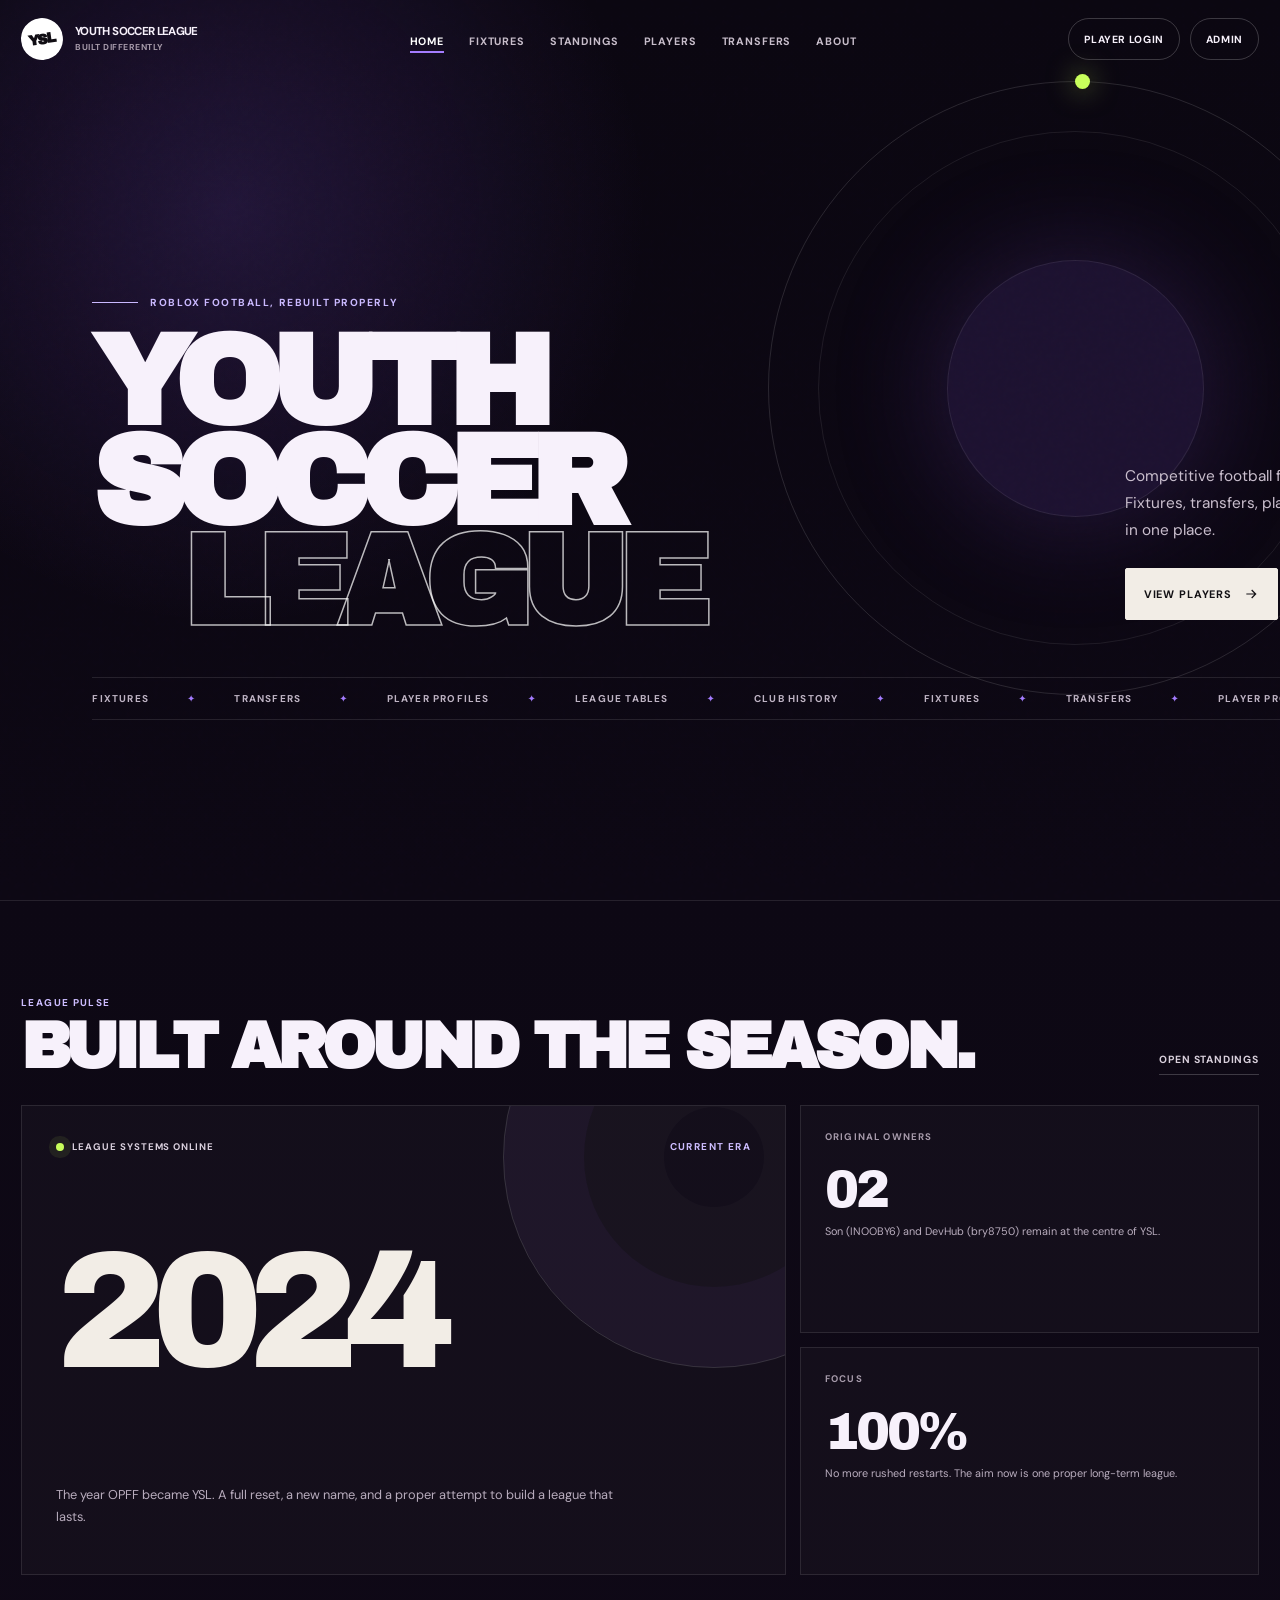
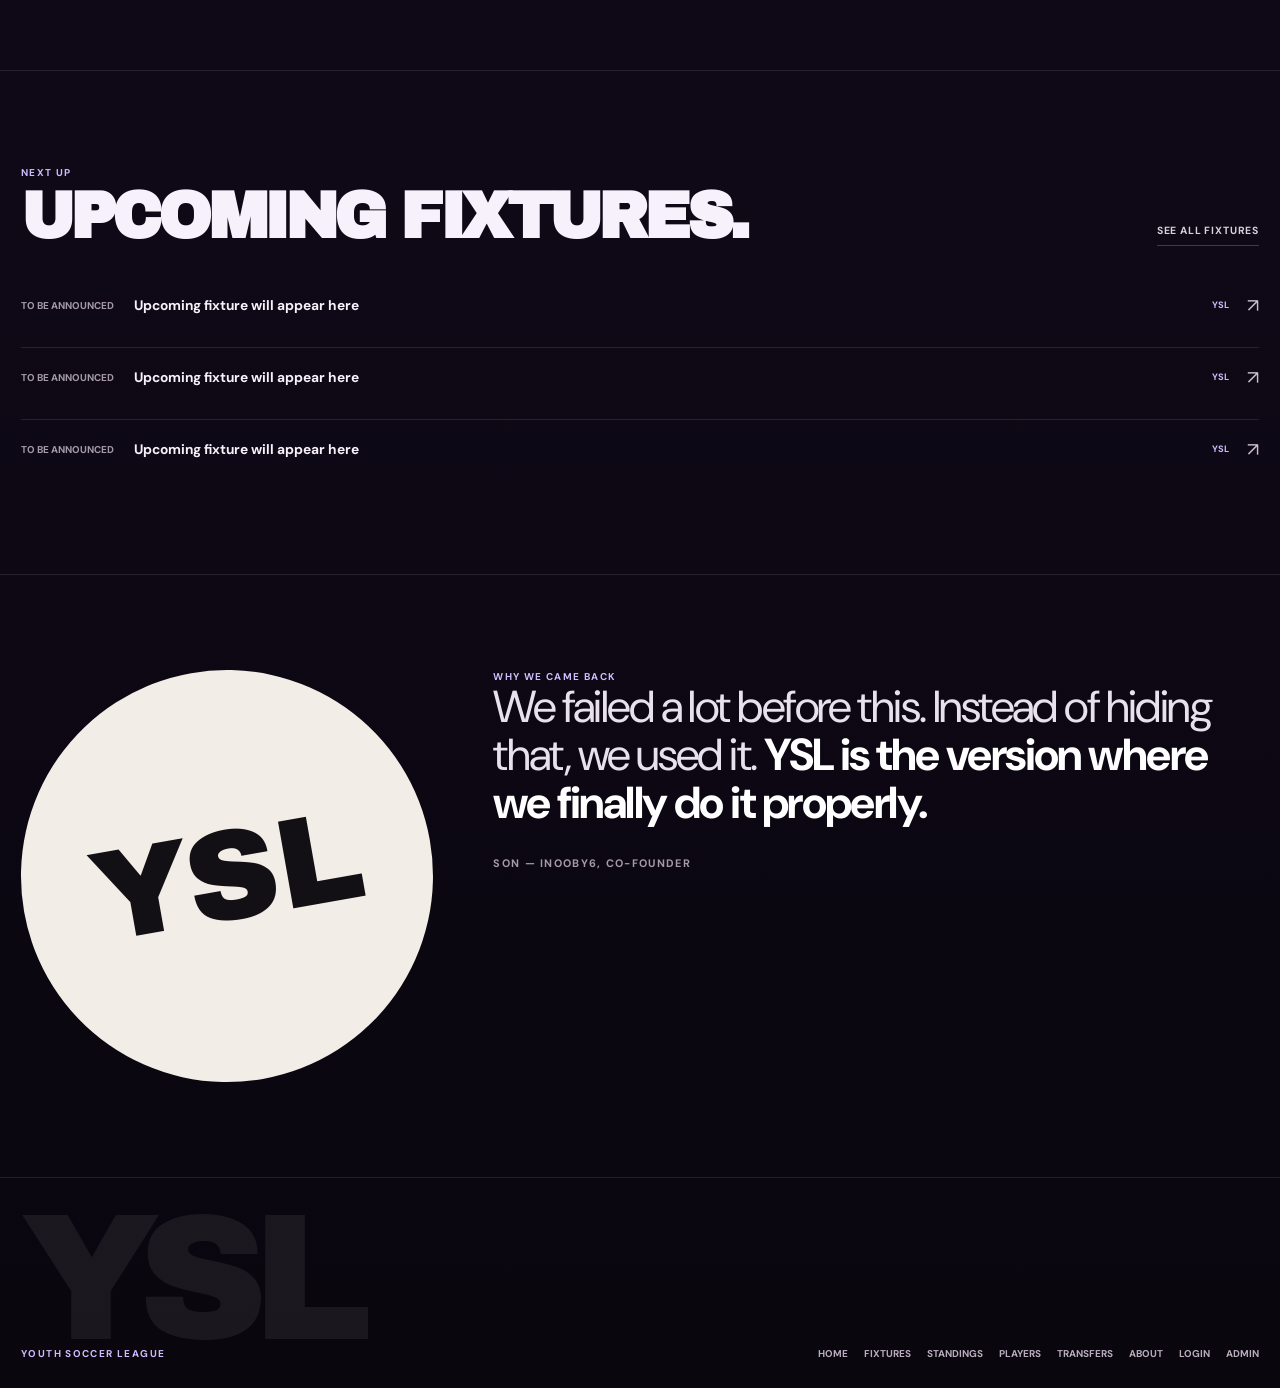
==== index.html @ 1660b355 "Revamp HTML structure and styles for YSL website Updated the HTML structure and styling for the Yout" ====
<!doctype html>
<html lang="en">
<head>
<meta charset="utf-8">
<meta name="viewport" content="width=device-width,initial-scale=1,viewport-fit=cover">
<meta name="theme-color" content="#0b0711">
<meta name="description" content="Youth Soccer League — competitive Roblox football, rebuilt properly.">
<title>YSL — Youth Soccer League</title>
<link rel="preconnect" href="https://fonts.googleapis.com">
<link rel="preconnect" href="https://fonts.gstatic.com" crossorigin>
<link href="https://fonts.googleapis.com/css2?family=Archivo+Black&family=DM+Sans:wght@400;500;600;700&display=swap" rel="stylesheet">
<style>
:root{--bg:#0b0711;--paper:#f2ede6;--ink:#121014;--text:#f7f1fb;--muted:#a69aaa;--purple:#8756e8;--purple-hot:#a47cff;--line:rgba(255,255,255,.10);--line-strong:rgba(255,255,255,.20);--lime:#c8ff5b;--max:1440px;--ease:cubic-bezier(.22,.84,.26,1)}
*{box-sizing:border-box}html{scroll-behavior:smooth;background:var(--bg);color-scheme:dark}body{margin:0;min-height:100vh;overflow-x:hidden;color:var(--text);background:radial-gradient(circle at 18% 7%,rgba(135,86,232,.18),transparent 26rem),linear-gradient(180deg,var(--bg),#0f0917 60%,#09060e);font-family:"DM Sans",system-ui,sans-serif}
body:before{content:"";position:fixed;inset:0;pointer-events:none;z-index:80;opacity:.11;mix-blend-mode:soft-light;background-image:url("data:image/svg+xml,%3Csvg viewBox='0 0 180 180' xmlns='http://www.w3.org/2000/svg'%3E%3Cfilter id='n'%3E%3CfeTurbulence type='fractalNoise' baseFrequency='.9' numOctaves='4' stitchTiles='stitch'/%3E%3C/filter%3E%3Crect width='100%25' height='100%25' filter='url(%23n)' opacity='.34'/%3E%3C/svg%3E")}
a{color:inherit;text-decoration:none}button{font:inherit}.shell{width:min(var(--max),calc(100% - 42px));margin:auto}.site-header{position:fixed;inset:0 0 auto;z-index:50;border-bottom:1px solid transparent;transition:.35s}.site-header.scrolled{background:rgba(11,7,17,.78);border-color:var(--line);backdrop-filter:blur(18px)}.nav{min-height:78px;display:grid;grid-template-columns:auto 1fr auto;align-items:center;gap:30px}.brand{display:flex;align-items:center;gap:12px;font-weight:700;letter-spacing:-.04em}.brand-mark{width:42px;aspect-ratio:1;display:grid;place-items:center;border:1px solid var(--line-strong);border-radius:50%;background:#fff;color:#100d13;font-family:"Archivo Black";font-size:.9rem;transform:rotate(-8deg)}.brand-copy{display:flex;flex-direction:column;line-height:.94;text-transform:uppercase;font-size:.72rem}.brand-copy span:last-child{color:var(--muted);font-size:.54rem;margin-top:5px;letter-spacing:.06em}.nav-links{justify-self:center;display:flex;gap:25px}.nav-links a{position:relative;padding:29px 0 26px;color:#c8becb;font-size:.67rem;font-weight:700;text-transform:uppercase;letter-spacing:.08em}.nav-links a:after{content:"";position:absolute;left:0;right:0;bottom:21px;height:2px;background:var(--purple-hot);transform:scaleX(0);transform-origin:right;transition:transform .28s var(--ease)}.nav-links a:hover,.nav-links a.active{color:#fff}.nav-links a:hover:after,.nav-links a.active:after{transform:scaleX(1);transform-origin:left}.nav-actions{display:flex;gap:10px}.nav-button{min-height:42px;display:inline-flex;align-items:center;padding:0 15px;border:1px solid var(--line-strong);border-radius:999px;font-size:.65rem;font-weight:700;text-transform:uppercase;letter-spacing:.06em;transition:.2s}.nav-button:hover{transform:translateY(-2px);background:rgba(255,255,255,.05)}.menu-button{display:none;width:42px;height:42px;border:1px solid var(--line-strong);border-radius:50%;background:transparent;color:#fff}
.hero{position:relative;min-height:100svh;display:grid;align-items:end;padding:160px 0 44px;isolation:isolate}.hero-orbit{position:absolute;width:min(48vw,680px);aspect-ratio:1;right:-8vw;top:9vh;border:1px solid rgba(255,255,255,.12);border-radius:50%;animation:orbit 18s linear infinite;z-index:-1}.hero-orbit:before,.hero-orbit:after{content:"";position:absolute;inset:8%;border:1px solid rgba(255,255,255,.08);border-radius:50%}.hero-orbit:after{inset:29%;background:rgba(135,86,232,.14);box-shadow:0 0 120px rgba(135,86,232,.22)}.orbit-dot{position:absolute;width:15px;height:15px;border-radius:50%;background:var(--lime);box-shadow:0 0 28px rgba(200,255,91,.6);left:50%;top:-8px}@keyframes orbit{to{transform:rotate(360deg)}}.hero-grid{display:grid;grid-template-columns:minmax(0,1.55fr) minmax(280px,.65fr);gap:60px;align-items:end}.kicker{display:flex;align-items:center;gap:12px;margin-bottom:24px;color:#cab9ff;font-size:.64rem;font-weight:700;letter-spacing:.15em;text-transform:uppercase}.kicker:before{content:"";width:46px;height:1px;background:currentColor}.hero h1{margin:0;max-width:980px;font-family:"Archivo Black";font-size:clamp(4.4rem,10vw,10.8rem);line-height:.78;letter-spacing:-.085em;text-transform:uppercase}.hero h1 span{display:block;color:transparent;-webkit-text-stroke:1.5px rgba(255,255,255,.72);transform:translateX(7vw)}.hero-copy{padding-bottom:13px}.hero-copy p{margin:0 0 24px;color:#c9becd;font-size:clamp(.9rem,1.2vw,1.08rem);line-height:1.75}.hero-cta{display:flex;flex-wrap:wrap;gap:10px}.cta{min-height:52px;display:inline-flex;align-items:center;gap:11px;padding:0 18px;border-radius:2px;border:1px solid var(--line-strong);font-size:.68rem;font-weight:700;text-transform:uppercase;letter-spacing:.08em;transition:.2s}.cta.primary{background:var(--paper);color:var(--ink);border-color:var(--paper)}.cta:hover{transform:translateY(-3px)}.cta svg{width:16px}.ticker{margin-top:44px;overflow:hidden;border-top:1px solid var(--line);border-bottom:1px solid var(--line)}.ticker-track{width:max-content;display:flex;gap:38px;padding:14px 0;animation:ticker 24s linear infinite;color:#bfb4c4;font-size:.62rem;font-weight:700;text-transform:uppercase;letter-spacing:.12em}.ticker-track span{display:flex;align-items:center;gap:38px}.ticker-track span:after{content:"✦";color:var(--purple-hot)}@keyframes ticker{to{transform:translateX(-50%)}}
.section{padding:95px 0;border-top:1px solid var(--line)}.section-head{display:grid;grid-template-columns:1fr auto;gap:24px;align-items:end;margin-bottom:30px}.section-label{color:#cdbdff;font-size:.62rem;font-weight:700;text-transform:uppercase;letter-spacing:.14em}.section h2{margin:10px 0 0;font-family:"Archivo Black";font-size:clamp(2.2rem,5vw,5.1rem);line-height:.88;letter-spacing:-.06em;text-transform:uppercase}.section-link{padding-bottom:8px;color:#d9d0dc;font-size:.65rem;font-weight:700;text-transform:uppercase;letter-spacing:.08em;border-bottom:1px solid var(--line-strong)}.dashboard-strip{display:grid;grid-template-columns:1.25fr .75fr;gap:14px}.feature-panel,.side-stack>article{position:relative;overflow:hidden;border:1px solid var(--line);background:rgba(255,255,255,.025)}.feature-panel{min-height:470px;padding:34px;display:flex;flex-direction:column;justify-content:space-between}.feature-panel:before{content:"";position:absolute;width:420px;height:420px;border-radius:50%;right:-140px;top:-160px;border:1px solid rgba(255,255,255,.15);box-shadow:inset 0 0 0 80px rgba(135,86,232,.05),inset 0 0 0 160px rgba(255,255,255,.02)}.panel-top{display:flex;justify-content:space-between;gap:15px}.status{display:inline-flex;align-items:center;gap:8px;color:#d8cedc;font-size:.6rem;font-weight:700;text-transform:uppercase;letter-spacing:.1em}.status:before{content:"";width:8px;height:8px;border-radius:50%;background:var(--lime);box-shadow:0 0 0 7px rgba(200,255,91,.08)}.feature-number{font-family:"Archivo Black";font-size:clamp(6rem,13vw,13rem);line-height:.7;letter-spacing:-.09em;color:var(--paper)}.feature-caption{max-width:560px;color:#b8acbd;line-height:1.7;font-size:.8rem}.side-stack{display:grid;gap:14px}.side-stack>article{padding:24px;min-height:228px}.mini-title{font-size:.6rem;font-weight:700;text-transform:uppercase;letter-spacing:.12em;color:var(--muted)}.mini-value{margin-top:24px;font-family:"Archivo Black";font-size:3.2rem;line-height:.9;letter-spacing:-.06em}.mini-note{margin-top:10px;color:#b9adbe;font-size:.68rem;line-height:1.6}
.fixture-list{display:grid;gap:12px}.fixture{display:grid;grid-template-columns:95px 1fr auto auto;align-items:center;gap:18px;padding:17px 0;border-top:1px solid var(--line);transition:.25s}.fixture:hover{padding-left:14px;padding-right:14px;background:rgba(255,255,255,.025)}.fixture:first-child{border-top:0}.fixture-time{color:var(--muted);font-size:.62rem;font-weight:700;text-transform:uppercase}.fixture-match{font-size:.86rem;font-weight:700}.fixture-comp{color:#cdbdff;font-size:.58rem;font-weight:700;text-transform:uppercase}.fixture-arrow{font-size:1.2rem;color:#c9bdd0}
.manifesto{display:grid;grid-template-columns:.7fr 1.3fr;gap:60px;align-items:start}.manifesto-mark{aspect-ratio:1;display:grid;place-items:center;border-radius:50%;background:var(--paper);color:var(--ink);font-family:"Archivo Black";font-size:clamp(4rem,10vw,9rem);transform:rotate(-10deg)}.manifesto-copy p{margin:0;max-width:850px;font-size:clamp(1.6rem,3.5vw,3.8rem);line-height:1.08;letter-spacing:-.035em;color:#e8e0eb}.manifesto-copy p strong{color:#fff}.manifesto-sign{margin-top:28px;color:var(--muted);font-size:.68rem;font-weight:700;text-transform:uppercase;letter-spacing:.12em}.footer{padding:35px 0 28px;border-top:1px solid var(--line)}.footer-grid{display:grid;grid-template-columns:1fr auto;gap:30px;align-items:end}.footer-word{font-family:"Archivo Black";font-size:clamp(4rem,14vw,12rem);line-height:.75;letter-spacing:-.08em;color:rgba(255,255,255,.07);text-transform:uppercase}.footer-links{display:flex;flex-wrap:wrap;justify-content:flex-end;gap:16px;color:#b9adbe;font-size:.62rem;font-weight:700;text-transform:uppercase}.reveal{opacity:0;transform:translateY(28px);transition:opacity .75s var(--ease),transform .75s var(--ease)}.reveal.in{opacity:1;transform:none}.cursor-glow{position:fixed;width:340px;height:340px;margin:-170px 0 0 -170px;pointer-events:none;z-index:-1;border-radius:50%;background:radial-gradient(circle,rgba(135,86,232,.10),transparent 66%);opacity:0;transition:opacity .25s}
@media(max-width:1050px){.nav-links{display:none}.menu-button{display:grid;place-items:center}.hero-grid,.dashboard-strip,.manifesto{grid-template-columns:1fr}.hero-copy{max-width:560px}.hero h1 span{transform:none}.hero-orbit{right:-28vw;top:13vh}.manifesto-mark{width:220px}}@media(max-width:700px){.shell{width:min(100% - 24px,var(--max))}.nav-actions .nav-button{display:none}.hero{padding-top:130px}.hero h1{font-size:clamp(3.7rem,19vw,6.5rem)}.section{padding:70px 0}.section-head{grid-template-columns:1fr}.feature-panel{min-height:390px;padding:24px}.fixture{grid-template-columns:76px 1fr auto}.fixture-comp{display:none}.footer-grid{grid-template-columns:1fr}.footer-links{justify-content:flex-start}}@media(prefers-reduced-motion:reduce){*{animation-duration:.001ms!important;animation-iteration-count:1!important;scroll-behavior:auto!important;transition-duration:.001ms!important}.reveal{opacity:1;transform:none}}
</style>
</head>
<body>
<div class="cursor-glow" id="cursorGlow"></div>
<header class="site-header" id="header"><div class="shell nav">
<a class="brand" href="index.html"><span class="brand-mark">YSL</span><span class="brand-copy">Youth Soccer League<span>Built differently</span></span></a>
<nav class="nav-links"><a class="active" href="index.html">Home</a><a href="fixtures.html">Fixtures</a><a href="standings.html">Standings</a><a href="playersheet.html">Players</a><a href="transfers.html">Transfers</a><a href="about.html">About</a></nav>
<div class="nav-actions"><a class="nav-button" href="login.html">Player login</a><a class="nav-button" href="admin.html">Admin</a><button class="menu-button" id="menuButton">☰</button></div>
</div></header>
<main>
<section class="hero"><div class="hero-orbit"><span class="orbit-dot"></span></div><div class="shell">
<div class="hero-grid"><div><div class="kicker reveal">Roblox football, rebuilt properly</div><h1 class="reveal">Youth Soccer<span>League</span></h1></div>
<div class="hero-copy reveal"><p>Competitive football for new and upcoming players. Fixtures, transfers, player profiles and club history — all in one place.</p><div class="hero-cta"><a class="cta primary" href="playersheet.html">View players <svg viewBox="0 0 24 24" fill="none" stroke="currentColor" stroke-width="1.8"><path d="M5 12h14M13 6l6 6-6 6"/></svg></a><a class="cta" href="about.html">Read our story</a></div></div></div>
<div class="ticker"><div class="ticker-track"><span>Fixtures</span><span>Transfers</span><span>Player Profiles</span><span>League Tables</span><span>Club History</span><span>Fixtures</span><span>Transfers</span><span>Player Profiles</span><span>League Tables</span><span>Club History</span></div></div>
</div></section>
<section class="section reveal"><div class="shell"><div class="section-head"><div><div class="section-label">League pulse</div><h2>Built around the season.</h2></div><a class="section-link" href="standings.html">Open standings</a></div>
<div class="dashboard-strip"><article class="feature-panel"><div class="panel-top"><span class="status">League systems online</span><span class="section-label">Current era</span></div><div class="feature-number">2024</div><p class="feature-caption">The year OPFF became YSL. A full reset, a new name, and a proper attempt to build a league that lasts.</p></article>
<div class="side-stack"><article><div class="mini-title">Original owners</div><div class="mini-value">02</div><div class="mini-note">Son (INOOBY6) and DevHub (bry8750) remain at the centre of YSL.</div></article><article><div class="mini-title">Focus</div><div class="mini-value">100%</div><div class="mini-note">No more rushed restarts. The aim now is one proper long-term league.</div></article></div></div></div></section>
<section class="section reveal"><div class="shell"><div class="section-head"><div><div class="section-label">Next up</div><h2>Upcoming fixtures.</h2></div><a class="section-link" href="fixtures.html">See all fixtures</a></div><div class="fixture-list" id="fixtureList">
<a class="fixture" href="fixtures.html"><span class="fixture-time">To be announced</span><span class="fixture-match">Upcoming fixture will appear here</span><span class="fixture-comp">YSL</span><span class="fixture-arrow">↗</span></a>
<a class="fixture" href="fixtures.html"><span class="fixture-time">To be announced</span><span class="fixture-match">Upcoming fixture will appear here</span><span class="fixture-comp">YSL</span><span class="fixture-arrow">↗</span></a>
<a class="fixture" href="fixtures.html"><span class="fixture-time">To be announced</span><span class="fixture-match">Upcoming fixture will appear here</span><span class="fixture-comp">YSL</span><span class="fixture-arrow">↗</span></a>
</div></div></section>
<section class="section reveal"><div class="shell manifesto"><div class="manifesto-mark">YSL</div><div class="manifesto-copy"><div class="section-label">Why we came back</div><p>We failed a lot before this. Instead of hiding that, we used it. <strong>YSL is the version where we finally do it properly.</strong></p><div class="manifesto-sign">Son — INOOBY6, Co-Founder</div></div></div></section>
</main>
<footer class="footer"><div class="shell"><div class="footer-word">YSL</div><div class="footer-grid"><span class="section-label">Youth Soccer League</span><nav class="footer-links"><a href="index.html">Home</a><a href="fixtures.html">Fixtures</a><a href="standings.html">Standings</a><a href="playersheet.html">Players</a><a href="transfers.html">Transfers</a><a href="about.html">About</a><a href="login.html">Login</a><a href="admin.html">Admin</a></nav></div></div></footer>
<script>
const header=document.getElementById("header"),glow=document.getElementById("cursorGlow");function updateHeader(){header.classList.toggle("scrolled",scrollY>20)}updateHeader();addEventListener("scroll",updateHeader,{passive:true});
if(matchMedia("(pointer:fine)").matches){glow.style.opacity="1";addEventListener("pointermove",e=>{glow.style.transform=`translate(${e.clientX}px,${e.clientY}px)`},{passive:true})}
const observer=new IntersectionObserver(entries=>entries.forEach(entry=>{if(entry.isIntersecting)entry.target.classList.add("in")}),{threshold:.15});document.querySelectorAll(".reveal").forEach(el=>observer.observe(el));
document.getElementById("menuButton").onclick=()=>{const links=[["Home","index.html"],["Fixtures","fixtures.html"],["Standings","standings.html"],["Players","playersheet.html"],["Transfers","transfers.html"],["About","about.html"],["Player login","login.html"],["Admin","admin.html"]],menu=document.createElement("div");menu.style.cssText="position:fixed;inset:0;z-index:100;background:#0b0711;padding:24px;display:flex;flex-direction:column";menu.innerHTML=`<button style="margin-left:auto;width:44px;height:44px;border:1px solid rgba(255,255,255,.2);border-radius:50%;background:transparent;color:white;font-size:1.2rem">×</button><nav style="display:grid;gap:8px;margin:auto 0">${links.map(([l,u],i)=>`<a href="${u}" style="font-family:'Archivo Black';font-size:clamp(2.4rem,12vw,5rem);line-height:.95;letter-spacing:-.06em;text-transform:uppercase;color:${i===0?'#fff':'#6d6370'}">${l}</a>`).join("")}</nav>`;menu.querySelector("button").onclick=()=>menu.remove();document.body.appendChild(menu)};
async function loadFixtures(){const list=document.getElementById("fixtureList"),endpoints=["/api/fixtures?status=upcoming&limit=3","/api/fixtures"];for(const endpoint of endpoints){try{const response=await fetch(endpoint,{cache:"no-store"});if(!response.ok)continue;const data=await response.json(),fixtures=Array.isArray(data)?data:(data.fixtures||[]);if(!fixtures.length)continue;list.innerHTML=fixtures.slice(0,3).map(f=>{const home=f.home_team||f.homeTeam||f.team1||"Home",away=f.away_team||f.awayTeam||f.team2||"Away",comp=f.competition||"YSL",raw=f.date||f.kickoff||f.start_time;let time="To be announced";if(raw){const d=new Date(raw);if(!Number.isNaN(d.getTime()))time=new Intl.DateTimeFormat("en-GB",{day:"numeric",month:"short",hour:"2-digit",minute:"2-digit"}).format(d)}return `<a class="fixture" href="fixtures.html"><span class="fixture-time">${time}</span><span class="fixture-match">${home}<span style="color:#7c7180;margin:0 8px">vs</span>${away}</span><span class="fixture-comp">${comp}</span><span class="fixture-arrow">↗</span></a>`}).join("");break}catch{}}}loadFixtures();
</script>
</body>
</html>
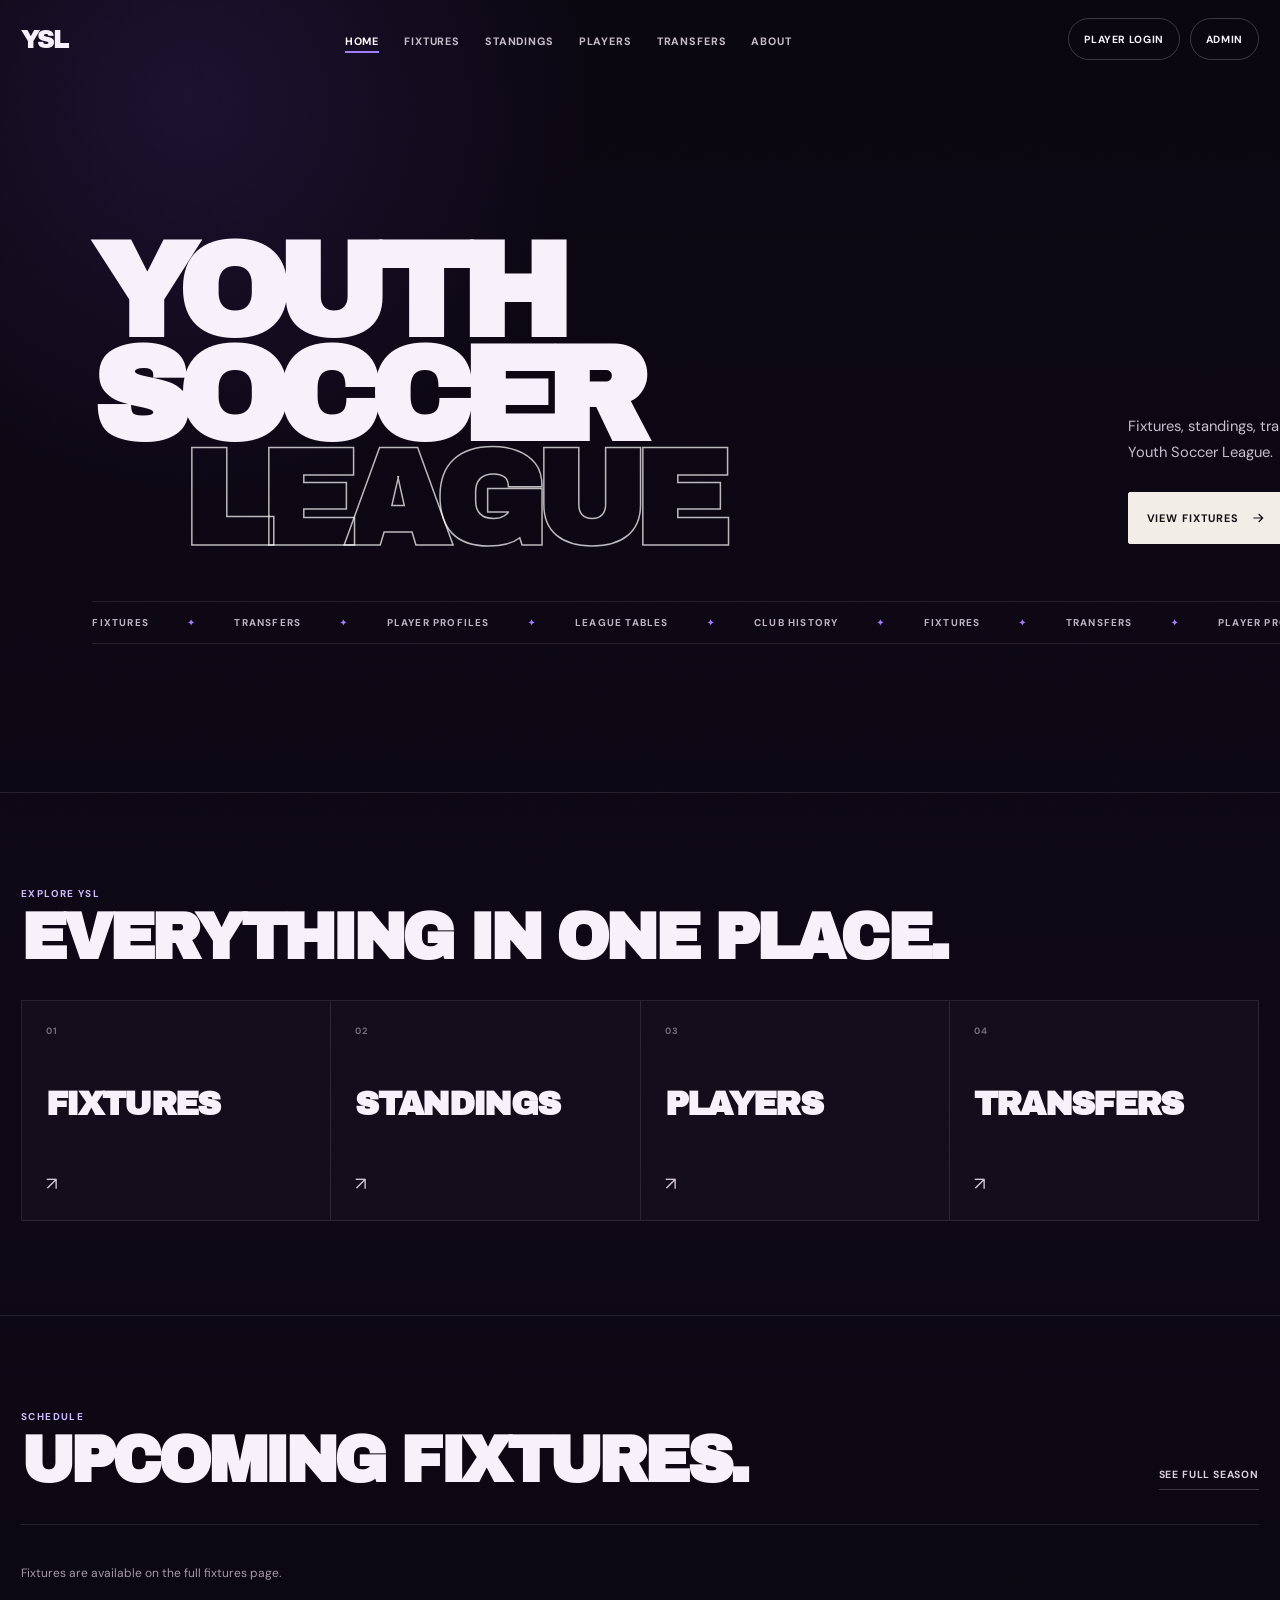
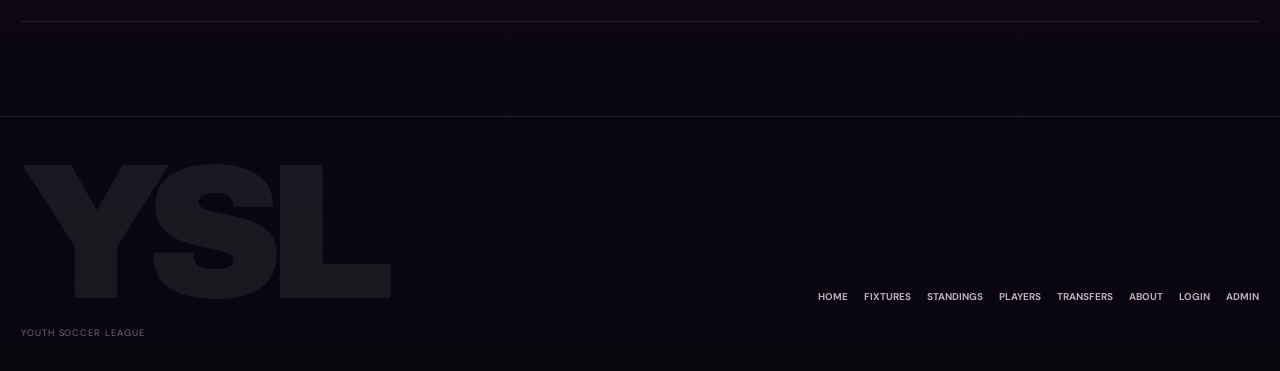
==== commit 6936c8cc: "Update index.html" ====
--- a/index.html
+++ b/index.html
@@ -4,53 +4,270 @@
 <meta charset="utf-8">
 <meta name="viewport" content="width=device-width,initial-scale=1,viewport-fit=cover">
 <meta name="theme-color" content="#0b0711">
-<meta name="description" content="Youth Soccer League — competitive Roblox football, rebuilt properly.">
+<meta name="description" content="Youth Soccer League">
 <title>YSL — Youth Soccer League</title>
 <link rel="preconnect" href="https://fonts.googleapis.com">
 <link rel="preconnect" href="https://fonts.gstatic.com" crossorigin>
 <link href="https://fonts.googleapis.com/css2?family=Archivo+Black&family=DM+Sans:wght@400;500;600;700&display=swap" rel="stylesheet">
 <style>
-:root{--bg:#0b0711;--paper:#f2ede6;--ink:#121014;--text:#f7f1fb;--muted:#a69aaa;--purple:#8756e8;--purple-hot:#a47cff;--line:rgba(255,255,255,.10);--line-strong:rgba(255,255,255,.20);--lime:#c8ff5b;--max:1440px;--ease:cubic-bezier(.22,.84,.26,1)}
-*{box-sizing:border-box}html{scroll-behavior:smooth;background:var(--bg);color-scheme:dark}body{margin:0;min-height:100vh;overflow-x:hidden;color:var(--text);background:radial-gradient(circle at 18% 7%,rgba(135,86,232,.18),transparent 26rem),linear-gradient(180deg,var(--bg),#0f0917 60%,#09060e);font-family:"DM Sans",system-ui,sans-serif}
-body:before{content:"";position:fixed;inset:0;pointer-events:none;z-index:80;opacity:.11;mix-blend-mode:soft-light;background-image:url("data:image/svg+xml,%3Csvg viewBox='0 0 180 180' xmlns='http://www.w3.org/2000/svg'%3E%3Cfilter id='n'%3E%3CfeTurbulence type='fractalNoise' baseFrequency='.9' numOctaves='4' stitchTiles='stitch'/%3E%3C/filter%3E%3Crect width='100%25' height='100%25' filter='url(%23n)' opacity='.34'/%3E%3C/svg%3E")}
-a{color:inherit;text-decoration:none}button{font:inherit}.shell{width:min(var(--max),calc(100% - 42px));margin:auto}.site-header{position:fixed;inset:0 0 auto;z-index:50;border-bottom:1px solid transparent;transition:.35s}.site-header.scrolled{background:rgba(11,7,17,.78);border-color:var(--line);backdrop-filter:blur(18px)}.nav{min-height:78px;display:grid;grid-template-columns:auto 1fr auto;align-items:center;gap:30px}.brand{display:flex;align-items:center;gap:12px;font-weight:700;letter-spacing:-.04em}.brand-mark{width:42px;aspect-ratio:1;display:grid;place-items:center;border:1px solid var(--line-strong);border-radius:50%;background:#fff;color:#100d13;font-family:"Archivo Black";font-size:.9rem;transform:rotate(-8deg)}.brand-copy{display:flex;flex-direction:column;line-height:.94;text-transform:uppercase;font-size:.72rem}.brand-copy span:last-child{color:var(--muted);font-size:.54rem;margin-top:5px;letter-spacing:.06em}.nav-links{justify-self:center;display:flex;gap:25px}.nav-links a{position:relative;padding:29px 0 26px;color:#c8becb;font-size:.67rem;font-weight:700;text-transform:uppercase;letter-spacing:.08em}.nav-links a:after{content:"";position:absolute;left:0;right:0;bottom:21px;height:2px;background:var(--purple-hot);transform:scaleX(0);transform-origin:right;transition:transform .28s var(--ease)}.nav-links a:hover,.nav-links a.active{color:#fff}.nav-links a:hover:after,.nav-links a.active:after{transform:scaleX(1);transform-origin:left}.nav-actions{display:flex;gap:10px}.nav-button{min-height:42px;display:inline-flex;align-items:center;padding:0 15px;border:1px solid var(--line-strong);border-radius:999px;font-size:.65rem;font-weight:700;text-transform:uppercase;letter-spacing:.06em;transition:.2s}.nav-button:hover{transform:translateY(-2px);background:rgba(255,255,255,.05)}.menu-button{display:none;width:42px;height:42px;border:1px solid var(--line-strong);border-radius:50%;background:transparent;color:#fff}
-.hero{position:relative;min-height:100svh;display:grid;align-items:end;padding:160px 0 44px;isolation:isolate}.hero-orbit{position:absolute;width:min(48vw,680px);aspect-ratio:1;right:-8vw;top:9vh;border:1px solid rgba(255,255,255,.12);border-radius:50%;animation:orbit 18s linear infinite;z-index:-1}.hero-orbit:before,.hero-orbit:after{content:"";position:absolute;inset:8%;border:1px solid rgba(255,255,255,.08);border-radius:50%}.hero-orbit:after{inset:29%;background:rgba(135,86,232,.14);box-shadow:0 0 120px rgba(135,86,232,.22)}.orbit-dot{position:absolute;width:15px;height:15px;border-radius:50%;background:var(--lime);box-shadow:0 0 28px rgba(200,255,91,.6);left:50%;top:-8px}@keyframes orbit{to{transform:rotate(360deg)}}.hero-grid{display:grid;grid-template-columns:minmax(0,1.55fr) minmax(280px,.65fr);gap:60px;align-items:end}.kicker{display:flex;align-items:center;gap:12px;margin-bottom:24px;color:#cab9ff;font-size:.64rem;font-weight:700;letter-spacing:.15em;text-transform:uppercase}.kicker:before{content:"";width:46px;height:1px;background:currentColor}.hero h1{margin:0;max-width:980px;font-family:"Archivo Black";font-size:clamp(4.4rem,10vw,10.8rem);line-height:.78;letter-spacing:-.085em;text-transform:uppercase}.hero h1 span{display:block;color:transparent;-webkit-text-stroke:1.5px rgba(255,255,255,.72);transform:translateX(7vw)}.hero-copy{padding-bottom:13px}.hero-copy p{margin:0 0 24px;color:#c9becd;font-size:clamp(.9rem,1.2vw,1.08rem);line-height:1.75}.hero-cta{display:flex;flex-wrap:wrap;gap:10px}.cta{min-height:52px;display:inline-flex;align-items:center;gap:11px;padding:0 18px;border-radius:2px;border:1px solid var(--line-strong);font-size:.68rem;font-weight:700;text-transform:uppercase;letter-spacing:.08em;transition:.2s}.cta.primary{background:var(--paper);color:var(--ink);border-color:var(--paper)}.cta:hover{transform:translateY(-3px)}.cta svg{width:16px}.ticker{margin-top:44px;overflow:hidden;border-top:1px solid var(--line);border-bottom:1px solid var(--line)}.ticker-track{width:max-content;display:flex;gap:38px;padding:14px 0;animation:ticker 24s linear infinite;color:#bfb4c4;font-size:.62rem;font-weight:700;text-transform:uppercase;letter-spacing:.12em}.ticker-track span{display:flex;align-items:center;gap:38px}.ticker-track span:after{content:"✦";color:var(--purple-hot)}@keyframes ticker{to{transform:translateX(-50%)}}
-.section{padding:95px 0;border-top:1px solid var(--line)}.section-head{display:grid;grid-template-columns:1fr auto;gap:24px;align-items:end;margin-bottom:30px}.section-label{color:#cdbdff;font-size:.62rem;font-weight:700;text-transform:uppercase;letter-spacing:.14em}.section h2{margin:10px 0 0;font-family:"Archivo Black";font-size:clamp(2.2rem,5vw,5.1rem);line-height:.88;letter-spacing:-.06em;text-transform:uppercase}.section-link{padding-bottom:8px;color:#d9d0dc;font-size:.65rem;font-weight:700;text-transform:uppercase;letter-spacing:.08em;border-bottom:1px solid var(--line-strong)}.dashboard-strip{display:grid;grid-template-columns:1.25fr .75fr;gap:14px}.feature-panel,.side-stack>article{position:relative;overflow:hidden;border:1px solid var(--line);background:rgba(255,255,255,.025)}.feature-panel{min-height:470px;padding:34px;display:flex;flex-direction:column;justify-content:space-between}.feature-panel:before{content:"";position:absolute;width:420px;height:420px;border-radius:50%;right:-140px;top:-160px;border:1px solid rgba(255,255,255,.15);box-shadow:inset 0 0 0 80px rgba(135,86,232,.05),inset 0 0 0 160px rgba(255,255,255,.02)}.panel-top{display:flex;justify-content:space-between;gap:15px}.status{display:inline-flex;align-items:center;gap:8px;color:#d8cedc;font-size:.6rem;font-weight:700;text-transform:uppercase;letter-spacing:.1em}.status:before{content:"";width:8px;height:8px;border-radius:50%;background:var(--lime);box-shadow:0 0 0 7px rgba(200,255,91,.08)}.feature-number{font-family:"Archivo Black";font-size:clamp(6rem,13vw,13rem);line-height:.7;letter-spacing:-.09em;color:var(--paper)}.feature-caption{max-width:560px;color:#b8acbd;line-height:1.7;font-size:.8rem}.side-stack{display:grid;gap:14px}.side-stack>article{padding:24px;min-height:228px}.mini-title{font-size:.6rem;font-weight:700;text-transform:uppercase;letter-spacing:.12em;color:var(--muted)}.mini-value{margin-top:24px;font-family:"Archivo Black";font-size:3.2rem;line-height:.9;letter-spacing:-.06em}.mini-note{margin-top:10px;color:#b9adbe;font-size:.68rem;line-height:1.6}
-.fixture-list{display:grid;gap:12px}.fixture{display:grid;grid-template-columns:95px 1fr auto auto;align-items:center;gap:18px;padding:17px 0;border-top:1px solid var(--line);transition:.25s}.fixture:hover{padding-left:14px;padding-right:14px;background:rgba(255,255,255,.025)}.fixture:first-child{border-top:0}.fixture-time{color:var(--muted);font-size:.62rem;font-weight:700;text-transform:uppercase}.fixture-match{font-size:.86rem;font-weight:700}.fixture-comp{color:#cdbdff;font-size:.58rem;font-weight:700;text-transform:uppercase}.fixture-arrow{font-size:1.2rem;color:#c9bdd0}
-.manifesto{display:grid;grid-template-columns:.7fr 1.3fr;gap:60px;align-items:start}.manifesto-mark{aspect-ratio:1;display:grid;place-items:center;border-radius:50%;background:var(--paper);color:var(--ink);font-family:"Archivo Black";font-size:clamp(4rem,10vw,9rem);transform:rotate(-10deg)}.manifesto-copy p{margin:0;max-width:850px;font-size:clamp(1.6rem,3.5vw,3.8rem);line-height:1.08;letter-spacing:-.035em;color:#e8e0eb}.manifesto-copy p strong{color:#fff}.manifesto-sign{margin-top:28px;color:var(--muted);font-size:.68rem;font-weight:700;text-transform:uppercase;letter-spacing:.12em}.footer{padding:35px 0 28px;border-top:1px solid var(--line)}.footer-grid{display:grid;grid-template-columns:1fr auto;gap:30px;align-items:end}.footer-word{font-family:"Archivo Black";font-size:clamp(4rem,14vw,12rem);line-height:.75;letter-spacing:-.08em;color:rgba(255,255,255,.07);text-transform:uppercase}.footer-links{display:flex;flex-wrap:wrap;justify-content:flex-end;gap:16px;color:#b9adbe;font-size:.62rem;font-weight:700;text-transform:uppercase}.reveal{opacity:0;transform:translateY(28px);transition:opacity .75s var(--ease),transform .75s var(--ease)}.reveal.in{opacity:1;transform:none}.cursor-glow{position:fixed;width:340px;height:340px;margin:-170px 0 0 -170px;pointer-events:none;z-index:-1;border-radius:50%;background:radial-gradient(circle,rgba(135,86,232,.10),transparent 66%);opacity:0;transition:opacity .25s}
-@media(max-width:1050px){.nav-links{display:none}.menu-button{display:grid;place-items:center}.hero-grid,.dashboard-strip,.manifesto{grid-template-columns:1fr}.hero-copy{max-width:560px}.hero h1 span{transform:none}.hero-orbit{right:-28vw;top:13vh}.manifesto-mark{width:220px}}@media(max-width:700px){.shell{width:min(100% - 24px,var(--max))}.nav-actions .nav-button{display:none}.hero{padding-top:130px}.hero h1{font-size:clamp(3.7rem,19vw,6.5rem)}.section{padding:70px 0}.section-head{grid-template-columns:1fr}.feature-panel{min-height:390px;padding:24px}.fixture{grid-template-columns:76px 1fr auto}.fixture-comp{display:none}.footer-grid{grid-template-columns:1fr}.footer-links{justify-content:flex-start}}@media(prefers-reduced-motion:reduce){*{animation-duration:.001ms!important;animation-iteration-count:1!important;scroll-behavior:auto!important;transition-duration:.001ms!important}.reveal{opacity:1;transform:none}}
+:root{--bg:#0b0711;--paper:#f2ede6;--ink:#121014;--text:#f7f1fb;--muted:#a69aaa;--purple:#8756e8;--purple-hot:#a47cff;--line:rgba(255,255,255,.10);--line-strong:rgba(255,255,255,.20);--max:1440px;--ease:cubic-bezier(.22,.84,.26,1)}
+*{box-sizing:border-box}
+html{scroll-behavior:smooth;background:var(--bg);color-scheme:dark}
+body{margin:0;min-height:100vh;overflow-x:hidden;color:var(--text);background:radial-gradient(circle at 15% 5%,rgba(135,86,232,.14),transparent 25rem),linear-gradient(180deg,var(--bg),#0f0917 58%,#09060e);font-family:"DM Sans",system-ui,sans-serif}
+body:before{content:"";position:fixed;inset:0;pointer-events:none;z-index:80;opacity:.09;mix-blend-mode:soft-light;background-image:url("data:image/svg+xml,%3Csvg viewBox='0 0 180 180' xmlns='http://www.w3.org/2000/svg'%3E%3Cfilter id='n'%3E%3CfeTurbulence type='fractalNoise' baseFrequency='.9' numOctaves='4' stitchTiles='stitch'/%3E%3C/filter%3E%3Crect width='100%25' height='100%25' filter='url(%23n)' opacity='.34'/%3E%3C/svg%3E")}
+a{color:inherit;text-decoration:none}button{font:inherit}.shell{width:min(var(--max),calc(100% - 42px));margin:auto}
+
+.site-header{position:fixed;inset:0 0 auto;z-index:50;border-bottom:1px solid transparent;transition:.35s}
+.site-header.scrolled{background:rgba(11,7,17,.82);border-color:var(--line);backdrop-filter:blur(18px)}
+.nav{min-height:78px;display:grid;grid-template-columns:auto 1fr auto;align-items:center;gap:30px}
+.brand{font-family:"Archivo Black";font-size:1.55rem;letter-spacing:-.08em;text-transform:uppercase}
+.nav-links{justify-self:center;display:flex;gap:25px}
+.nav-links a{position:relative;padding:29px 0 26px;color:#c8becb;font-size:.67rem;font-weight:700;text-transform:uppercase;letter-spacing:.08em}
+.nav-links a:after{content:"";position:absolute;left:0;right:0;bottom:21px;height:2px;background:var(--purple-hot);transform:scaleX(0);transform-origin:right;transition:transform .28s var(--ease)}
+.nav-links a:hover,.nav-links a.active{color:#fff}
+.nav-links a:hover:after,.nav-links a.active:after{transform:scaleX(1);transform-origin:left}
+.nav-actions{display:flex;gap:10px}
+.nav-button{min-height:42px;display:inline-flex;align-items:center;padding:0 15px;border:1px solid var(--line-strong);border-radius:999px;font-size:.65rem;font-weight:700;text-transform:uppercase;letter-spacing:.06em;transition:.2s}
+.nav-button:hover{transform:translateY(-2px);background:rgba(255,255,255,.05)}
+.menu-button{display:none;width:42px;height:42px;border:1px solid var(--line-strong);border-radius:50%;background:transparent;color:#fff}
+
+.hero{min-height:88svh;display:grid;align-items:end;padding:155px 0 62px}
+.hero-grid{display:grid;grid-template-columns:minmax(0,1.55fr) minmax(280px,.65fr);gap:70px;align-items:end}
+.hero h1{margin:0;max-width:990px;font-family:"Archivo Black";font-size:clamp(4.5rem,10.4vw,11rem);line-height:.78;letter-spacing:-.087em;text-transform:uppercase}
+.hero h1 span{display:block;color:transparent;-webkit-text-stroke:1.5px rgba(255,255,255,.72);transform:translateX(7vw)}
+.hero-copy{padding-bottom:9px}
+.hero-copy p{margin:0 0 26px;color:#c9becd;font-size:clamp(.9rem,1.15vw,1.04rem);line-height:1.75;max-width:410px}
+.hero-cta{display:flex;flex-wrap:wrap;gap:10px}
+.cta{min-height:52px;display:inline-flex;align-items:center;gap:11px;padding:0 18px;border-radius:2px;border:1px solid var(--line-strong);font-size:.68rem;font-weight:700;text-transform:uppercase;letter-spacing:.08em;transition:.2s}
+.cta.primary{background:var(--paper);color:var(--ink);border-color:var(--paper)}
+.cta:hover{transform:translateY(-3px)}
+.cta svg{width:16px}
+.ticker{margin-top:48px;overflow:hidden;border-top:1px solid var(--line);border-bottom:1px solid var(--line)}
+.ticker-track{width:max-content;display:flex;gap:38px;padding:14px 0;animation:ticker 25s linear infinite;color:#bfb4c4;font-size:.62rem;font-weight:700;text-transform:uppercase;letter-spacing:.12em}
+.ticker-track span{display:flex;align-items:center;gap:38px}
+.ticker-track span:after{content:"✦";color:var(--purple-hot)}
+@keyframes ticker{to{transform:translateX(-50%)}}
+
+.section{padding:94px 0;border-top:1px solid var(--line)}
+.section-head{display:grid;grid-template-columns:1fr auto;gap:24px;align-items:end;margin-bottom:34px}
+.section-label{color:#cdbdff;font-size:.62rem;font-weight:700;text-transform:uppercase;letter-spacing:.14em}
+.section h2{margin:10px 0 0;font-family:"Archivo Black";font-size:clamp(2.3rem,5vw,5.2rem);line-height:.88;letter-spacing:-.06em;text-transform:uppercase}
+.section-link{padding-bottom:8px;color:#d9d0dc;font-size:.65rem;font-weight:700;text-transform:uppercase;letter-spacing:.08em;border-bottom:1px solid var(--line-strong)}
+
+.quick-grid{display:grid;grid-template-columns:repeat(4,1fr);border-top:1px solid var(--line);border-left:1px solid var(--line)}
+.quick-card{min-height:220px;padding:24px;display:flex;flex-direction:column;justify-content:space-between;border-right:1px solid var(--line);border-bottom:1px solid var(--line);background:rgba(255,255,255,.018);transition:background .25s ease,transform .25s var(--ease)}
+.quick-card:hover{background:rgba(255,255,255,.045);transform:translateY(-4px)}
+.quick-index{color:#756a79;font-size:.58rem;font-weight:700;letter-spacing:.12em}
+.quick-card strong{font-family:"Archivo Black";font-size:clamp(1.5rem,2.6vw,2.6rem);line-height:.95;letter-spacing:-.05em;text-transform:uppercase}
+.quick-card span:last-child{color:#cfc5d2;font-size:1.15rem}
+
+.fixture-list{display:grid}
+.fixture{display:grid;grid-template-columns:150px minmax(280px,1fr) 180px 35px;align-items:center;gap:18px;min-height:86px;padding:15px 0;border-top:1px solid var(--line);transition:padding .25s var(--ease),background .25s ease}
+.fixture:last-child{border-bottom:1px solid var(--line)}
+.fixture:hover{padding-left:15px;padding-right:15px;background:rgba(255,255,255,.025)}
+.fixture-time{color:var(--muted);font-size:.63rem;font-weight:700;text-transform:uppercase;letter-spacing:.04em}
+.fixture-match{font-size:.9rem;font-weight:700}
+.fixture-match .vs{color:#736978;margin:0 10px;font-weight:500}
+.fixture-comp{color:#cdbdff;font-size:.59rem;font-weight:700;text-transform:uppercase;text-align:right}
+.fixture-arrow{font-size:1.2rem;color:#c9bdd0;text-align:right}
+.fixture-state{padding:40px 0;border-top:1px solid var(--line);border-bottom:1px solid var(--line);color:var(--muted);font-size:.75rem}
+.skeleton{height:86px;border-top:1px solid var(--line);background:linear-gradient(90deg,transparent,rgba(255,255,255,.035),transparent);background-size:240% 100%;animation:loading 1.3s infinite}
+@keyframes loading{to{background-position:-240% 0}}
+
+.footer{padding:48px 0 32px;border-top:1px solid var(--line)}
+.footer-top{display:grid;grid-template-columns:1fr auto;align-items:end;gap:30px}
+.footer-word{font-family:"Archivo Black";font-size:clamp(5rem,15vw,13rem);line-height:.72;letter-spacing:-.09em;color:rgba(255,255,255,.07)}
+.footer-links{display:flex;flex-wrap:wrap;justify-content:flex-end;gap:16px;color:#b9adbe;font-size:.62rem;font-weight:700;text-transform:uppercase}
+.footer-copy{margin-top:24px;color:#716775;font-size:.58rem;text-transform:uppercase;letter-spacing:.1em}
+
+.reveal{opacity:0;transform:translateY(28px);transition:opacity .75s var(--ease),transform .75s var(--ease)}
+.reveal.in{opacity:1;transform:none}
+.cursor-glow{position:fixed;width:340px;height:340px;margin:-170px 0 0 -170px;pointer-events:none;z-index:-1;border-radius:50%;background:radial-gradient(circle,rgba(135,86,232,.09),transparent 66%);opacity:0;transition:opacity .25s}
+
+@media(max-width:1050px){
+.nav-links{display:none}.menu-button{display:grid;place-items:center}.hero-grid{grid-template-columns:1fr}.hero-copy{max-width:560px}.hero h1 span{transform:none}.quick-grid{grid-template-columns:1fr 1fr}
+}
+@media(max-width:700px){
+.shell{width:min(100% - 24px,var(--max))}.nav-actions .nav-button{display:none}.hero{min-height:auto;padding:145px 0 55px}.hero h1{font-size:clamp(3.7rem,19vw,6.5rem)}.section{padding:70px 0}.section-head{grid-template-columns:1fr}.quick-grid{grid-template-columns:1fr}.quick-card{min-height:150px}.fixture{grid-template-columns:95px 1fr 28px}.fixture-comp{display:none}.footer-top{grid-template-columns:1fr}.footer-links{justify-content:flex-start}
+}
+@media(prefers-reduced-motion:reduce){*{animation-duration:.001ms!important;animation-iteration-count:1!important;scroll-behavior:auto!important;transition-duration:.001ms!important}.reveal{opacity:1;transform:none}}
 </style>
 </head>
 <body>
 <div class="cursor-glow" id="cursorGlow"></div>
-<header class="site-header" id="header"><div class="shell nav">
-<a class="brand" href="index.html"><span class="brand-mark">YSL</span><span class="brand-copy">Youth Soccer League<span>Built differently</span></span></a>
-<nav class="nav-links"><a class="active" href="index.html">Home</a><a href="fixtures.html">Fixtures</a><a href="standings.html">Standings</a><a href="playersheet.html">Players</a><a href="transfers.html">Transfers</a><a href="about.html">About</a></nav>
-<div class="nav-actions"><a class="nav-button" href="login.html">Player login</a><a class="nav-button" href="admin.html">Admin</a><button class="menu-button" id="menuButton">☰</button></div>
-</div></header>
+
+<header class="site-header" id="header">
+<div class="shell nav">
+<a class="brand" href="index.html" aria-label="YSL home">YSL</a>
+<nav class="nav-links" aria-label="Main navigation">
+<a class="active" href="index.html">Home</a>
+<a href="fixtures.html">Fixtures</a>
+<a href="standings.html">Standings</a>
+<a href="playersheet.html">Players</a>
+<a href="transfers.html">Transfers</a>
+<a href="about.html">About</a>
+</nav>
+<div class="nav-actions">
+<a class="nav-button" href="login.html">Player login</a>
+<a class="nav-button" href="admin.html">Admin</a>
+<button class="menu-button" id="menuButton" aria-label="Open navigation">☰</button>
+</div>
+</div>
+</header>
+
 <main>
-<section class="hero"><div class="hero-orbit"><span class="orbit-dot"></span></div><div class="shell">
-<div class="hero-grid"><div><div class="kicker reveal">Roblox football, rebuilt properly</div><h1 class="reveal">Youth Soccer<span>League</span></h1></div>
-<div class="hero-copy reveal"><p>Competitive football for new and upcoming players. Fixtures, transfers, player profiles and club history — all in one place.</p><div class="hero-cta"><a class="cta primary" href="playersheet.html">View players <svg viewBox="0 0 24 24" fill="none" stroke="currentColor" stroke-width="1.8"><path d="M5 12h14M13 6l6 6-6 6"/></svg></a><a class="cta" href="about.html">Read our story</a></div></div></div>
-<div class="ticker"><div class="ticker-track"><span>Fixtures</span><span>Transfers</span><span>Player Profiles</span><span>League Tables</span><span>Club History</span><span>Fixtures</span><span>Transfers</span><span>Player Profiles</span><span>League Tables</span><span>Club History</span></div></div>
-</div></section>
-<section class="section reveal"><div class="shell"><div class="section-head"><div><div class="section-label">League pulse</div><h2>Built around the season.</h2></div><a class="section-link" href="standings.html">Open standings</a></div>
-<div class="dashboard-strip"><article class="feature-panel"><div class="panel-top"><span class="status">League systems online</span><span class="section-label">Current era</span></div><div class="feature-number">2024</div><p class="feature-caption">The year OPFF became YSL. A full reset, a new name, and a proper attempt to build a league that lasts.</p></article>
-<div class="side-stack"><article><div class="mini-title">Original owners</div><div class="mini-value">02</div><div class="mini-note">Son (INOOBY6) and DevHub (bry8750) remain at the centre of YSL.</div></article><article><div class="mini-title">Focus</div><div class="mini-value">100%</div><div class="mini-note">No more rushed restarts. The aim now is one proper long-term league.</div></article></div></div></div></section>
-<section class="section reveal"><div class="shell"><div class="section-head"><div><div class="section-label">Next up</div><h2>Upcoming fixtures.</h2></div><a class="section-link" href="fixtures.html">See all fixtures</a></div><div class="fixture-list" id="fixtureList">
-<a class="fixture" href="fixtures.html"><span class="fixture-time">To be announced</span><span class="fixture-match">Upcoming fixture will appear here</span><span class="fixture-comp">YSL</span><span class="fixture-arrow">↗</span></a>
-<a class="fixture" href="fixtures.html"><span class="fixture-time">To be announced</span><span class="fixture-match">Upcoming fixture will appear here</span><span class="fixture-comp">YSL</span><span class="fixture-arrow">↗</span></a>
-<a class="fixture" href="fixtures.html"><span class="fixture-time">To be announced</span><span class="fixture-match">Upcoming fixture will appear here</span><span class="fixture-comp">YSL</span><span class="fixture-arrow">↗</span></a>
-</div></div></section>
-<section class="section reveal"><div class="shell manifesto"><div class="manifesto-mark">YSL</div><div class="manifesto-copy"><div class="section-label">Why we came back</div><p>We failed a lot before this. Instead of hiding that, we used it. <strong>YSL is the version where we finally do it properly.</strong></p><div class="manifesto-sign">Son — INOOBY6, Co-Founder</div></div></div></section>
+<section class="hero">
+<div class="shell">
+<div class="hero-grid">
+<div><h1 class="reveal">Youth Soccer<span>League</span></h1></div>
+<div class="hero-copy reveal">
+<p>Fixtures, standings, transfers and player profiles for the Youth Soccer League.</p>
+<div class="hero-cta">
+<a class="cta primary" href="fixtures.html">View fixtures
+<svg viewBox="0 0 24 24" fill="none" stroke="currentColor" stroke-width="1.8"><path d="M5 12h14M13 6l6 6-6 6"/></svg>
+</a>
+<a class="cta" href="playersheet.html">View players</a>
+</div>
+</div>
+</div>
+<div class="ticker" aria-hidden="true">
+<div class="ticker-track">
+<span>Fixtures</span><span>Transfers</span><span>Player Profiles</span><span>League Tables</span><span>Club History</span>
+<span>Fixtures</span><span>Transfers</span><span>Player Profiles</span><span>League Tables</span><span>Club History</span>
+</div>
+</div>
+</div>
+</section>
+
+<section class="section reveal">
+<div class="shell">
+<div class="section-head">
+<div><div class="section-label">Explore YSL</div><h2>Everything in one place.</h2></div>
+</div>
+<div class="quick-grid">
+<a class="quick-card" href="fixtures.html"><span class="quick-index">01</span><strong>Fixtures</strong><span>↗</span></a>
+<a class="quick-card" href="standings.html"><span class="quick-index">02</span><strong>Standings</strong><span>↗</span></a>
+<a class="quick-card" href="playersheet.html"><span class="quick-index">03</span><strong>Players</strong><span>↗</span></a>
+<a class="quick-card" href="transfers.html"><span class="quick-index">04</span><strong>Transfers</strong><span>↗</span></a>
+</div>
+</div>
+</section>
+
+<section class="section reveal">
+<div class="shell">
+<div class="section-head">
+<div><div class="section-label">Schedule</div><h2>Upcoming fixtures.</h2></div>
+<a class="section-link" href="fixtures.html">See full season</a>
+</div>
+<div class="fixture-list" id="fixtureList">
+<div class="skeleton"></div><div class="skeleton"></div><div class="skeleton"></div><div class="skeleton"></div><div class="skeleton"></div>
+</div>
+</div>
+</section>
 </main>
-<footer class="footer"><div class="shell"><div class="footer-word">YSL</div><div class="footer-grid"><span class="section-label">Youth Soccer League</span><nav class="footer-links"><a href="index.html">Home</a><a href="fixtures.html">Fixtures</a><a href="standings.html">Standings</a><a href="playersheet.html">Players</a><a href="transfers.html">Transfers</a><a href="about.html">About</a><a href="login.html">Login</a><a href="admin.html">Admin</a></nav></div></div></footer>
+
+<footer class="footer">
+<div class="shell">
+<div class="footer-top">
+<div class="footer-word">YSL</div>
+<nav class="footer-links" aria-label="Footer navigation">
+<a href="index.html">Home</a><a href="fixtures.html">Fixtures</a><a href="standings.html">Standings</a><a href="playersheet.html">Players</a><a href="transfers.html">Transfers</a><a href="about.html">About</a><a href="login.html">Login</a><a href="admin.html">Admin</a>
+</nav>
+</div>
+<div class="footer-copy">Youth Soccer League</div>
+</div>
+</footer>
+
 <script>
-const header=document.getElementById("header"),glow=document.getElementById("cursorGlow");function updateHeader(){header.classList.toggle("scrolled",scrollY>20)}updateHeader();addEventListener("scroll",updateHeader,{passive:true});
-if(matchMedia("(pointer:fine)").matches){glow.style.opacity="1";addEventListener("pointermove",e=>{glow.style.transform=`translate(${e.clientX}px,${e.clientY}px)`},{passive:true})}
-const observer=new IntersectionObserver(entries=>entries.forEach(entry=>{if(entry.isIntersecting)entry.target.classList.add("in")}),{threshold:.15});document.querySelectorAll(".reveal").forEach(el=>observer.observe(el));
-document.getElementById("menuButton").onclick=()=>{const links=[["Home","index.html"],["Fixtures","fixtures.html"],["Standings","standings.html"],["Players","playersheet.html"],["Transfers","transfers.html"],["About","about.html"],["Player login","login.html"],["Admin","admin.html"]],menu=document.createElement("div");menu.style.cssText="position:fixed;inset:0;z-index:100;background:#0b0711;padding:24px;display:flex;flex-direction:column";menu.innerHTML=`<button style="margin-left:auto;width:44px;height:44px;border:1px solid rgba(255,255,255,.2);border-radius:50%;background:transparent;color:white;font-size:1.2rem">×</button><nav style="display:grid;gap:8px;margin:auto 0">${links.map(([l,u],i)=>`<a href="${u}" style="font-family:'Archivo Black';font-size:clamp(2.4rem,12vw,5rem);line-height:.95;letter-spacing:-.06em;text-transform:uppercase;color:${i===0?'#fff':'#6d6370'}">${l}</a>`).join("")}</nav>`;menu.querySelector("button").onclick=()=>menu.remove();document.body.appendChild(menu)};
-async function loadFixtures(){const list=document.getElementById("fixtureList"),endpoints=["/api/fixtures?status=upcoming&limit=3","/api/fixtures"];for(const endpoint of endpoints){try{const response=await fetch(endpoint,{cache:"no-store"});if(!response.ok)continue;const data=await response.json(),fixtures=Array.isArray(data)?data:(data.fixtures||[]);if(!fixtures.length)continue;list.innerHTML=fixtures.slice(0,3).map(f=>{const home=f.home_team||f.homeTeam||f.team1||"Home",away=f.away_team||f.awayTeam||f.team2||"Away",comp=f.competition||"YSL",raw=f.date||f.kickoff||f.start_time;let time="To be announced";if(raw){const d=new Date(raw);if(!Number.isNaN(d.getTime()))time=new Intl.DateTimeFormat("en-GB",{day:"numeric",month:"short",hour:"2-digit",minute:"2-digit"}).format(d)}return `<a class="fixture" href="fixtures.html"><span class="fixture-time">${time}</span><span class="fixture-match">${home}<span style="color:#7c7180;margin:0 8px">vs</span>${away}</span><span class="fixture-comp">${comp}</span><span class="fixture-arrow">↗</span></a>`}).join("");break}catch{}}}loadFixtures();
+const header=document.getElementById("header"),glow=document.getElementById("cursorGlow");
+function updateHeader(){header.classList.toggle("scrolled",scrollY>20)}
+updateHeader();addEventListener("scroll",updateHeader,{passive:true});
+
+if(matchMedia("(pointer:fine)").matches){
+glow.style.opacity="1";
+addEventListener("pointermove",e=>{glow.style.transform=`translate(${e.clientX}px,${e.clientY}px)`},{passive:true});
+}
+
+const observer=new IntersectionObserver(entries=>entries.forEach(entry=>{if(entry.isIntersecting)entry.target.classList.add("in")}),{threshold:.12});
+document.querySelectorAll(".reveal").forEach(el=>observer.observe(el));
+
+document.getElementById("menuButton").onclick=()=>{
+const links=[["Home","index.html"],["Fixtures","fixtures.html"],["Standings","standings.html"],["Players","playersheet.html"],["Transfers","transfers.html"],["About","about.html"],["Player login","login.html"],["Admin","admin.html"]];
+const menu=document.createElement("div");
+menu.style.cssText="position:fixed;inset:0;z-index:100;background:#0b0711;padding:24px;display:flex;flex-direction:column";
+menu.innerHTML=`<button aria-label="Close navigation" style="margin-left:auto;width:44px;height:44px;border:1px solid rgba(255,255,255,.2);border-radius:50%;background:transparent;color:white;font-size:1.2rem">×</button><nav style="display:grid;gap:8px;margin:auto 0">${links.map(([l,u],i)=>`<a href="${u}" style="font-family:'Archivo Black';font-size:clamp(2.4rem,12vw,5rem);line-height:.95;letter-spacing:-.06em;text-transform:uppercase;color:${i===0?'#fff':'#6d6370'}">${l}</a>`).join("")}</nav>`;
+menu.querySelector("button").onclick=()=>menu.remove();
+document.body.appendChild(menu);
+};
+
+const esc=value=>String(value??"").replaceAll("&","&amp;").replaceAll("<","&lt;").replaceAll(">","&gt;").replaceAll('"',"&quot;").replaceAll("'","&#039;");
+const value=(obj,keys,fallback="")=>{for(const key of keys){if(obj&&obj[key]!==undefined&&obj[key]!==null&&obj[key]!=="")return obj[key]}return fallback};
+const nestedName=(obj,key)=>typeof obj?.[key]==="object"?(obj[key].name||obj[key].team_name||obj[key].title||""):obj?.[key];
+
+function fixtureDate(f){
+const raw=value(f,["kickoff","kickoff_at","start_time","scheduled_at","fixture_date","match_date","date","datetime"]);
+if(!raw)return null;
+const d=new Date(raw);
+return Number.isNaN(d.getTime())?null:d;
+}
+
+function normaliseFixtures(payload){
+let rows=[];
+if(Array.isArray(payload))rows=payload;
+else if(Array.isArray(payload?.fixtures))rows=payload.fixtures;
+else if(Array.isArray(payload?.data))rows=payload.data;
+else if(Array.isArray(payload?.results))rows=payload.results;
+
+return rows.map(f=>{
+const home=value(f,["home_team_name","homeTeamName","team1_name","home_name"])||nestedName(f,"home_team")||nestedName(f,"homeTeam")||nestedName(f,"team1")||value(f,["home_team","homeTeam","team1"],"Home");
+const away=value(f,["away_team_name","awayTeamName","team2_name","away_name"])||nestedName(f,"away_team")||nestedName(f,"awayTeam")||nestedName(f,"team2")||value(f,["away_team","awayTeam","team2"],"Away");
+return{home:String(home),away:String(away),competition:String(value(f,["competition_name","competition","league","tournament"],"YSL")),date:fixtureDate(f),status:String(value(f,["status","fixture_status","match_status"],"")).toLowerCase()};
+}).filter(f=>f.home&&f.away);
+}
+
+function formatDate(date){
+if(!date)return"Date TBA";
+return new Intl.DateTimeFormat("en-GB",{weekday:"short",day:"numeric",month:"short",hour:"2-digit",minute:"2-digit"}).format(date);
+}
+
+async function loadFixtures(){
+const list=document.getElementById("fixtureList");
+const endpoints=[
+"/api/fixtures?limit=100",
+"/api/fixtures",
+"/api/public/fixtures",
+"/api/fixtures/upcoming"
+];
+let all=[];
+
+for(const endpoint of endpoints){
+try{
+const response=await fetch(endpoint,{cache:"no-store",headers:{Accept:"application/json"}});
+if(!response.ok)continue;
+const parsed=normaliseFixtures(await response.json());
+if(parsed.length){all=parsed;break}
+}catch{}
+}
+
+if(!all.length){
+list.innerHTML=`<div class="fixture-state">Fixtures are available on the full fixtures page.</div>`;
+return;
+}
+
+const now=Date.now();
+let upcoming=all.filter(f=>!["completed","finished","full-time","ft","cancelled","postponed"].includes(f.status)&&(!f.date||f.date.getTime()>=now-21600000));
+if(!upcoming.length)upcoming=all.filter(f=>!["cancelled"].includes(f.status));
+upcoming.sort((a,b)=>(a.date?.getTime()??Number.MAX_SAFE_INTEGER)-(b.date?.getTime()??Number.MAX_SAFE_INTEGER));
+
+list.innerHTML=upcoming.slice(0,6).map(f=>`
+<a class="fixture" href="fixtures.html">
+<span class="fixture-time">${esc(formatDate(f.date))}</span>
+<span class="fixture-match">${esc(f.home)}<span class="vs">vs</span>${esc(f.away)}</span>
+<span class="fixture-comp">${esc(f.competition)}</span>
+<span class="fixture-arrow">↗</span>
+</a>`).join("");
+}
+loadFixtures();
 </script>
 </body>
 </html>
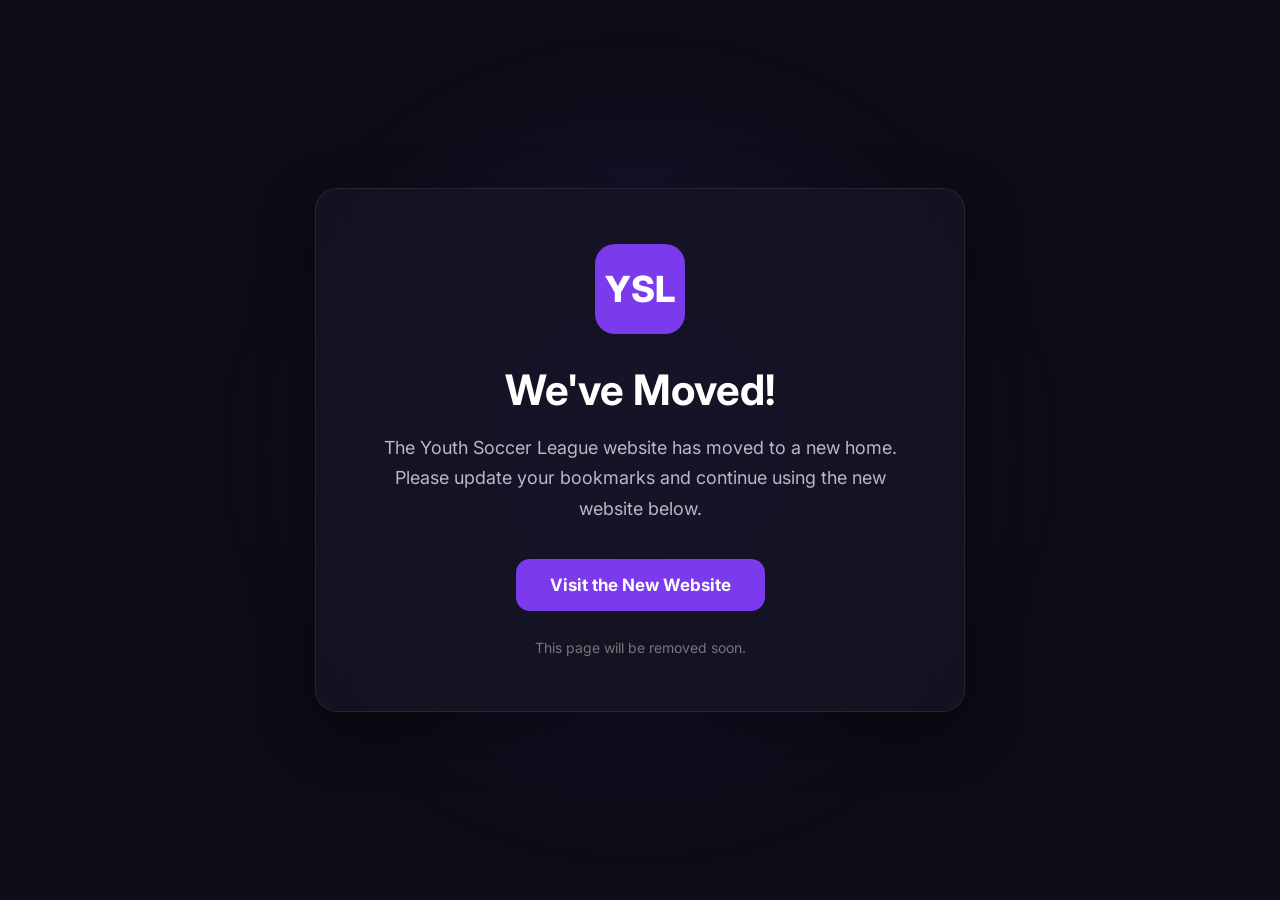
==== commit 1b07c9fd: "Update index.html" ====
--- a/index.html
+++ b/index.html
@@ -1,273 +1,124 @@
-<!doctype html>
+<!DOCTYPE html>
 <html lang="en">
 <head>
-<meta charset="utf-8">
-<meta name="viewport" content="width=device-width,initial-scale=1,viewport-fit=cover">
-<meta name="theme-color" content="#0b0711">
-<meta name="description" content="Youth Soccer League">
-<title>YSL — Youth Soccer League</title>
-<link rel="preconnect" href="https://fonts.googleapis.com">
-<link rel="preconnect" href="https://fonts.gstatic.com" crossorigin>
-<link href="https://fonts.googleapis.com/css2?family=Archivo+Black&family=DM+Sans:wght@400;500;600;700&display=swap" rel="stylesheet">
+<meta charset="UTF-8">
+<meta name="viewport" content="width=device-width, initial-scale=1.0">
+<title>YSL Has Moved</title>
+
+<link href="https://fonts.googleapis.com/css2?family=Inter:wght@400;500;700;800&display=swap" rel="stylesheet">
+
 <style>
-:root{--bg:#0b0711;--paper:#f2ede6;--ink:#121014;--text:#f7f1fb;--muted:#a69aaa;--purple:#8756e8;--purple-hot:#a47cff;--line:rgba(255,255,255,.10);--line-strong:rgba(255,255,255,.20);--max:1440px;--ease:cubic-bezier(.22,.84,.26,1)}
-*{box-sizing:border-box}
-html{scroll-behavior:smooth;background:var(--bg);color-scheme:dark}
-body{margin:0;min-height:100vh;overflow-x:hidden;color:var(--text);background:radial-gradient(circle at 15% 5%,rgba(135,86,232,.14),transparent 25rem),linear-gradient(180deg,var(--bg),#0f0917 58%,#09060e);font-family:"DM Sans",system-ui,sans-serif}
-body:before{content:"";position:fixed;inset:0;pointer-events:none;z-index:80;opacity:.09;mix-blend-mode:soft-light;background-image:url("data:image/svg+xml,%3Csvg viewBox='0 0 180 180' xmlns='http://www.w3.org/2000/svg'%3E%3Cfilter id='n'%3E%3CfeTurbulence type='fractalNoise' baseFrequency='.9' numOctaves='4' stitchTiles='stitch'/%3E%3C/filter%3E%3Crect width='100%25' height='100%25' filter='url(%23n)' opacity='.34'/%3E%3C/svg%3E")}
-a{color:inherit;text-decoration:none}button{font:inherit}.shell{width:min(var(--max),calc(100% - 42px));margin:auto}
+*{
+    margin:0;
+    padding:0;
+    box-sizing:border-box;
+    font-family:'Inter',sans-serif;
+}
 
-.site-header{position:fixed;inset:0 0 auto;z-index:50;border-bottom:1px solid transparent;transition:.35s}
-.site-header.scrolled{background:rgba(11,7,17,.82);border-color:var(--line);backdrop-filter:blur(18px)}
-.nav{min-height:78px;display:grid;grid-template-columns:auto 1fr auto;align-items:center;gap:30px}
-.brand{font-family:"Archivo Black";font-size:1.55rem;letter-spacing:-.08em;text-transform:uppercase}
-.nav-links{justify-self:center;display:flex;gap:25px}
-.nav-links a{position:relative;padding:29px 0 26px;color:#c8becb;font-size:.67rem;font-weight:700;text-transform:uppercase;letter-spacing:.08em}
-.nav-links a:after{content:"";position:absolute;left:0;right:0;bottom:21px;height:2px;background:var(--purple-hot);transform:scaleX(0);transform-origin:right;transition:transform .28s var(--ease)}
-.nav-links a:hover,.nav-links a.active{color:#fff}
-.nav-links a:hover:after,.nav-links a.active:after{transform:scaleX(1);transform-origin:left}
-.nav-actions{display:flex;gap:10px}
-.nav-button{min-height:42px;display:inline-flex;align-items:center;padding:0 15px;border:1px solid var(--line-strong);border-radius:999px;font-size:.65rem;font-weight:700;text-transform:uppercase;letter-spacing:.06em;transition:.2s}
-.nav-button:hover{transform:translateY(-2px);background:rgba(255,255,255,.05)}
-.menu-button{display:none;width:42px;height:42px;border:1px solid var(--line-strong);border-radius:50%;background:transparent;color:#fff}
+body{
+    background:#0d0d17;
+    color:#fff;
+    display:flex;
+    justify-content:center;
+    align-items:center;
+    height:100vh;
+    overflow:hidden;
+}
 
-.hero{min-height:88svh;display:grid;align-items:end;padding:155px 0 62px}
-.hero-grid{display:grid;grid-template-columns:minmax(0,1.55fr) minmax(280px,.65fr);gap:70px;align-items:end}
-.hero h1{margin:0;max-width:990px;font-family:"Archivo Black";font-size:clamp(4.5rem,10.4vw,11rem);line-height:.78;letter-spacing:-.087em;text-transform:uppercase}
-.hero h1 span{display:block;color:transparent;-webkit-text-stroke:1.5px rgba(255,255,255,.72);transform:translateX(7vw)}
-.hero-copy{padding-bottom:9px}
-.hero-copy p{margin:0 0 26px;color:#c9becd;font-size:clamp(.9rem,1.15vw,1.04rem);line-height:1.75;max-width:410px}
-.hero-cta{display:flex;flex-wrap:wrap;gap:10px}
-.cta{min-height:52px;display:inline-flex;align-items:center;gap:11px;padding:0 18px;border-radius:2px;border:1px solid var(--line-strong);font-size:.68rem;font-weight:700;text-transform:uppercase;letter-spacing:.08em;transition:.2s}
-.cta.primary{background:var(--paper);color:var(--ink);border-color:var(--paper)}
-.cta:hover{transform:translateY(-3px)}
-.cta svg{width:16px}
-.ticker{margin-top:48px;overflow:hidden;border-top:1px solid var(--line);border-bottom:1px solid var(--line)}
-.ticker-track{width:max-content;display:flex;gap:38px;padding:14px 0;animation:ticker 25s linear infinite;color:#bfb4c4;font-size:.62rem;font-weight:700;text-transform:uppercase;letter-spacing:.12em}
-.ticker-track span{display:flex;align-items:center;gap:38px}
-.ticker-track span:after{content:"✦";color:var(--purple-hot)}
-@keyframes ticker{to{transform:translateX(-50%)}}
+body::before{
+    content:"";
+    position:absolute;
+    width:700px;
+    height:700px;
+    background:radial-gradient(circle,#7c3aed55 0%,transparent 70%);
+    filter:blur(60px);
+}
 
-.section{padding:94px 0;border-top:1px solid var(--line)}
-.section-head{display:grid;grid-template-columns:1fr auto;gap:24px;align-items:end;margin-bottom:34px}
-.section-label{color:#cdbdff;font-size:.62rem;font-weight:700;text-transform:uppercase;letter-spacing:.14em}
-.section h2{margin:10px 0 0;font-family:"Archivo Black";font-size:clamp(2.3rem,5vw,5.2rem);line-height:.88;letter-spacing:-.06em;text-transform:uppercase}
-.section-link{padding-bottom:8px;color:#d9d0dc;font-size:.65rem;font-weight:700;text-transform:uppercase;letter-spacing:.08em;border-bottom:1px solid var(--line-strong)}
+.card{
+    position:relative;
+    z-index:1;
+    width:min(90%,650px);
+    background:rgba(20,20,35,.92);
+    border:1px solid rgba(255,255,255,.08);
+    border-radius:22px;
+    padding:55px;
+    text-align:center;
+    backdrop-filter:blur(18px);
+    box-shadow:0 20px 60px rgba(0,0,0,.45);
+}
 
-.quick-grid{display:grid;grid-template-columns:repeat(4,1fr);border-top:1px solid var(--line);border-left:1px solid var(--line)}
-.quick-card{min-height:220px;padding:24px;display:flex;flex-direction:column;justify-content:space-between;border-right:1px solid var(--line);border-bottom:1px solid var(--line);background:rgba(255,255,255,.018);transition:background .25s ease,transform .25s var(--ease)}
-.quick-card:hover{background:rgba(255,255,255,.045);transform:translateY(-4px)}
-.quick-index{color:#756a79;font-size:.58rem;font-weight:700;letter-spacing:.12em}
-.quick-card strong{font-family:"Archivo Black";font-size:clamp(1.5rem,2.6vw,2.6rem);line-height:.95;letter-spacing:-.05em;text-transform:uppercase}
-.quick-card span:last-child{color:#cfc5d2;font-size:1.15rem}
+.logo{
+    width:90px;
+    height:90px;
+    margin:0 auto 30px;
+    border-radius:20px;
+    background:#7c3aed;
+    display:flex;
+    align-items:center;
+    justify-content:center;
+    font-size:36px;
+    font-weight:800;
+}
 
-.fixture-list{display:grid}
-.fixture{display:grid;grid-template-columns:150px minmax(280px,1fr) 180px 35px;align-items:center;gap:18px;min-height:86px;padding:15px 0;border-top:1px solid var(--line);transition:padding .25s var(--ease),background .25s ease}
-.fixture:last-child{border-bottom:1px solid var(--line)}
-.fixture:hover{padding-left:15px;padding-right:15px;background:rgba(255,255,255,.025)}
-.fixture-time{color:var(--muted);font-size:.63rem;font-weight:700;text-transform:uppercase;letter-spacing:.04em}
-.fixture-match{font-size:.9rem;font-weight:700}
-.fixture-match .vs{color:#736978;margin:0 10px;font-weight:500}
-.fixture-comp{color:#cdbdff;font-size:.59rem;font-weight:700;text-transform:uppercase;text-align:right}
-.fixture-arrow{font-size:1.2rem;color:#c9bdd0;text-align:right}
-.fixture-state{padding:40px 0;border-top:1px solid var(--line);border-bottom:1px solid var(--line);color:var(--muted);font-size:.75rem}
-.skeleton{height:86px;border-top:1px solid var(--line);background:linear-gradient(90deg,transparent,rgba(255,255,255,.035),transparent);background-size:240% 100%;animation:loading 1.3s infinite}
-@keyframes loading{to{background-position:-240% 0}}
+h1{
+    font-size:42px;
+    margin-bottom:18px;
+}
 
-.footer{padding:48px 0 32px;border-top:1px solid var(--line)}
-.footer-top{display:grid;grid-template-columns:1fr auto;align-items:end;gap:30px}
-.footer-word{font-family:"Archivo Black";font-size:clamp(5rem,15vw,13rem);line-height:.72;letter-spacing:-.09em;color:rgba(255,255,255,.07)}
-.footer-links{display:flex;flex-wrap:wrap;justify-content:flex-end;gap:16px;color:#b9adbe;font-size:.62rem;font-weight:700;text-transform:uppercase}
-.footer-copy{margin-top:24px;color:#716775;font-size:.58rem;text-transform:uppercase;letter-spacing:.1em}
+p{
+    color:#b8b8c7;
+    font-size:18px;
+    line-height:1.7;
+    margin-bottom:35px;
+}
 
-.reveal{opacity:0;transform:translateY(28px);transition:opacity .75s var(--ease),transform .75s var(--ease)}
-.reveal.in{opacity:1;transform:none}
-.cursor-glow{position:fixed;width:340px;height:340px;margin:-170px 0 0 -170px;pointer-events:none;z-index:-1;border-radius:50%;background:radial-gradient(circle,rgba(135,86,232,.09),transparent 66%);opacity:0;transition:opacity .25s}
+a{
+    display:inline-block;
+    text-decoration:none;
+    background:#7c3aed;
+    color:#fff;
+    padding:16px 34px;
+    border-radius:14px;
+    font-size:17px;
+    font-weight:700;
+    transition:.25s;
+}
 
-@media(max-width:1050px){
-.nav-links{display:none}.menu-button{display:grid;place-items:center}.hero-grid{grid-template-columns:1fr}.hero-copy{max-width:560px}.hero h1 span{transform:none}.quick-grid{grid-template-columns:1fr 1fr}
+a:hover{
+    transform:translateY(-3px);
+    background:#8b5cf6;
 }
-@media(max-width:700px){
-.shell{width:min(100% - 24px,var(--max))}.nav-actions .nav-button{display:none}.hero{min-height:auto;padding:145px 0 55px}.hero h1{font-size:clamp(3.7rem,19vw,6.5rem)}.section{padding:70px 0}.section-head{grid-template-columns:1fr}.quick-grid{grid-template-columns:1fr}.quick-card{min-height:150px}.fixture{grid-template-columns:95px 1fr 28px}.fixture-comp{display:none}.footer-top{grid-template-columns:1fr}.footer-links{justify-content:flex-start}
+
+.small{
+    margin-top:28px;
+    font-size:14px;
+    color:#777;
 }
-@media(prefers-reduced-motion:reduce){*{animation-duration:.001ms!important;animation-iteration-count:1!important;scroll-behavior:auto!important;transition-duration:.001ms!important}.reveal{opacity:1;transform:none}}
 </style>
+
 </head>
 <body>
-<div class="cursor-glow" id="cursorGlow"></div>
 
-<header class="site-header" id="header">
-<div class="shell nav">
-<a class="brand" href="index.html" aria-label="YSL home">YSL</a>
-<nav class="nav-links" aria-label="Main navigation">
-<a class="active" href="index.html">Home</a>
-<a href="fixtures.html">Fixtures</a>
-<a href="standings.html">Standings</a>
-<a href="playersheet.html">Players</a>
-<a href="transfers.html">Transfers</a>
-<a href="about.html">About</a>
-</nav>
-<div class="nav-actions">
-<a class="nav-button" href="login.html">Player login</a>
-<a class="nav-button" href="admin.html">Admin</a>
-<button class="menu-button" id="menuButton" aria-label="Open navigation">☰</button>
+<div class="card">
+
+    <div class="logo">YSL</div>
+
+    <h1>We've Moved!</h1>
+
+    <p>
+        The Youth Soccer League website has moved to a new home.
+        Please update your bookmarks and continue using the new website below.
+    </p>
+
+    <a href="https://ysl.wispbyte.org">
+        Visit the New Website
+    </a>
+
+    <div class="small">
+        This page will be removed soon.
+    </div>
+
 </div>
-</div>
-</header>
 
-<main>
-<section class="hero">
-<div class="shell">
-<div class="hero-grid">
-<div><h1 class="reveal">Youth Soccer<span>League</span></h1></div>
-<div class="hero-copy reveal">
-<p>Fixtures, standings, transfers and player profiles for the Youth Soccer League.</p>
-<div class="hero-cta">
-<a class="cta primary" href="fixtures.html">View fixtures
-<svg viewBox="0 0 24 24" fill="none" stroke="currentColor" stroke-width="1.8"><path d="M5 12h14M13 6l6 6-6 6"/></svg>
-</a>
-<a class="cta" href="playersheet.html">View players</a>
-</div>
-</div>
-</div>
-<div class="ticker" aria-hidden="true">
-<div class="ticker-track">
-<span>Fixtures</span><span>Transfers</span><span>Player Profiles</span><span>League Tables</span><span>Club History</span>
-<span>Fixtures</span><span>Transfers</span><span>Player Profiles</span><span>League Tables</span><span>Club History</span>
-</div>
-</div>
-</div>
-</section>
-
-<section class="section reveal">
-<div class="shell">
-<div class="section-head">
-<div><div class="section-label">Explore YSL</div><h2>Everything in one place.</h2></div>
-</div>
-<div class="quick-grid">
-<a class="quick-card" href="fixtures.html"><span class="quick-index">01</span><strong>Fixtures</strong><span>↗</span></a>
-<a class="quick-card" href="standings.html"><span class="quick-index">02</span><strong>Standings</strong><span>↗</span></a>
-<a class="quick-card" href="playersheet.html"><span class="quick-index">03</span><strong>Players</strong><span>↗</span></a>
-<a class="quick-card" href="transfers.html"><span class="quick-index">04</span><strong>Transfers</strong><span>↗</span></a>
-</div>
-</div>
-</section>
-
-<section class="section reveal">
-<div class="shell">
-<div class="section-head">
-<div><div class="section-label">Schedule</div><h2>Upcoming fixtures.</h2></div>
-<a class="section-link" href="fixtures.html">See full season</a>
-</div>
-<div class="fixture-list" id="fixtureList">
-<div class="skeleton"></div><div class="skeleton"></div><div class="skeleton"></div><div class="skeleton"></div><div class="skeleton"></div>
-</div>
-</div>
-</section>
-</main>
-
-<footer class="footer">
-<div class="shell">
-<div class="footer-top">
-<div class="footer-word">YSL</div>
-<nav class="footer-links" aria-label="Footer navigation">
-<a href="index.html">Home</a><a href="fixtures.html">Fixtures</a><a href="standings.html">Standings</a><a href="playersheet.html">Players</a><a href="transfers.html">Transfers</a><a href="about.html">About</a><a href="login.html">Login</a><a href="admin.html">Admin</a>
-</nav>
-</div>
-<div class="footer-copy">Youth Soccer League</div>
-</div>
-</footer>
-
-<script>
-const header=document.getElementById("header"),glow=document.getElementById("cursorGlow");
-function updateHeader(){header.classList.toggle("scrolled",scrollY>20)}
-updateHeader();addEventListener("scroll",updateHeader,{passive:true});
-
-if(matchMedia("(pointer:fine)").matches){
-glow.style.opacity="1";
-addEventListener("pointermove",e=>{glow.style.transform=`translate(${e.clientX}px,${e.clientY}px)`},{passive:true});
-}
-
-const observer=new IntersectionObserver(entries=>entries.forEach(entry=>{if(entry.isIntersecting)entry.target.classList.add("in")}),{threshold:.12});
-document.querySelectorAll(".reveal").forEach(el=>observer.observe(el));
-
-document.getElementById("menuButton").onclick=()=>{
-const links=[["Home","index.html"],["Fixtures","fixtures.html"],["Standings","standings.html"],["Players","playersheet.html"],["Transfers","transfers.html"],["About","about.html"],["Player login","login.html"],["Admin","admin.html"]];
-const menu=document.createElement("div");
-menu.style.cssText="position:fixed;inset:0;z-index:100;background:#0b0711;padding:24px;display:flex;flex-direction:column";
-menu.innerHTML=`<button aria-label="Close navigation" style="margin-left:auto;width:44px;height:44px;border:1px solid rgba(255,255,255,.2);border-radius:50%;background:transparent;color:white;font-size:1.2rem">×</button><nav style="display:grid;gap:8px;margin:auto 0">${links.map(([l,u],i)=>`<a href="${u}" style="font-family:'Archivo Black';font-size:clamp(2.4rem,12vw,5rem);line-height:.95;letter-spacing:-.06em;text-transform:uppercase;color:${i===0?'#fff':'#6d6370'}">${l}</a>`).join("")}</nav>`;
-menu.querySelector("button").onclick=()=>menu.remove();
-document.body.appendChild(menu);
-};
-
-const esc=value=>String(value??"").replaceAll("&","&amp;").replaceAll("<","&lt;").replaceAll(">","&gt;").replaceAll('"',"&quot;").replaceAll("'","&#039;");
-const value=(obj,keys,fallback="")=>{for(const key of keys){if(obj&&obj[key]!==undefined&&obj[key]!==null&&obj[key]!=="")return obj[key]}return fallback};
-const nestedName=(obj,key)=>typeof obj?.[key]==="object"?(obj[key].name||obj[key].team_name||obj[key].title||""):obj?.[key];
-
-function fixtureDate(f){
-const raw=value(f,["kickoff","kickoff_at","start_time","scheduled_at","fixture_date","match_date","date","datetime"]);
-if(!raw)return null;
-const d=new Date(raw);
-return Number.isNaN(d.getTime())?null:d;
-}
-
-function normaliseFixtures(payload){
-let rows=[];
-if(Array.isArray(payload))rows=payload;
-else if(Array.isArray(payload?.fixtures))rows=payload.fixtures;
-else if(Array.isArray(payload?.data))rows=payload.data;
-else if(Array.isArray(payload?.results))rows=payload.results;
-
-return rows.map(f=>{
-const home=value(f,["home_team_name","homeTeamName","team1_name","home_name"])||nestedName(f,"home_team")||nestedName(f,"homeTeam")||nestedName(f,"team1")||value(f,["home_team","homeTeam","team1"],"Home");
-const away=value(f,["away_team_name","awayTeamName","team2_name","away_name"])||nestedName(f,"away_team")||nestedName(f,"awayTeam")||nestedName(f,"team2")||value(f,["away_team","awayTeam","team2"],"Away");
-return{home:String(home),away:String(away),competition:String(value(f,["competition_name","competition","league","tournament"],"YSL")),date:fixtureDate(f),status:String(value(f,["status","fixture_status","match_status"],"")).toLowerCase()};
-}).filter(f=>f.home&&f.away);
-}
-
-function formatDate(date){
-if(!date)return"Date TBA";
-return new Intl.DateTimeFormat("en-GB",{weekday:"short",day:"numeric",month:"short",hour:"2-digit",minute:"2-digit"}).format(date);
-}
-
-async function loadFixtures(){
-const list=document.getElementById("fixtureList");
-const endpoints=[
-"/api/fixtures?limit=100",
-"/api/fixtures",
-"/api/public/fixtures",
-"/api/fixtures/upcoming"
-];
-let all=[];
-
-for(const endpoint of endpoints){
-try{
-const response=await fetch(endpoint,{cache:"no-store",headers:{Accept:"application/json"}});
-if(!response.ok)continue;
-const parsed=normaliseFixtures(await response.json());
-if(parsed.length){all=parsed;break}
-}catch{}
-}
-
-if(!all.length){
-list.innerHTML=`<div class="fixture-state">Fixtures are available on the full fixtures page.</div>`;
-return;
-}
-
-const now=Date.now();
-let upcoming=all.filter(f=>!["completed","finished","full-time","ft","cancelled","postponed"].includes(f.status)&&(!f.date||f.date.getTime()>=now-21600000));
-if(!upcoming.length)upcoming=all.filter(f=>!["cancelled"].includes(f.status));
-upcoming.sort((a,b)=>(a.date?.getTime()??Number.MAX_SAFE_INTEGER)-(b.date?.getTime()??Number.MAX_SAFE_INTEGER));
-
-list.innerHTML=upcoming.slice(0,6).map(f=>`
-<a class="fixture" href="fixtures.html">
-<span class="fixture-time">${esc(formatDate(f.date))}</span>
-<span class="fixture-match">${esc(f.home)}<span class="vs">vs</span>${esc(f.away)}</span>
-<span class="fixture-comp">${esc(f.competition)}</span>
-<span class="fixture-arrow">↗</span>
-</a>`).join("");
-}
-loadFixtures();
-</script>
 </body>
 </html>
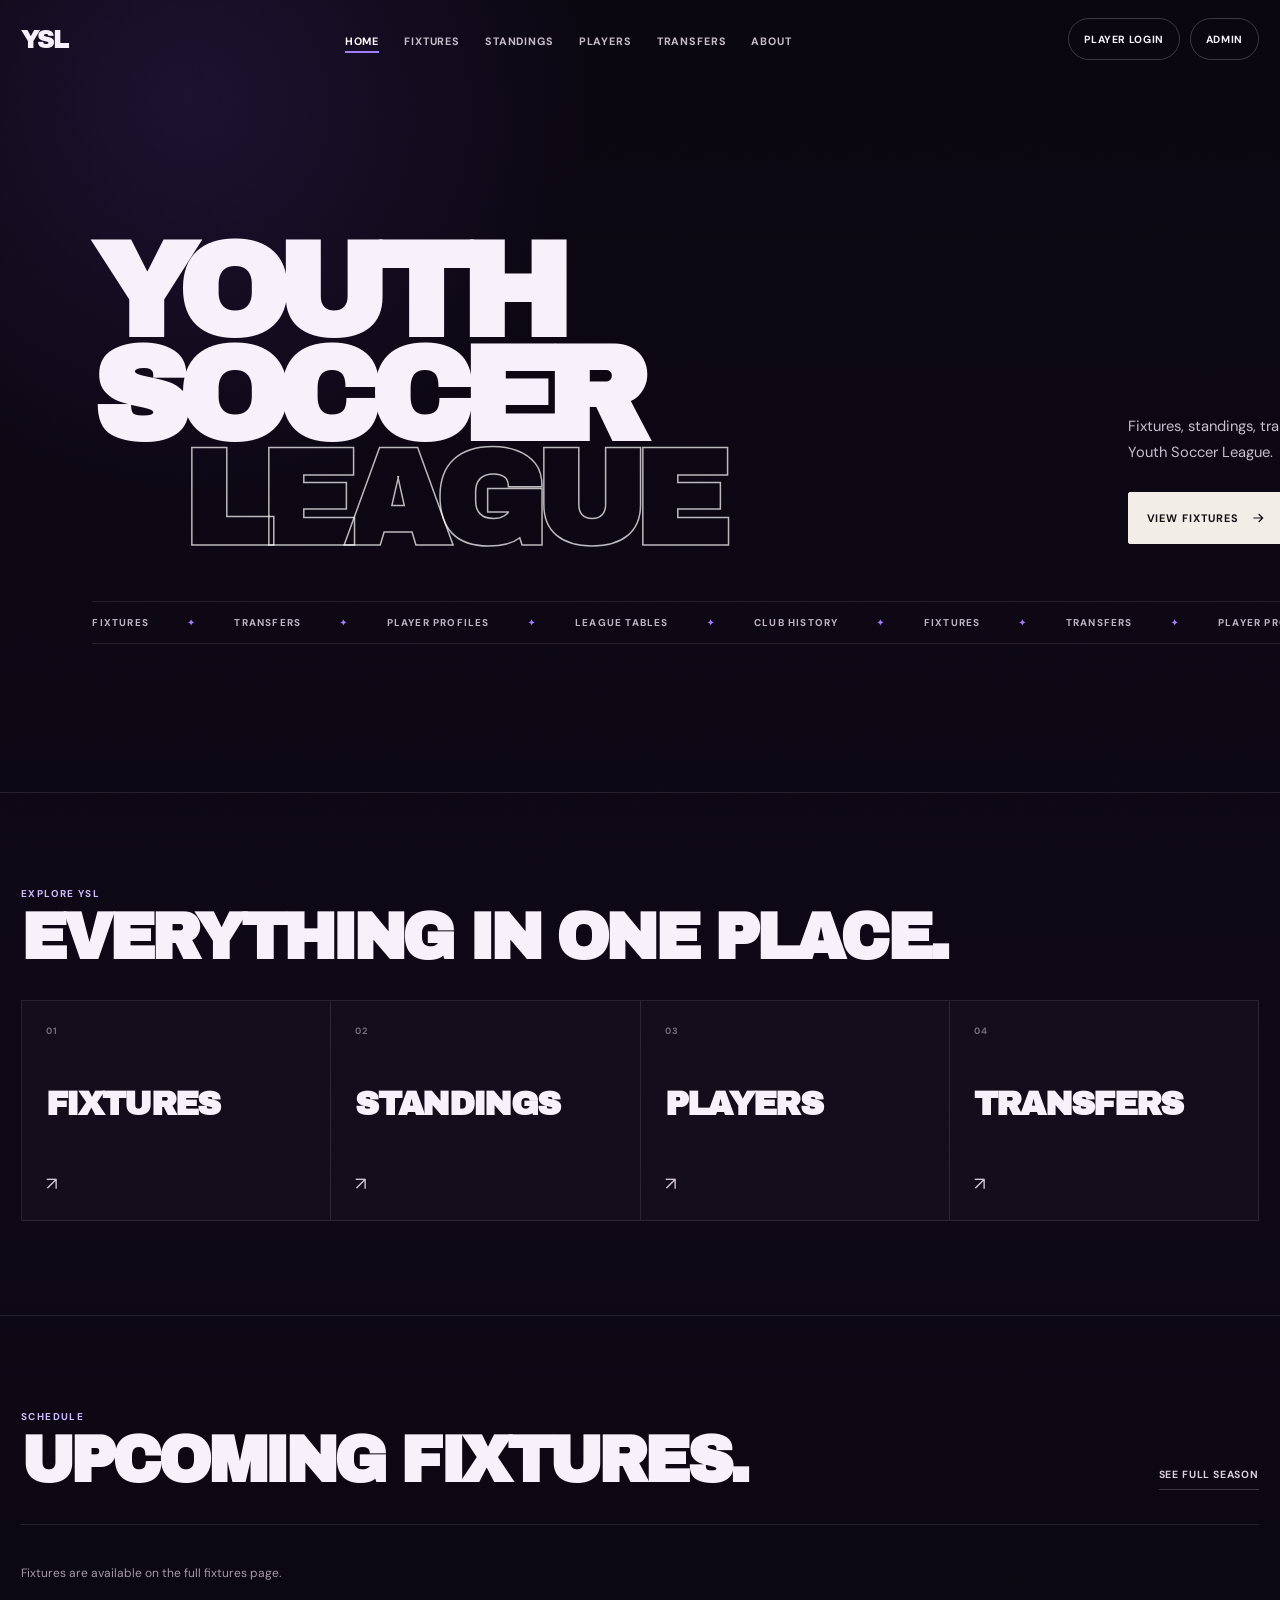
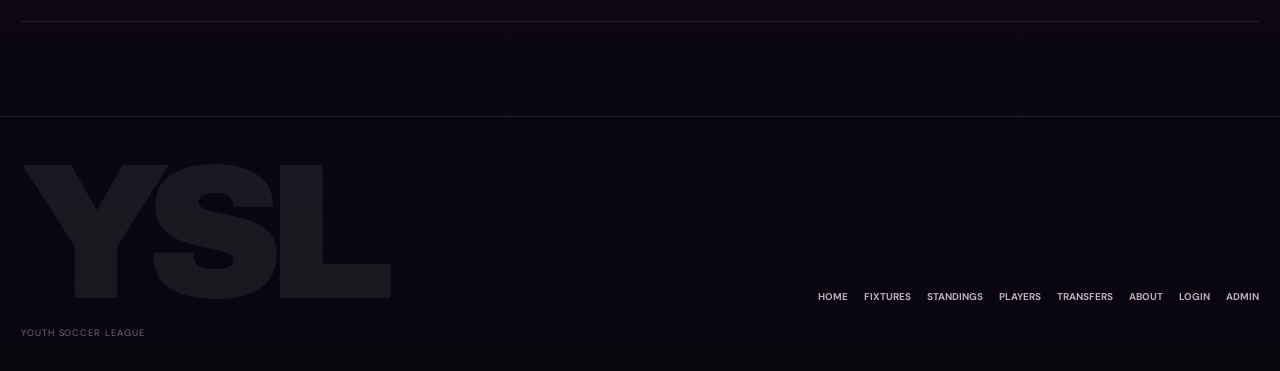
==== commit 2c8b646b: "Update index.html" ====
--- a/index.html
+++ b/index.html
@@ -1,124 +1,273 @@
-<!DOCTYPE html>
+<!doctype html>
 <html lang="en">
 <head>
-<meta charset="UTF-8">
-<meta name="viewport" content="width=device-width, initial-scale=1.0">
-<title>YSL Has Moved</title>
-
-<link href="https://fonts.googleapis.com/css2?family=Inter:wght@400;500;700;800&display=swap" rel="stylesheet">
-
+<meta charset="utf-8">
+<meta name="viewport" content="width=device-width,initial-scale=1,viewport-fit=cover">
+<meta name="theme-color" content="#0b0711">
+<meta name="description" content="Youth Soccer League">
+<title>YSL — Youth Soccer League</title>
+<link rel="preconnect" href="https://fonts.googleapis.com">
+<link rel="preconnect" href="https://fonts.gstatic.com" crossorigin>
+<link href="https://fonts.googleapis.com/css2?family=Archivo+Black&family=DM+Sans:wght@400;500;600;700&display=swap" rel="stylesheet">
 <style>
-*{
-    margin:0;
-    padding:0;
-    box-sizing:border-box;
-    font-family:'Inter',sans-serif;
-}
-
-body{
-    background:#0d0d17;
-    color:#fff;
-    display:flex;
-    justify-content:center;
-    align-items:center;
-    height:100vh;
-    overflow:hidden;
-}
-
-body::before{
-    content:"";
-    position:absolute;
-    width:700px;
-    height:700px;
-    background:radial-gradient(circle,#7c3aed55 0%,transparent 70%);
-    filter:blur(60px);
-}
-
-.card{
-    position:relative;
-    z-index:1;
-    width:min(90%,650px);
-    background:rgba(20,20,35,.92);
-    border:1px solid rgba(255,255,255,.08);
-    border-radius:22px;
-    padding:55px;
-    text-align:center;
-    backdrop-filter:blur(18px);
-    box-shadow:0 20px 60px rgba(0,0,0,.45);
-}
-
-.logo{
-    width:90px;
-    height:90px;
-    margin:0 auto 30px;
-    border-radius:20px;
-    background:#7c3aed;
-    display:flex;
-    align-items:center;
-    justify-content:center;
-    font-size:36px;
-    font-weight:800;
-}
-
-h1{
-    font-size:42px;
-    margin-bottom:18px;
-}
-
-p{
-    color:#b8b8c7;
-    font-size:18px;
-    line-height:1.7;
-    margin-bottom:35px;
-}
-
-a{
-    display:inline-block;
-    text-decoration:none;
-    background:#7c3aed;
-    color:#fff;
-    padding:16px 34px;
-    border-radius:14px;
-    font-size:17px;
-    font-weight:700;
-    transition:.25s;
-}
-
-a:hover{
-    transform:translateY(-3px);
-    background:#8b5cf6;
-}
-
-.small{
-    margin-top:28px;
-    font-size:14px;
-    color:#777;
-}
+:root{--bg:#0b0711;--paper:#f2ede6;--ink:#121014;--text:#f7f1fb;--muted:#a69aaa;--purple:#8756e8;--purple-hot:#a47cff;--line:rgba(255,255,255,.10);--line-strong:rgba(255,255,255,.20);--max:1440px;--ease:cubic-bezier(.22,.84,.26,1)}
+*{box-sizing:border-box}
+html{scroll-behavior:smooth;background:var(--bg);color-scheme:dark}
+body{margin:0;min-height:100vh;overflow-x:hidden;color:var(--text);background:radial-gradient(circle at 15% 5%,rgba(135,86,232,.14),transparent 25rem),linear-gradient(180deg,var(--bg),#0f0917 58%,#09060e);font-family:"DM Sans",system-ui,sans-serif}
+body:before{content:"";position:fixed;inset:0;pointer-events:none;z-index:80;opacity:.09;mix-blend-mode:soft-light;background-image:url("data:image/svg+xml,%3Csvg viewBox='0 0 180 180' xmlns='http://www.w3.org/2000/svg'%3E%3Cfilter id='n'%3E%3CfeTurbulence type='fractalNoise' baseFrequency='.9' numOctaves='4' stitchTiles='stitch'/%3E%3C/filter%3E%3Crect width='100%25' height='100%25' filter='url(%23n)' opacity='.34'/%3E%3C/svg%3E")}
+a{color:inherit;text-decoration:none}button{font:inherit}.shell{width:min(var(--max),calc(100% - 42px));margin:auto}
+
+.site-header{position:fixed;inset:0 0 auto;z-index:50;border-bottom:1px solid transparent;transition:.35s}
+.site-header.scrolled{background:rgba(11,7,17,.82);border-color:var(--line);backdrop-filter:blur(18px)}
+.nav{min-height:78px;display:grid;grid-template-columns:auto 1fr auto;align-items:center;gap:30px}
+.brand{font-family:"Archivo Black";font-size:1.55rem;letter-spacing:-.08em;text-transform:uppercase}
+.nav-links{justify-self:center;display:flex;gap:25px}
+.nav-links a{position:relative;padding:29px 0 26px;color:#c8becb;font-size:.67rem;font-weight:700;text-transform:uppercase;letter-spacing:.08em}
+.nav-links a:after{content:"";position:absolute;left:0;right:0;bottom:21px;height:2px;background:var(--purple-hot);transform:scaleX(0);transform-origin:right;transition:transform .28s var(--ease)}
+.nav-links a:hover,.nav-links a.active{color:#fff}
+.nav-links a:hover:after,.nav-links a.active:after{transform:scaleX(1);transform-origin:left}
+.nav-actions{display:flex;gap:10px}
+.nav-button{min-height:42px;display:inline-flex;align-items:center;padding:0 15px;border:1px solid var(--line-strong);border-radius:999px;font-size:.65rem;font-weight:700;text-transform:uppercase;letter-spacing:.06em;transition:.2s}
+.nav-button:hover{transform:translateY(-2px);background:rgba(255,255,255,.05)}
+.menu-button{display:none;width:42px;height:42px;border:1px solid var(--line-strong);border-radius:50%;background:transparent;color:#fff}
+
+.hero{min-height:88svh;display:grid;align-items:end;padding:155px 0 62px}
+.hero-grid{display:grid;grid-template-columns:minmax(0,1.55fr) minmax(280px,.65fr);gap:70px;align-items:end}
+.hero h1{margin:0;max-width:990px;font-family:"Archivo Black";font-size:clamp(4.5rem,10.4vw,11rem);line-height:.78;letter-spacing:-.087em;text-transform:uppercase}
+.hero h1 span{display:block;color:transparent;-webkit-text-stroke:1.5px rgba(255,255,255,.72);transform:translateX(7vw)}
+.hero-copy{padding-bottom:9px}
+.hero-copy p{margin:0 0 26px;color:#c9becd;font-size:clamp(.9rem,1.15vw,1.04rem);line-height:1.75;max-width:410px}
+.hero-cta{display:flex;flex-wrap:wrap;gap:10px}
+.cta{min-height:52px;display:inline-flex;align-items:center;gap:11px;padding:0 18px;border-radius:2px;border:1px solid var(--line-strong);font-size:.68rem;font-weight:700;text-transform:uppercase;letter-spacing:.08em;transition:.2s}
+.cta.primary{background:var(--paper);color:var(--ink);border-color:var(--paper)}
+.cta:hover{transform:translateY(-3px)}
+.cta svg{width:16px}
+.ticker{margin-top:48px;overflow:hidden;border-top:1px solid var(--line);border-bottom:1px solid var(--line)}
+.ticker-track{width:max-content;display:flex;gap:38px;padding:14px 0;animation:ticker 25s linear infinite;color:#bfb4c4;font-size:.62rem;font-weight:700;text-transform:uppercase;letter-spacing:.12em}
+.ticker-track span{display:flex;align-items:center;gap:38px}
+.ticker-track span:after{content:"✦";color:var(--purple-hot)}
+@keyframes ticker{to{transform:translateX(-50%)}}
+
+.section{padding:94px 0;border-top:1px solid var(--line)}
+.section-head{display:grid;grid-template-columns:1fr auto;gap:24px;align-items:end;margin-bottom:34px}
+.section-label{color:#cdbdff;font-size:.62rem;font-weight:700;text-transform:uppercase;letter-spacing:.14em}
+.section h2{margin:10px 0 0;font-family:"Archivo Black";font-size:clamp(2.3rem,5vw,5.2rem);line-height:.88;letter-spacing:-.06em;text-transform:uppercase}
+.section-link{padding-bottom:8px;color:#d9d0dc;font-size:.65rem;font-weight:700;text-transform:uppercase;letter-spacing:.08em;border-bottom:1px solid var(--line-strong)}
+
+.quick-grid{display:grid;grid-template-columns:repeat(4,1fr);border-top:1px solid var(--line);border-left:1px solid var(--line)}
+.quick-card{min-height:220px;padding:24px;display:flex;flex-direction:column;justify-content:space-between;border-right:1px solid var(--line);border-bottom:1px solid var(--line);background:rgba(255,255,255,.018);transition:background .25s ease,transform .25s var(--ease)}
+.quick-card:hover{background:rgba(255,255,255,.045);transform:translateY(-4px)}
+.quick-index{color:#756a79;font-size:.58rem;font-weight:700;letter-spacing:.12em}
+.quick-card strong{font-family:"Archivo Black";font-size:clamp(1.5rem,2.6vw,2.6rem);line-height:.95;letter-spacing:-.05em;text-transform:uppercase}
+.quick-card span:last-child{color:#cfc5d2;font-size:1.15rem}
+
+.fixture-list{display:grid}
+.fixture{display:grid;grid-template-columns:150px minmax(280px,1fr) 180px 35px;align-items:center;gap:18px;min-height:86px;padding:15px 0;border-top:1px solid var(--line);transition:padding .25s var(--ease),background .25s ease}
+.fixture:last-child{border-bottom:1px solid var(--line)}
+.fixture:hover{padding-left:15px;padding-right:15px;background:rgba(255,255,255,.025)}
+.fixture-time{color:var(--muted);font-size:.63rem;font-weight:700;text-transform:uppercase;letter-spacing:.04em}
+.fixture-match{font-size:.9rem;font-weight:700}
+.fixture-match .vs{color:#736978;margin:0 10px;font-weight:500}
+.fixture-comp{color:#cdbdff;font-size:.59rem;font-weight:700;text-transform:uppercase;text-align:right}
+.fixture-arrow{font-size:1.2rem;color:#c9bdd0;text-align:right}
+.fixture-state{padding:40px 0;border-top:1px solid var(--line);border-bottom:1px solid var(--line);color:var(--muted);font-size:.75rem}
+.skeleton{height:86px;border-top:1px solid var(--line);background:linear-gradient(90deg,transparent,rgba(255,255,255,.035),transparent);background-size:240% 100%;animation:loading 1.3s infinite}
+@keyframes loading{to{background-position:-240% 0}}
+
+.footer{padding:48px 0 32px;border-top:1px solid var(--line)}
+.footer-top{display:grid;grid-template-columns:1fr auto;align-items:end;gap:30px}
+.footer-word{font-family:"Archivo Black";font-size:clamp(5rem,15vw,13rem);line-height:.72;letter-spacing:-.09em;color:rgba(255,255,255,.07)}
+.footer-links{display:flex;flex-wrap:wrap;justify-content:flex-end;gap:16px;color:#b9adbe;font-size:.62rem;font-weight:700;text-transform:uppercase}
+.footer-copy{margin-top:24px;color:#716775;font-size:.58rem;text-transform:uppercase;letter-spacing:.1em}
+
+.reveal{opacity:0;transform:translateY(28px);transition:opacity .75s var(--ease),transform .75s var(--ease)}
+.reveal.in{opacity:1;transform:none}
+.cursor-glow{position:fixed;width:340px;height:340px;margin:-170px 0 0 -170px;pointer-events:none;z-index:-1;border-radius:50%;background:radial-gradient(circle,rgba(135,86,232,.09),transparent 66%);opacity:0;transition:opacity .25s}
+
+@media(max-width:1050px){
+.nav-links{display:none}.menu-button{display:grid;place-items:center}.hero-grid{grid-template-columns:1fr}.hero-copy{max-width:560px}.hero h1 span{transform:none}.quick-grid{grid-template-columns:1fr 1fr}
+}
+@media(max-width:700px){
+.shell{width:min(100% - 24px,var(--max))}.nav-actions .nav-button{display:none}.hero{min-height:auto;padding:145px 0 55px}.hero h1{font-size:clamp(3.7rem,19vw,6.5rem)}.section{padding:70px 0}.section-head{grid-template-columns:1fr}.quick-grid{grid-template-columns:1fr}.quick-card{min-height:150px}.fixture{grid-template-columns:95px 1fr 28px}.fixture-comp{display:none}.footer-top{grid-template-columns:1fr}.footer-links{justify-content:flex-start}
+}
+@media(prefers-reduced-motion:reduce){*{animation-duration:.001ms!important;animation-iteration-count:1!important;scroll-behavior:auto!important;transition-duration:.001ms!important}.reveal{opacity:1;transform:none}}
 </style>
-
 </head>
 <body>
-
-<div class="card">
-
-    <div class="logo">YSL</div>
-
-    <h1>We've Moved!</h1>
-
-    <p>
-        The Youth Soccer League website has moved to a new home.
-        Please update your bookmarks and continue using the new website below.
-    </p>
-
-    <a href="https://ysl.wispbyte.org">
-        Visit the New Website
-    </a>
-
-    <div class="small">
-        This page will be removed soon.
-    </div>
-
-</div>
-
+<div class="cursor-glow" id="cursorGlow"></div>
+
+<header class="site-header" id="header">
+<div class="shell nav">
+<a class="brand" href="index.html" aria-label="YSL home">YSL</a>
+<nav class="nav-links" aria-label="Main navigation">
+<a class="active" href="index.html">Home</a>
+<a href="fixtures.html">Fixtures</a>
+<a href="standings.html">Standings</a>
+<a href="playersheet.html">Players</a>
+<a href="transfers.html">Transfers</a>
+<a href="about.html">About</a>
+</nav>
+<div class="nav-actions">
+<a class="nav-button" href="login.html">Player login</a>
+<a class="nav-button" href="admin.html">Admin</a>
+<button class="menu-button" id="menuButton" aria-label="Open navigation">☰</button>
+</div>
+</div>
+</header>
+
+<main>
+<section class="hero">
+<div class="shell">
+<div class="hero-grid">
+<div><h1 class="reveal">Youth Soccer<span>League</span></h1></div>
+<div class="hero-copy reveal">
+<p>Fixtures, standings, transfers and player profiles for the Youth Soccer League.</p>
+<div class="hero-cta">
+<a class="cta primary" href="fixtures.html">View fixtures
+<svg viewBox="0 0 24 24" fill="none" stroke="currentColor" stroke-width="1.8"><path d="M5 12h14M13 6l6 6-6 6"/></svg>
+</a>
+<a class="cta" href="playersheet.html">View players</a>
+</div>
+</div>
+</div>
+<div class="ticker" aria-hidden="true">
+<div class="ticker-track">
+<span>Fixtures</span><span>Transfers</span><span>Player Profiles</span><span>League Tables</span><span>Club History</span>
+<span>Fixtures</span><span>Transfers</span><span>Player Profiles</span><span>League Tables</span><span>Club History</span>
+</div>
+</div>
+</div>
+</section>
+
+<section class="section reveal">
+<div class="shell">
+<div class="section-head">
+<div><div class="section-label">Explore YSL</div><h2>Everything in one place.</h2></div>
+</div>
+<div class="quick-grid">
+<a class="quick-card" href="fixtures.html"><span class="quick-index">01</span><strong>Fixtures</strong><span>↗</span></a>
+<a class="quick-card" href="standings.html"><span class="quick-index">02</span><strong>Standings</strong><span>↗</span></a>
+<a class="quick-card" href="playersheet.html"><span class="quick-index">03</span><strong>Players</strong><span>↗</span></a>
+<a class="quick-card" href="transfers.html"><span class="quick-index">04</span><strong>Transfers</strong><span>↗</span></a>
+</div>
+</div>
+</section>
+
+<section class="section reveal">
+<div class="shell">
+<div class="section-head">
+<div><div class="section-label">Schedule</div><h2>Upcoming fixtures.</h2></div>
+<a class="section-link" href="fixtures.html">See full season</a>
+</div>
+<div class="fixture-list" id="fixtureList">
+<div class="skeleton"></div><div class="skeleton"></div><div class="skeleton"></div><div class="skeleton"></div><div class="skeleton"></div>
+</div>
+</div>
+</section>
+</main>
+
+<footer class="footer">
+<div class="shell">
+<div class="footer-top">
+<div class="footer-word">YSL</div>
+<nav class="footer-links" aria-label="Footer navigation">
+<a href="index.html">Home</a><a href="fixtures.html">Fixtures</a><a href="standings.html">Standings</a><a href="playersheet.html">Players</a><a href="transfers.html">Transfers</a><a href="about.html">About</a><a href="login.html">Login</a><a href="admin.html">Admin</a>
+</nav>
+</div>
+<div class="footer-copy">Youth Soccer League</div>
+</div>
+</footer>
+
+<script>
+const header=document.getElementById("header"),glow=document.getElementById("cursorGlow");
+function updateHeader(){header.classList.toggle("scrolled",scrollY>20)}
+updateHeader();addEventListener("scroll",updateHeader,{passive:true});
+
+if(matchMedia("(pointer:fine)").matches){
+glow.style.opacity="1";
+addEventListener("pointermove",e=>{glow.style.transform=`translate(${e.clientX}px,${e.clientY}px)`},{passive:true});
+}
+
+const observer=new IntersectionObserver(entries=>entries.forEach(entry=>{if(entry.isIntersecting)entry.target.classList.add("in")}),{threshold:.12});
+document.querySelectorAll(".reveal").forEach(el=>observer.observe(el));
+
+document.getElementById("menuButton").onclick=()=>{
+const links=[["Home","index.html"],["Fixtures","fixtures.html"],["Standings","standings.html"],["Players","playersheet.html"],["Transfers","transfers.html"],["About","about.html"],["Player login","login.html"],["Admin","admin.html"]];
+const menu=document.createElement("div");
+menu.style.cssText="position:fixed;inset:0;z-index:100;background:#0b0711;padding:24px;display:flex;flex-direction:column";
+menu.innerHTML=`<button aria-label="Close navigation" style="margin-left:auto;width:44px;height:44px;border:1px solid rgba(255,255,255,.2);border-radius:50%;background:transparent;color:white;font-size:1.2rem">×</button><nav style="display:grid;gap:8px;margin:auto 0">${links.map(([l,u],i)=>`<a href="${u}" style="font-family:'Archivo Black';font-size:clamp(2.4rem,12vw,5rem);line-height:.95;letter-spacing:-.06em;text-transform:uppercase;color:${i===0?'#fff':'#6d6370'}">${l}</a>`).join("")}</nav>`;
+menu.querySelector("button").onclick=()=>menu.remove();
+document.body.appendChild(menu);
+};
+
+const esc=value=>String(value??"").replaceAll("&","&amp;").replaceAll("<","&lt;").replaceAll(">","&gt;").replaceAll('"',"&quot;").replaceAll("'","&#039;");
+const value=(obj,keys,fallback="")=>{for(const key of keys){if(obj&&obj[key]!==undefined&&obj[key]!==null&&obj[key]!=="")return obj[key]}return fallback};
+const nestedName=(obj,key)=>typeof obj?.[key]==="object"?(obj[key].name||obj[key].team_name||obj[key].title||""):obj?.[key];
+
+function fixtureDate(f){
+const raw=value(f,["kickoff","kickoff_at","start_time","scheduled_at","fixture_date","match_date","date","datetime"]);
+if(!raw)return null;
+const d=new Date(raw);
+return Number.isNaN(d.getTime())?null:d;
+}
+
+function normaliseFixtures(payload){
+let rows=[];
+if(Array.isArray(payload))rows=payload;
+else if(Array.isArray(payload?.fixtures))rows=payload.fixtures;
+else if(Array.isArray(payload?.data))rows=payload.data;
+else if(Array.isArray(payload?.results))rows=payload.results;
+
+return rows.map(f=>{
+const home=value(f,["home_team_name","homeTeamName","team1_name","home_name"])||nestedName(f,"home_team")||nestedName(f,"homeTeam")||nestedName(f,"team1")||value(f,["home_team","homeTeam","team1"],"Home");
+const away=value(f,["away_team_name","awayTeamName","team2_name","away_name"])||nestedName(f,"away_team")||nestedName(f,"awayTeam")||nestedName(f,"team2")||value(f,["away_team","awayTeam","team2"],"Away");
+return{home:String(home),away:String(away),competition:String(value(f,["competition_name","competition","league","tournament"],"YSL")),date:fixtureDate(f),status:String(value(f,["status","fixture_status","match_status"],"")).toLowerCase()};
+}).filter(f=>f.home&&f.away);
+}
+
+function formatDate(date){
+if(!date)return"Date TBA";
+return new Intl.DateTimeFormat("en-GB",{weekday:"short",day:"numeric",month:"short",hour:"2-digit",minute:"2-digit"}).format(date);
+}
+
+async function loadFixtures(){
+const list=document.getElementById("fixtureList");
+const endpoints=[
+"/api/fixtures?limit=100",
+"/api/fixtures",
+"/api/public/fixtures",
+"/api/fixtures/upcoming"
+];
+let all=[];
+
+for(const endpoint of endpoints){
+try{
+const response=await fetch(endpoint,{cache:"no-store",headers:{Accept:"application/json"}});
+if(!response.ok)continue;
+const parsed=normaliseFixtures(await response.json());
+if(parsed.length){all=parsed;break}
+}catch{}
+}
+
+if(!all.length){
+list.innerHTML=`<div class="fixture-state">Fixtures are available on the full fixtures page.</div>`;
+return;
+}
+
+const now=Date.now();
+let upcoming=all.filter(f=>!["completed","finished","full-time","ft","cancelled","postponed"].includes(f.status)&&(!f.date||f.date.getTime()>=now-21600000));
+if(!upcoming.length)upcoming=all.filter(f=>!["cancelled"].includes(f.status));
+upcoming.sort((a,b)=>(a.date?.getTime()??Number.MAX_SAFE_INTEGER)-(b.date?.getTime()??Number.MAX_SAFE_INTEGER));
+
+list.innerHTML=upcoming.slice(0,6).map(f=>`
+<a class="fixture" href="fixtures.html">
+<span class="fixture-time">${esc(formatDate(f.date))}</span>
+<span class="fixture-match">${esc(f.home)}<span class="vs">vs</span>${esc(f.away)}</span>
+<span class="fixture-comp">${esc(f.competition)}</span>
+<span class="fixture-arrow">↗</span>
+</a>`).join("");
+}
+loadFixtures();
+</script>
 </body>
 </html>
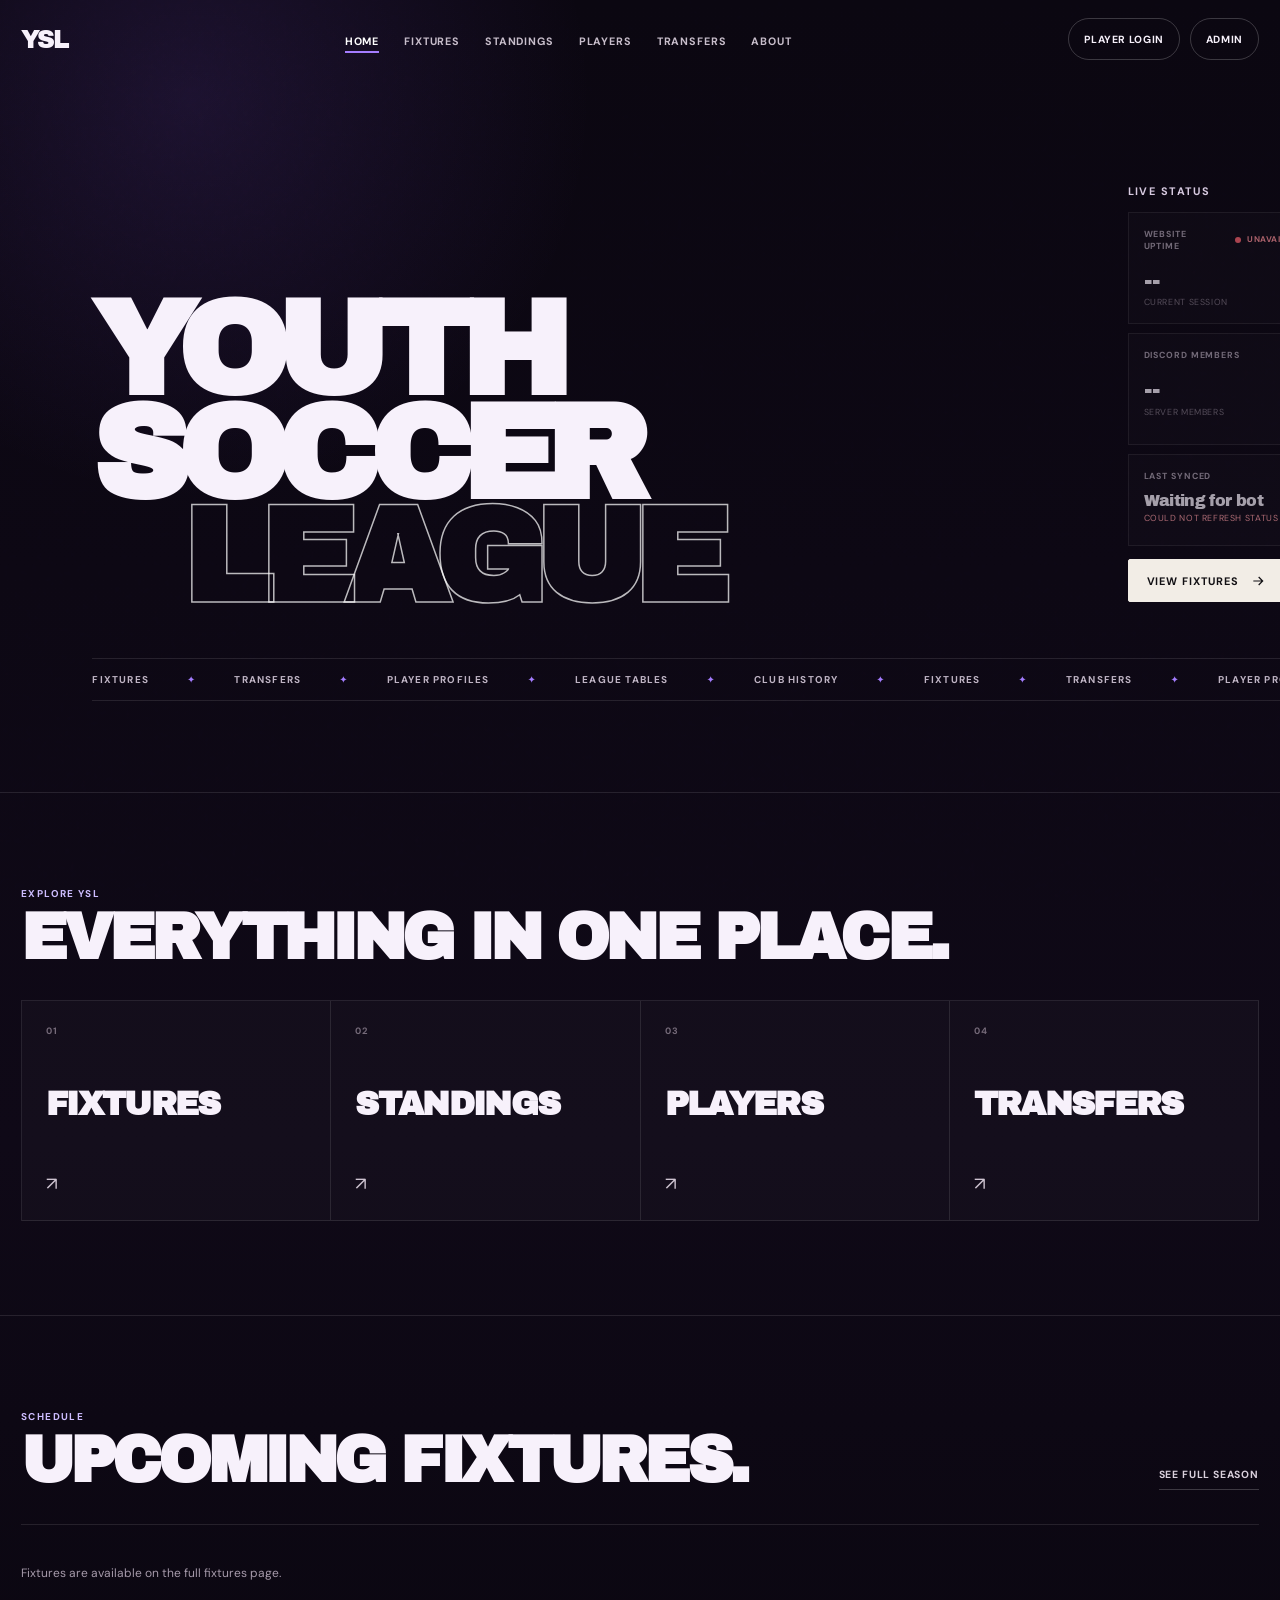
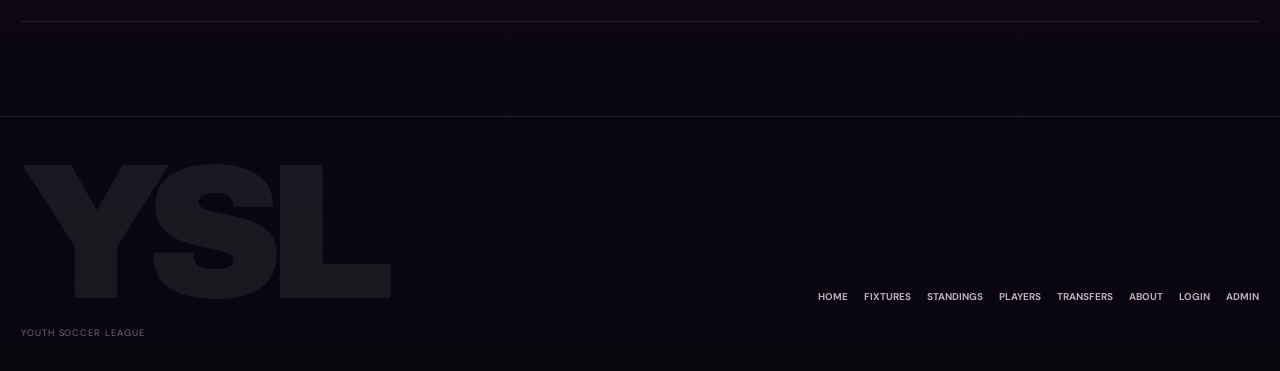
==== commit f08e8cde: "Implement live status panel in index.html Added live status panel with uptime and member counts." ====
--- a/index.html
+++ b/index.html
@@ -37,6 +37,7 @@
 .hero h1 span{display:block;color:transparent;-webkit-text-stroke:1.5px rgba(255,255,255,.72);transform:translateX(7vw)}
 .hero-copy{padding-bottom:9px}
 .hero-copy p{margin:0 0 26px;color:#c9becd;font-size:clamp(.9rem,1.15vw,1.04rem);line-height:1.75;max-width:410px}
+.live-panel{padding-bottom:8px}.live-panel-head{display:flex;align-items:center;justify-content:space-between;gap:18px;margin-bottom:14px}.live-panel-title{margin:0;font-size:.68rem;font-weight:700;text-transform:uppercase;letter-spacing:.13em;color:#d7cae0}.live-badge{display:inline-flex;align-items:center;gap:7px;color:#bcb0c1;font-size:.56rem;font-weight:700;text-transform:uppercase;letter-spacing:.1em}.live-badge:before{content:"";width:7px;height:7px;border-radius:50%;background:#57d891;box-shadow:0 0 0 5px rgba(87,216,145,.09);animation:pulse 1.8s ease-in-out infinite}@keyframes pulse{50%{opacity:.45}}.status-grid{display:grid;grid-template-columns:repeat(2,minmax(0,1fr));gap:9px}.status-card{min-height:112px;padding:15px;border:1px solid var(--line);background:rgba(255,255,255,.025);transition:border-color .2s,transform .2s}.status-card:hover{transform:translateY(-2px);border-color:var(--line-strong)}.status-card-wide{grid-column:1/-1;min-height:92px}.status-card-top{display:flex;align-items:center;justify-content:space-between;gap:10px}.status-label{color:#a99eae;font-size:.55rem;font-weight:700;text-transform:uppercase;letter-spacing:.1em}.status-state{display:inline-flex;align-items:center;gap:6px;font-size:.52rem;font-weight:700;text-transform:uppercase;letter-spacing:.07em;color:#b9aebe}.status-state:before{content:"";width:6px;height:6px;border-radius:50%;background:#8c7d92}.status-state.online{color:#80e6ad}.status-state.online:before{background:#57d891}.status-state.offline{color:#ff9099}.status-state.offline:before{background:#ff6470}.status-value{margin:16px 0 3px;font-family:"Archivo Black";font-size:clamp(1.2rem,2vw,1.8rem);line-height:1;letter-spacing:-.04em}.status-meta{color:#796f7d;font-size:.55rem;text-transform:uppercase;letter-spacing:.07em}.status-card-wide .status-value{margin-top:11px;font-size:1rem}.status-footer{display:flex;flex-wrap:wrap;gap:9px;margin-top:13px}.status-footer .cta{min-height:43px}.status-error{color:#ff9da5}.status-loading{opacity:.65}
 .hero-cta{display:flex;flex-wrap:wrap;gap:10px}
 .cta{min-height:52px;display:inline-flex;align-items:center;gap:11px;padding:0 18px;border-radius:2px;border:1px solid var(--line-strong);font-size:.68rem;font-weight:700;text-transform:uppercase;letter-spacing:.08em;transition:.2s}
 .cta.primary{background:var(--paper);color:var(--ink);border-color:var(--paper)}
@@ -85,10 +86,10 @@
 .cursor-glow{position:fixed;width:340px;height:340px;margin:-170px 0 0 -170px;pointer-events:none;z-index:-1;border-radius:50%;background:radial-gradient(circle,rgba(135,86,232,.09),transparent 66%);opacity:0;transition:opacity .25s}
 
 @media(max-width:1050px){
-.nav-links{display:none}.menu-button{display:grid;place-items:center}.hero-grid{grid-template-columns:1fr}.hero-copy{max-width:560px}.hero h1 span{transform:none}.quick-grid{grid-template-columns:1fr 1fr}
+.nav-links{display:none}.menu-button{display:grid;place-items:center}.hero-grid{grid-template-columns:1fr}.hero-copy,.live-panel{max-width:620px}.hero h1 span{transform:none}.quick-grid{grid-template-columns:1fr 1fr}
 }
 @media(max-width:700px){
-.shell{width:min(100% - 24px,var(--max))}.nav-actions .nav-button{display:none}.hero{min-height:auto;padding:145px 0 55px}.hero h1{font-size:clamp(3.7rem,19vw,6.5rem)}.section{padding:70px 0}.section-head{grid-template-columns:1fr}.quick-grid{grid-template-columns:1fr}.quick-card{min-height:150px}.fixture{grid-template-columns:95px 1fr 28px}.fixture-comp{display:none}.footer-top{grid-template-columns:1fr}.footer-links{justify-content:flex-start}
+.status-grid{grid-template-columns:1fr}.status-card-wide{grid-column:auto}.shell{width:min(100% - 24px,var(--max))}.nav-actions .nav-button{display:none}.hero{min-height:auto;padding:145px 0 55px}.hero h1{font-size:clamp(3.7rem,19vw,6.5rem)}.section{padding:70px 0}.section-head{grid-template-columns:1fr}.quick-grid{grid-template-columns:1fr}.quick-card{min-height:150px}.fixture{grid-template-columns:95px 1fr 28px}.fixture-comp{display:none}.footer-top{grid-template-columns:1fr}.footer-links{justify-content:flex-start}
 }
 @media(prefers-reduced-motion:reduce){*{animation-duration:.001ms!important;animation-iteration-count:1!important;scroll-behavior:auto!important;transition-duration:.001ms!important}.reveal{opacity:1;transform:none}}
 </style>
@@ -120,15 +121,45 @@
 <div class="shell">
 <div class="hero-grid">
 <div><h1 class="reveal">Youth Soccer<span>League</span></h1></div>
-<div class="hero-copy reveal">
-<p>Fixtures, standings, transfers and player profiles for the Youth Soccer League.</p>
-<div class="hero-cta">
+<aside class="live-panel reveal" aria-labelledby="liveStatusTitle">
+<div class="live-panel-head">
+<h2 class="live-panel-title" id="liveStatusTitle">Live status</h2>
+<span class="live-badge">Updating</span>
+</div>
+<div class="status-grid" id="statusGrid" aria-live="polite">
+<article class="status-card status-loading">
+<div class="status-card-top"><span class="status-label">Website uptime</span><span class="status-state" id="websiteState">Checking</span></div>
+<div class="status-value" id="websiteUptime">--</div>
+<div class="status-meta">Current session</div>
+</article>
+<article class="status-card status-loading">
+<div class="status-card-top"><span class="status-label">Discord bot</span><span class="status-state" id="botState">Checking</span></div>
+<div class="status-value" id="botUptime">--</div>
+<div class="status-meta">Bot uptime</div>
+</article>
+<article class="status-card status-loading">
+<div class="status-card-top"><span class="status-label">Discord members</span></div>
+<div class="status-value" id="discordMembers">--</div>
+<div class="status-meta">Server members</div>
+</article>
+<article class="status-card status-loading">
+<div class="status-card-top"><span class="status-label">Roblox players</span></div>
+<div class="status-value" id="robloxPlayers">--</div>
+<div class="status-meta">Playing now</div>
+</article>
+<article class="status-card status-card-wide status-loading">
+<div class="status-card-top"><span class="status-label">Last synced</span></div>
+<div class="status-value" id="lastSync">Waiting for bot</div>
+<div class="status-meta" id="statusChecked">Refreshing every 30 seconds</div>
+</article>
+</div>
+<div class="status-footer">
 <a class="cta primary" href="fixtures.html">View fixtures
 <svg viewBox="0 0 24 24" fill="none" stroke="currentColor" stroke-width="1.8"><path d="M5 12h14M13 6l6 6-6 6"/></svg>
 </a>
 <a class="cta" href="playersheet.html">View players</a>
 </div>
-</div>
+</aside>
 </div>
 <div class="ticker" aria-hidden="true">
 <div class="ticker-track">
@@ -267,7 +298,72 @@
 <span class="fixture-arrow">↗</span>
 </a>`).join("");
 }
+
+function formatDuration(totalSeconds){
+const total=Math.max(0,Number(totalSeconds)||0);
+const days=Math.floor(total/86400);
+const hours=Math.floor((total%86400)/3600);
+const minutes=Math.floor((total%3600)/60);
+const seconds=Math.floor(total%60);
+if(days)return`${days}d ${hours}h`;
+if(hours)return`${hours}h ${minutes}m`;
+if(minutes)return`${minutes}m ${seconds}s`;
+return`${seconds}s`;
+}
+
+function formatCount(value){
+return Number.isFinite(Number(value))?new Intl.NumberFormat("en-GB").format(Number(value)):"Unavailable";
+}
+
+function timeAgo(value){
+if(!value)return"Waiting for bot";
+const timestamp=new Date(value).getTime();
+if(Number.isNaN(timestamp))return"Waiting for bot";
+const seconds=Math.max(0,Math.floor((Date.now()-timestamp)/1000));
+if(seconds<10)return"Just now";
+if(seconds<60)return`${seconds}s ago`;
+const minutes=Math.floor(seconds/60);
+if(minutes<60)return`${minutes}m ago`;
+const hours=Math.floor(minutes/60);
+if(hours<24)return`${hours}h ago`;
+return`${Math.floor(hours/24)}d ago`;
+}
+
+function setServiceState(element,online){
+element.textContent=online?"Online":"Offline";
+element.className=`status-state ${online?"online":"offline"}`;
+}
+
+async function loadLiveStatus(){
+try{
+const response=await fetch("/api/status",{cache:"no-store",headers:{Accept:"application/json"}});
+if(!response.ok)throw new Error(`Status request failed (${response.status})`);
+const data=await response.json();
+setServiceState(document.getElementById("websiteState"),Boolean(data.website?.online));
+setServiceState(document.getElementById("botState"),Boolean(data.bot?.online));
+document.getElementById("websiteUptime").textContent=formatDuration(data.website?.uptimeSeconds);
+document.getElementById("botUptime").textContent=data.bot?.online?formatDuration(data.bot?.uptimeSeconds):"Offline";
+document.getElementById("discordMembers").textContent=formatCount(data.discordMembers);
+document.getElementById("robloxPlayers").textContent=formatCount(data.robloxPlayers);
+document.getElementById("lastSync").textContent=timeAgo(data.lastSync);
+document.getElementById("statusChecked").textContent=`Checked ${timeAgo(data.checkedAt)}`;
+document.querySelectorAll(".status-card").forEach(card=>card.classList.remove("status-loading"));
+}catch(error){
+console.error(error);
+document.getElementById("websiteState").textContent="Unavailable";
+document.getElementById("websiteState").className="status-state offline";
+document.getElementById("statusChecked").textContent="Could not refresh status";
+document.getElementById("statusChecked").classList.add("status-error");
+}
+}
+
 loadFixtures();
+loadLiveStatus();
+setInterval(loadLiveStatus,30000);
+setInterval(()=>{
+const value=document.getElementById("lastSync");
+if(value?.dataset.timestamp)value.textContent=timeAgo(value.dataset.timestamp);
+},1000);
 </script>
 </body>
 </html>
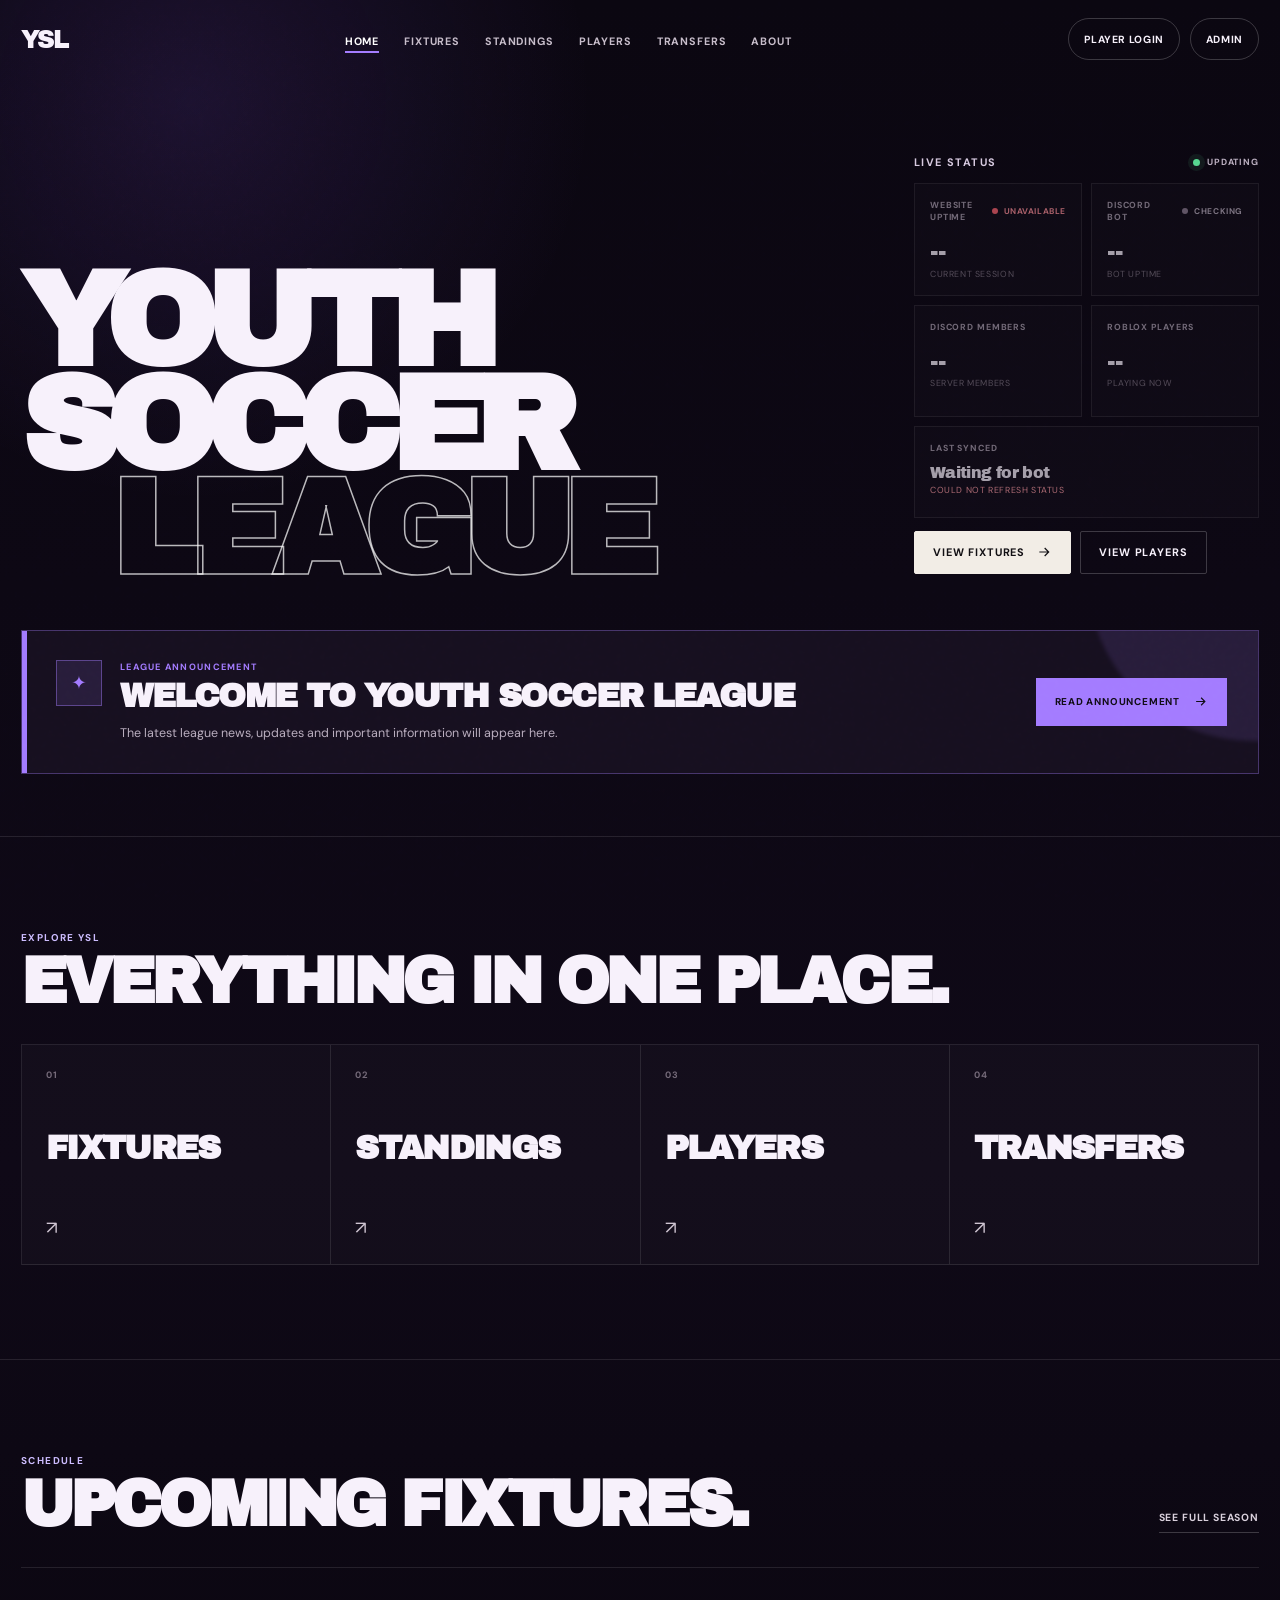
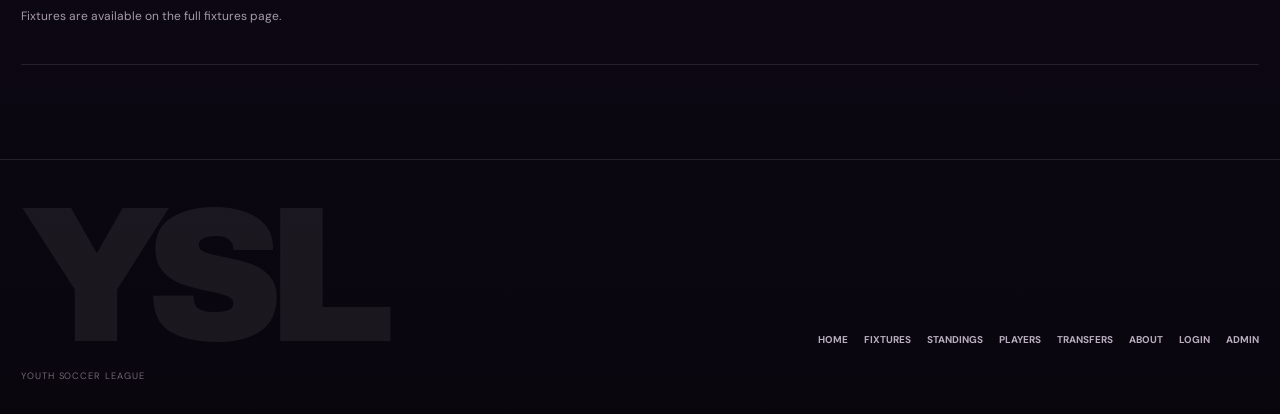
==== commit 90960ffd: "Update index.html" ====
--- a/index.html
+++ b/index.html
@@ -43,11 +43,19 @@
 .cta.primary{background:var(--paper);color:var(--ink);border-color:var(--paper)}
 .cta:hover{transform:translateY(-3px)}
 .cta svg{width:16px}
-.ticker{margin-top:48px;overflow:hidden;border-top:1px solid var(--line);border-bottom:1px solid var(--line)}
-.ticker-track{width:max-content;display:flex;gap:38px;padding:14px 0;animation:ticker 25s linear infinite;color:#bfb4c4;font-size:.62rem;font-weight:700;text-transform:uppercase;letter-spacing:.12em}
-.ticker-track span{display:flex;align-items:center;gap:38px}
-.ticker-track span:after{content:"✦";color:var(--purple-hot)}
-@keyframes ticker{to{transform:translateX(-50%)}}
+.announcement-panel{--announcement-bg:#171020;--announcement-accent:#a47cff;--announcement-text:#f7f1fb;--announcement-muted:#b9adbe;position:relative;margin-top:48px;overflow:hidden;border:1px solid color-mix(in srgb,var(--announcement-accent) 34%,transparent);background:var(--announcement-bg);color:var(--announcement-text)}
+.announcement-panel:before{content:"";position:absolute;inset:0 auto 0 0;width:5px;background:var(--announcement-accent)}
+.announcement-panel:after{content:"";position:absolute;width:330px;height:330px;right:-160px;top:-220px;border-radius:50%;background:var(--announcement-accent);opacity:.12;filter:blur(2px);pointer-events:none}
+.announcement-inner{position:relative;z-index:1;min-height:142px;display:grid;grid-template-columns:minmax(0,1fr) auto;align-items:center;gap:34px;padding:28px 31px 28px 34px}
+.announcement-copy{display:grid;grid-template-columns:auto minmax(0,1fr);align-items:start;gap:18px}
+.announcement-icon{width:46px;height:46px;display:grid;place-items:center;border:1px solid color-mix(in srgb,var(--announcement-accent) 42%,transparent);background:color-mix(in srgb,var(--announcement-accent) 12%,transparent);color:var(--announcement-accent);font-size:1.15rem}
+.announcement-eyebrow{margin:1px 0 8px;color:var(--announcement-accent);font-size:.57rem;font-weight:700;text-transform:uppercase;letter-spacing:.14em}
+.announcement-title{margin:0;font-family:"Archivo Black";font-size:clamp(1.35rem,2.6vw,2.35rem);line-height:.96;letter-spacing:-.045em;text-transform:uppercase}
+.announcement-message{max-width:780px;margin:10px 0 0;color:var(--announcement-muted);font-size:.78rem;line-height:1.65}
+.announcement-action{min-height:48px;display:inline-flex;align-items:center;justify-content:center;gap:13px;padding:0 18px;border:1px solid var(--announcement-accent);background:var(--announcement-accent);color:#110d16;font-size:.62rem;font-weight:700;text-transform:uppercase;letter-spacing:.08em;white-space:nowrap;transition:transform .2s,filter .2s}
+.announcement-action:hover{transform:translateY(-3px);filter:brightness(1.08)}
+.announcement-action svg{width:15px}
+.announcement-panel[hidden]{display:none}
 
 .section{padding:94px 0;border-top:1px solid var(--line)}
 .section-head{display:grid;grid-template-columns:1fr auto;gap:24px;align-items:end;margin-bottom:34px}
@@ -89,7 +97,7 @@
 .nav-links{display:none}.menu-button{display:grid;place-items:center}.hero-grid{grid-template-columns:1fr}.hero-copy,.live-panel{max-width:620px}.hero h1 span{transform:none}.quick-grid{grid-template-columns:1fr 1fr}
 }
 @media(max-width:700px){
-.status-grid{grid-template-columns:1fr}.status-card-wide{grid-column:auto}.shell{width:min(100% - 24px,var(--max))}.nav-actions .nav-button{display:none}.hero{min-height:auto;padding:145px 0 55px}.hero h1{font-size:clamp(3.7rem,19vw,6.5rem)}.section{padding:70px 0}.section-head{grid-template-columns:1fr}.quick-grid{grid-template-columns:1fr}.quick-card{min-height:150px}.fixture{grid-template-columns:95px 1fr 28px}.fixture-comp{display:none}.footer-top{grid-template-columns:1fr}.footer-links{justify-content:flex-start}
+.status-grid{grid-template-columns:1fr}.status-card-wide{grid-column:auto}.shell{width:min(100% - 24px,var(--max))}.nav-actions .nav-button{display:none}.hero{min-height:auto;padding:145px 0 55px}.hero h1{font-size:clamp(3.7rem,19vw,6.5rem)}.section{padding:70px 0}.section-head{grid-template-columns:1fr}.quick-grid{grid-template-columns:1fr}.quick-card{min-height:150px}.fixture{grid-template-columns:95px 1fr 28px}.fixture-comp{display:none}.footer-top{grid-template-columns:1fr}.footer-links{justify-content:flex-start}.announcement-inner{grid-template-columns:1fr}.announcement-action{justify-self:start}.announcement-copy{grid-template-columns:1fr}.announcement-icon{width:40px;height:40px}
 }
 @media(prefers-reduced-motion:reduce){*{animation-duration:.001ms!important;animation-iteration-count:1!important;scroll-behavior:auto!important;transition-duration:.001ms!important}.reveal{opacity:1;transform:none}}
 </style>
@@ -161,12 +169,21 @@
 </div>
 </aside>
 </div>
-<div class="ticker" aria-hidden="true">
-<div class="ticker-track">
-<span>Fixtures</span><span>Transfers</span><span>Player Profiles</span><span>League Tables</span><span>Club History</span>
-<span>Fixtures</span><span>Transfers</span><span>Player Profiles</span><span>League Tables</span><span>Club History</span>
-</div>
-</div>
+<aside class="announcement-panel reveal" id="announcementPanel" aria-labelledby="announcementTitle">
+<div class="announcement-inner">
+<div class="announcement-copy">
+<div class="announcement-icon" id="announcementIcon" aria-hidden="true">✦</div>
+<div>
+<div class="announcement-eyebrow" id="announcementEyebrow">League announcement</div>
+<h2 class="announcement-title" id="announcementTitle">Welcome to Youth Soccer League</h2>
+<p class="announcement-message" id="announcementMessage">The latest league news, updates and important information will appear here.</p>
+</div>
+</div>
+<a class="announcement-action" id="announcementAction" href="news.html">Read announcement
+<svg viewBox="0 0 24 24" fill="none" stroke="currentColor" stroke-width="1.8"><path d="M5 12h14M13 6l6 6-6 6"/></svg>
+</a>
+</div>
+</aside>
 </div>
 </section>
 
@@ -357,6 +374,32 @@
 }
 }
 
+async function loadHomepageContent(){
+try{
+const response=await fetch("/api/site",{cache:"no-store",headers:{Accept:"application/json"}});
+if(!response.ok)return;
+const site=await response.json();
+const announcement=site?.hero?.announcementCard||{};
+const panel=document.getElementById("announcementPanel");
+if(!panel)return;
+
+panel.hidden=announcement.enabled===false;
+panel.style.setProperty("--announcement-bg",announcement.backgroundColor||"#171020");
+panel.style.setProperty("--announcement-accent",announcement.accentColor||"#a47cff");
+panel.style.setProperty("--announcement-text",announcement.textColor||"#f7f1fb");
+panel.style.setProperty("--announcement-muted",announcement.mutedColor||"#b9adbe");
+document.getElementById("announcementIcon").textContent=announcement.icon||"✦";
+document.getElementById("announcementEyebrow").textContent=announcement.eyebrow||"League announcement";
+document.getElementById("announcementTitle").textContent=announcement.title||"Welcome to Youth Soccer League";
+document.getElementById("announcementMessage").textContent=announcement.message||"The latest league news, updates and important information will appear here.";
+const action=document.getElementById("announcementAction");
+action.firstChild.textContent=(announcement.buttonText||"Read announcement")+" ";
+action.href=announcement.buttonLink||"news.html";
+action.hidden=announcement.showButton===false||!String(announcement.buttonText||"").trim();
+}catch(error){console.warn("Homepage announcement could not be loaded.",error)}
+}
+
+loadHomepageContent();
 loadFixtures();
 loadLiveStatus();
 setInterval(loadLiveStatus,30000);
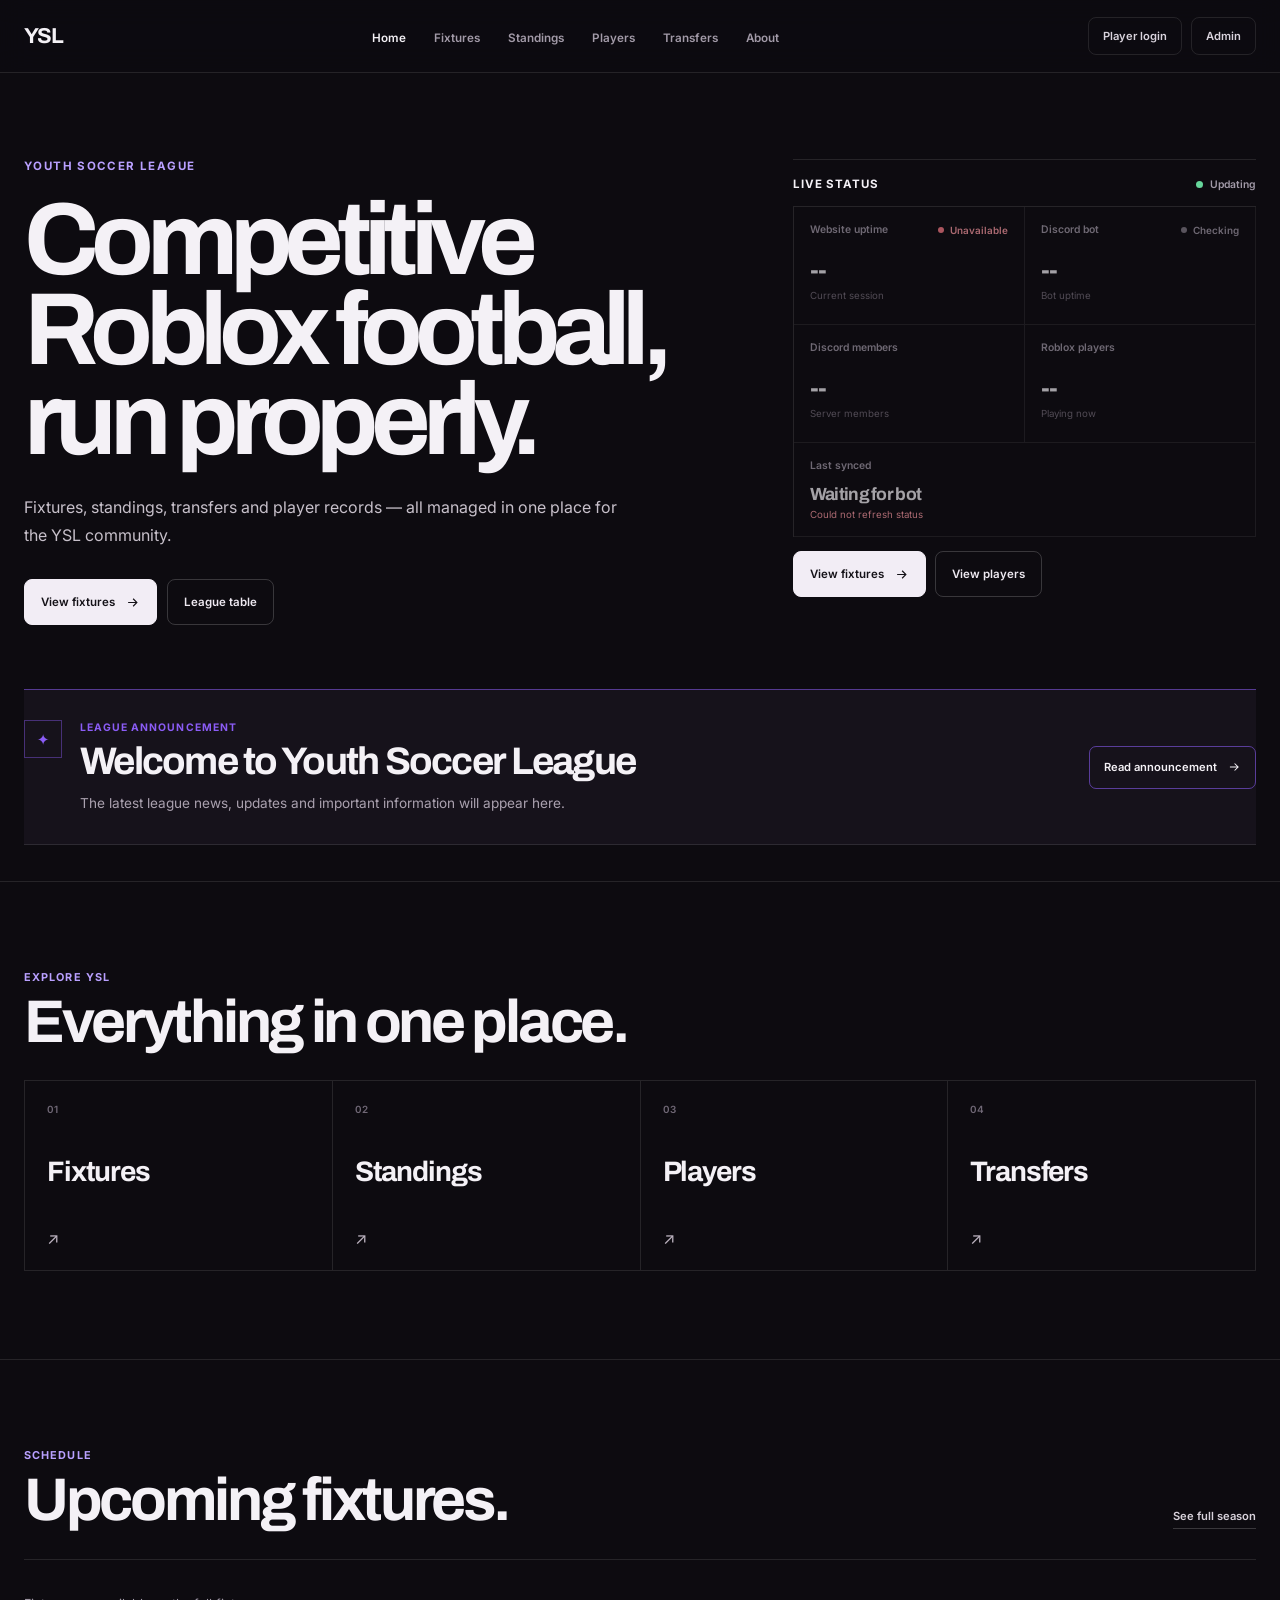
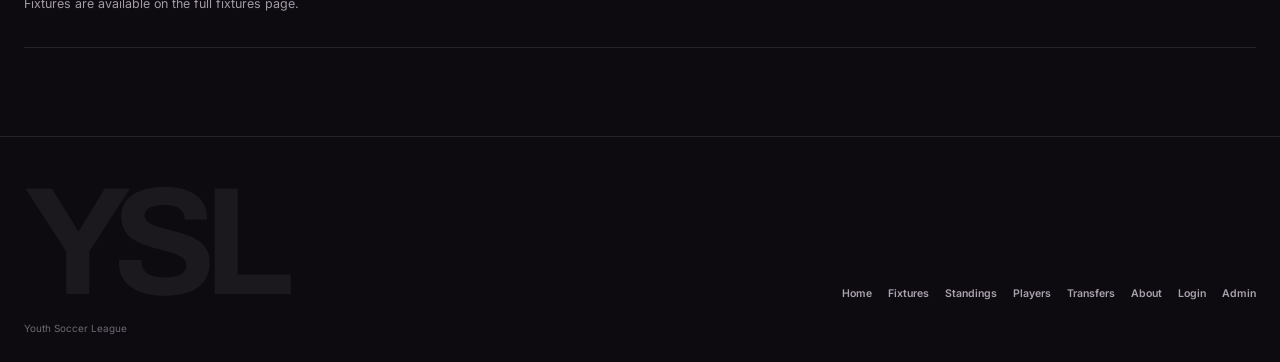
==== commit 67887a9c: "Update index.html" ====
--- a/index.html
+++ b/index.html
@@ -3,229 +3,162 @@
 <head>
 <meta charset="utf-8">
 <meta name="viewport" content="width=device-width,initial-scale=1,viewport-fit=cover">
-<meta name="theme-color" content="#0b0711">
+<meta name="theme-color" content="#0d0b10">
 <meta name="description" content="Youth Soccer League">
 <title>YSL — Youth Soccer League</title>
 <link rel="preconnect" href="https://fonts.googleapis.com">
 <link rel="preconnect" href="https://fonts.gstatic.com" crossorigin>
-<link href="https://fonts.googleapis.com/css2?family=Archivo+Black&family=DM+Sans:wght@400;500;600;700&display=swap" rel="stylesheet">
+<link href="https://fonts.googleapis.com/css2?family=Archivo:wght@500;600;700&family=Inter:wght@400;500;600;700&display=swap" rel="stylesheet">
 <style>
-:root{--bg:#0b0711;--paper:#f2ede6;--ink:#121014;--text:#f7f1fb;--muted:#a69aaa;--purple:#8756e8;--purple-hot:#a47cff;--line:rgba(255,255,255,.10);--line-strong:rgba(255,255,255,.20);--max:1440px;--ease:cubic-bezier(.22,.84,.26,1)}
+:root{
+  --bg:#0d0b10;
+  --surface:#141118;
+  --surface-2:#19151e;
+  --text:#f4f1f6;
+  --muted:#a29aa8;
+  --line:rgba(255,255,255,.10);
+  --line-strong:rgba(255,255,255,.18);
+  --purple:#8b5cf6;
+  --purple-soft:#b9a0ff;
+  --green:#66d69b;
+  --red:#ff7d88;
+  --max:1380px;
+}
 *{box-sizing:border-box}
 html{scroll-behavior:smooth;background:var(--bg);color-scheme:dark}
-body{margin:0;min-height:100vh;overflow-x:hidden;color:var(--text);background:radial-gradient(circle at 15% 5%,rgba(135,86,232,.14),transparent 25rem),linear-gradient(180deg,var(--bg),#0f0917 58%,#09060e);font-family:"DM Sans",system-ui,sans-serif}
-body:before{content:"";position:fixed;inset:0;pointer-events:none;z-index:80;opacity:.09;mix-blend-mode:soft-light;background-image:url("data:image/svg+xml,%3Csvg viewBox='0 0 180 180' xmlns='http://www.w3.org/2000/svg'%3E%3Cfilter id='n'%3E%3CfeTurbulence type='fractalNoise' baseFrequency='.9' numOctaves='4' stitchTiles='stitch'/%3E%3C/filter%3E%3Crect width='100%25' height='100%25' filter='url(%23n)' opacity='.34'/%3E%3C/svg%3E")}
-a{color:inherit;text-decoration:none}button{font:inherit}.shell{width:min(var(--max),calc(100% - 42px));margin:auto}
-
-.site-header{position:fixed;inset:0 0 auto;z-index:50;border-bottom:1px solid transparent;transition:.35s}
-.site-header.scrolled{background:rgba(11,7,17,.82);border-color:var(--line);backdrop-filter:blur(18px)}
-.nav{min-height:78px;display:grid;grid-template-columns:auto 1fr auto;align-items:center;gap:30px}
-.brand{font-family:"Archivo Black";font-size:1.55rem;letter-spacing:-.08em;text-transform:uppercase}
-.nav-links{justify-self:center;display:flex;gap:25px}
-.nav-links a{position:relative;padding:29px 0 26px;color:#c8becb;font-size:.67rem;font-weight:700;text-transform:uppercase;letter-spacing:.08em}
-.nav-links a:after{content:"";position:absolute;left:0;right:0;bottom:21px;height:2px;background:var(--purple-hot);transform:scaleX(0);transform-origin:right;transition:transform .28s var(--ease)}
-.nav-links a:hover,.nav-links a.active{color:#fff}
-.nav-links a:hover:after,.nav-links a.active:after{transform:scaleX(1);transform-origin:left}
-.nav-actions{display:flex;gap:10px}
-.nav-button{min-height:42px;display:inline-flex;align-items:center;padding:0 15px;border:1px solid var(--line-strong);border-radius:999px;font-size:.65rem;font-weight:700;text-transform:uppercase;letter-spacing:.06em;transition:.2s}
-.nav-button:hover{transform:translateY(-2px);background:rgba(255,255,255,.05)}
-.menu-button{display:none;width:42px;height:42px;border:1px solid var(--line-strong);border-radius:50%;background:transparent;color:#fff}
-
-.hero{min-height:88svh;display:grid;align-items:end;padding:155px 0 62px}
-.hero-grid{display:grid;grid-template-columns:minmax(0,1.55fr) minmax(280px,.65fr);gap:70px;align-items:end}
-.hero h1{margin:0;max-width:990px;font-family:"Archivo Black";font-size:clamp(4.5rem,10.4vw,11rem);line-height:.78;letter-spacing:-.087em;text-transform:uppercase}
-.hero h1 span{display:block;color:transparent;-webkit-text-stroke:1.5px rgba(255,255,255,.72);transform:translateX(7vw)}
-.hero-copy{padding-bottom:9px}
-.hero-copy p{margin:0 0 26px;color:#c9becd;font-size:clamp(.9rem,1.15vw,1.04rem);line-height:1.75;max-width:410px}
-.live-panel{padding-bottom:8px}.live-panel-head{display:flex;align-items:center;justify-content:space-between;gap:18px;margin-bottom:14px}.live-panel-title{margin:0;font-size:.68rem;font-weight:700;text-transform:uppercase;letter-spacing:.13em;color:#d7cae0}.live-badge{display:inline-flex;align-items:center;gap:7px;color:#bcb0c1;font-size:.56rem;font-weight:700;text-transform:uppercase;letter-spacing:.1em}.live-badge:before{content:"";width:7px;height:7px;border-radius:50%;background:#57d891;box-shadow:0 0 0 5px rgba(87,216,145,.09);animation:pulse 1.8s ease-in-out infinite}@keyframes pulse{50%{opacity:.45}}.status-grid{display:grid;grid-template-columns:repeat(2,minmax(0,1fr));gap:9px}.status-card{min-height:112px;padding:15px;border:1px solid var(--line);background:rgba(255,255,255,.025);transition:border-color .2s,transform .2s}.status-card:hover{transform:translateY(-2px);border-color:var(--line-strong)}.status-card-wide{grid-column:1/-1;min-height:92px}.status-card-top{display:flex;align-items:center;justify-content:space-between;gap:10px}.status-label{color:#a99eae;font-size:.55rem;font-weight:700;text-transform:uppercase;letter-spacing:.1em}.status-state{display:inline-flex;align-items:center;gap:6px;font-size:.52rem;font-weight:700;text-transform:uppercase;letter-spacing:.07em;color:#b9aebe}.status-state:before{content:"";width:6px;height:6px;border-radius:50%;background:#8c7d92}.status-state.online{color:#80e6ad}.status-state.online:before{background:#57d891}.status-state.offline{color:#ff9099}.status-state.offline:before{background:#ff6470}.status-value{margin:16px 0 3px;font-family:"Archivo Black";font-size:clamp(1.2rem,2vw,1.8rem);line-height:1;letter-spacing:-.04em}.status-meta{color:#796f7d;font-size:.55rem;text-transform:uppercase;letter-spacing:.07em}.status-card-wide .status-value{margin-top:11px;font-size:1rem}.status-footer{display:flex;flex-wrap:wrap;gap:9px;margin-top:13px}.status-footer .cta{min-height:43px}.status-error{color:#ff9da5}.status-loading{opacity:.65}
-.hero-cta{display:flex;flex-wrap:wrap;gap:10px}
-.cta{min-height:52px;display:inline-flex;align-items:center;gap:11px;padding:0 18px;border-radius:2px;border:1px solid var(--line-strong);font-size:.68rem;font-weight:700;text-transform:uppercase;letter-spacing:.08em;transition:.2s}
-.cta.primary{background:var(--paper);color:var(--ink);border-color:var(--paper)}
-.cta:hover{transform:translateY(-3px)}
-.cta svg{width:16px}
-.announcement-panel{--announcement-bg:#171020;--announcement-accent:#a47cff;--announcement-text:#f7f1fb;--announcement-muted:#b9adbe;position:relative;margin-top:48px;overflow:hidden;border:1px solid color-mix(in srgb,var(--announcement-accent) 34%,transparent);background:var(--announcement-bg);color:var(--announcement-text)}
-.announcement-panel:before{content:"";position:absolute;inset:0 auto 0 0;width:5px;background:var(--announcement-accent)}
-.announcement-panel:after{content:"";position:absolute;width:330px;height:330px;right:-160px;top:-220px;border-radius:50%;background:var(--announcement-accent);opacity:.12;filter:blur(2px);pointer-events:none}
-.announcement-inner{position:relative;z-index:1;min-height:142px;display:grid;grid-template-columns:minmax(0,1fr) auto;align-items:center;gap:34px;padding:28px 31px 28px 34px}
-.announcement-copy{display:grid;grid-template-columns:auto minmax(0,1fr);align-items:start;gap:18px}
-.announcement-icon{width:46px;height:46px;display:grid;place-items:center;border:1px solid color-mix(in srgb,var(--announcement-accent) 42%,transparent);background:color-mix(in srgb,var(--announcement-accent) 12%,transparent);color:var(--announcement-accent);font-size:1.15rem}
-.announcement-eyebrow{margin:1px 0 8px;color:var(--announcement-accent);font-size:.57rem;font-weight:700;text-transform:uppercase;letter-spacing:.14em}
-.announcement-title{margin:0;font-family:"Archivo Black";font-size:clamp(1.35rem,2.6vw,2.35rem);line-height:.96;letter-spacing:-.045em;text-transform:uppercase}
-.announcement-message{max-width:780px;margin:10px 0 0;color:var(--announcement-muted);font-size:.78rem;line-height:1.65}
-.announcement-action{min-height:48px;display:inline-flex;align-items:center;justify-content:center;gap:13px;padding:0 18px;border:1px solid var(--announcement-accent);background:var(--announcement-accent);color:#110d16;font-size:.62rem;font-weight:700;text-transform:uppercase;letter-spacing:.08em;white-space:nowrap;transition:transform .2s,filter .2s}
-.announcement-action:hover{transform:translateY(-3px);filter:brightness(1.08)}
-.announcement-action svg{width:15px}
-.announcement-panel[hidden]{display:none}
-
-.section{padding:94px 0;border-top:1px solid var(--line)}
-.section-head{display:grid;grid-template-columns:1fr auto;gap:24px;align-items:end;margin-bottom:34px}
-.section-label{color:#cdbdff;font-size:.62rem;font-weight:700;text-transform:uppercase;letter-spacing:.14em}
-.section h2{margin:10px 0 0;font-family:"Archivo Black";font-size:clamp(2.3rem,5vw,5.2rem);line-height:.88;letter-spacing:-.06em;text-transform:uppercase}
-.section-link{padding-bottom:8px;color:#d9d0dc;font-size:.65rem;font-weight:700;text-transform:uppercase;letter-spacing:.08em;border-bottom:1px solid var(--line-strong)}
-
+body{margin:0;min-height:100vh;background:var(--bg);color:var(--text);font-family:"Inter",system-ui,sans-serif;overflow-x:hidden}
+a{color:inherit;text-decoration:none}
+button{font:inherit}
+.shell{width:min(var(--max),calc(100% - 48px));margin:auto}
+
+.site-header{position:sticky;top:0;z-index:50;background:rgba(13,11,16,.94);border-bottom:1px solid var(--line);backdrop-filter:blur(14px)}
+.nav{min-height:72px;display:grid;grid-template-columns:auto 1fr auto;align-items:center;gap:28px}
+.brand{font-family:"Archivo",sans-serif;font-size:1.35rem;font-weight:700;letter-spacing:-.04em}
+.nav-links{justify-self:center;display:flex;gap:28px}
+.nav-links a{padding:27px 0 24px;color:var(--muted);font-size:.73rem;font-weight:600}
+.nav-links a:hover,.nav-links a.active{color:var(--text)}
+.nav-actions{display:flex;gap:9px}
+.nav-button{min-height:38px;display:inline-flex;align-items:center;padding:0 14px;border:1px solid var(--line);border-radius:8px;color:#d9d3dd;font-size:.7rem;font-weight:600}
+.nav-button:hover{border-color:var(--line-strong);background:rgba(255,255,255,.03)}
+.menu-button{display:none;width:40px;height:40px;border:1px solid var(--line);border-radius:8px;background:transparent;color:#fff}
+
+.hero{padding:86px 0 36px}
+.hero-grid{display:grid;grid-template-columns:minmax(0,1.2fr) minmax(320px,.8fr);gap:74px;align-items:start}
+.hero-kicker{margin:0 0 22px;color:var(--purple-soft);font-size:.72rem;font-weight:700;letter-spacing:.12em;text-transform:uppercase}
+.hero h1{max-width:860px;margin:0;font-family:"Archivo",sans-serif;font-size:clamp(4rem,8vw,8.2rem);font-weight:700;line-height:.88;letter-spacing:-.075em}
+.hero-copy{max-width:600px;margin:28px 0 0;color:#c7c0ca;font-size:1rem;line-height:1.75}
+.hero-cta{display:flex;flex-wrap:wrap;gap:10px;margin-top:30px}
+.cta{min-height:46px;display:inline-flex;align-items:center;gap:10px;padding:0 16px;border:1px solid var(--line-strong);border-radius:8px;color:#eee9f1;font-size:.72rem;font-weight:600;transition:.2s}
+.cta.primary{background:#f2edf5;color:#151218;border-color:#f2edf5}
+.cta:hover{transform:translateY(-2px)}
+.cta svg{width:15px}
+
+.live-panel{border-top:1px solid var(--line)}
+.live-panel-head{display:flex;align-items:center;justify-content:space-between;gap:18px;padding:17px 0 15px}
+.live-panel-title{margin:0;font-size:.72rem;font-weight:700;letter-spacing:.08em;text-transform:uppercase}
+.live-badge{display:inline-flex;align-items:center;gap:7px;color:var(--muted);font-size:.65rem;font-weight:600}
+.live-badge:before{content:"";width:7px;height:7px;border-radius:50%;background:var(--green)}
+.status-grid{display:grid;grid-template-columns:repeat(2,minmax(0,1fr));border-top:1px solid var(--line);border-left:1px solid var(--line)}
+.status-card{min-height:118px;padding:16px;border-right:1px solid var(--line);border-bottom:1px solid var(--line);background:transparent}
+.status-card-wide{grid-column:1/-1;min-height:94px}
+.status-card-top{display:flex;align-items:center;justify-content:space-between;gap:10px}
+.status-label{color:var(--muted);font-size:.65rem;font-weight:600}
+.status-state{display:inline-flex;align-items:center;gap:6px;color:var(--muted);font-size:.62rem;font-weight:600}
+.status-state:before{content:"";width:6px;height:6px;border-radius:50%;background:#837b87}
+.status-state.online{color:#95e6b9}.status-state.online:before{background:var(--green)}
+.status-state.offline{color:#ff9ca5}.status-state.offline:before{background:var(--red)}
+.status-value{margin:20px 0 5px;font-family:"Archivo",sans-serif;font-size:1.65rem;font-weight:700;letter-spacing:-.04em}
+.status-meta{color:#756d79;font-size:.61rem}
+.status-card-wide .status-value{margin-top:13px;font-size:1.1rem}
+.status-footer{display:flex;flex-wrap:wrap;gap:9px;margin-top:14px}
+.status-error{color:#ff9ca5}.status-loading{opacity:.65}
+
+.announcement-panel{--announcement-bg:#16121b;--announcement-accent:#8b5cf6;--announcement-text:#f4f1f6;--announcement-muted:#aaa1af;position:relative;margin-top:64px;border-top:1px solid color-mix(in srgb,var(--announcement-accent) 54%,transparent);border-bottom:1px solid var(--line);background:var(--announcement-bg);color:var(--announcement-text)}
+.announcement-inner{display:grid;grid-template-columns:minmax(0,1fr) auto;gap:40px;align-items:center;padding:30px 0}
+.announcement-copy{display:grid;grid-template-columns:auto minmax(0,1fr);gap:18px;align-items:start}
+.announcement-icon{width:38px;height:38px;display:grid;place-items:center;border:1px solid color-mix(in srgb,var(--announcement-accent) 42%,transparent);color:var(--announcement-accent);font-size:.95rem}
+.announcement-eyebrow{margin:1px 0 8px;color:var(--announcement-accent);font-size:.65rem;font-weight:700;letter-spacing:.1em;text-transform:uppercase}
+.announcement-title{margin:0;font-family:"Archivo",sans-serif;font-size:clamp(1.5rem,3vw,2.7rem);font-weight:700;line-height:1.02;letter-spacing:-.045em}
+.announcement-message{max-width:780px;margin:10px 0 0;color:var(--announcement-muted);font-size:.85rem;line-height:1.65}
+.announcement-action{min-height:43px;display:inline-flex;align-items:center;gap:10px;padding:0 14px;border:1px solid color-mix(in srgb,var(--announcement-accent) 58%,transparent);border-radius:7px;color:var(--announcement-text);font-size:.7rem;font-weight:600;white-space:nowrap}
+.announcement-action:hover{background:color-mix(in srgb,var(--announcement-accent) 12%,transparent)}
+.announcement-action svg{width:14px}.announcement-panel[hidden]{display:none}
+
+.section{padding:88px 0;border-top:1px solid var(--line)}
+.section-head{display:grid;grid-template-columns:1fr auto;gap:24px;align-items:end;margin-bottom:30px}
+.section-label{color:var(--purple-soft);font-size:.68rem;font-weight:700;letter-spacing:.1em;text-transform:uppercase}
+.section h2{margin:10px 0 0;font-family:"Archivo",sans-serif;font-size:clamp(2rem,4.7vw,4.6rem);font-weight:700;line-height:.94;letter-spacing:-.055em}
+.section-link{padding-bottom:5px;color:#d8d2db;font-size:.7rem;font-weight:600;border-bottom:1px solid var(--line-strong)}
 .quick-grid{display:grid;grid-template-columns:repeat(4,1fr);border-top:1px solid var(--line);border-left:1px solid var(--line)}
-.quick-card{min-height:220px;padding:24px;display:flex;flex-direction:column;justify-content:space-between;border-right:1px solid var(--line);border-bottom:1px solid var(--line);background:rgba(255,255,255,.018);transition:background .25s ease,transform .25s var(--ease)}
-.quick-card:hover{background:rgba(255,255,255,.045);transform:translateY(-4px)}
-.quick-index{color:#756a79;font-size:.58rem;font-weight:700;letter-spacing:.12em}
-.quick-card strong{font-family:"Archivo Black";font-size:clamp(1.5rem,2.6vw,2.6rem);line-height:.95;letter-spacing:-.05em;text-transform:uppercase}
-.quick-card span:last-child{color:#cfc5d2;font-size:1.15rem}
-
+.quick-card{min-height:190px;padding:22px;display:flex;flex-direction:column;justify-content:space-between;border-right:1px solid var(--line);border-bottom:1px solid var(--line);background:transparent;transition:background .2s}
+.quick-card:hover{background:rgba(255,255,255,.025)}
+.quick-index{color:#706876;font-size:.62rem;font-weight:600}
+.quick-card strong{font-family:"Archivo",sans-serif;font-size:clamp(1.25rem,2.2vw,2.1rem);font-weight:700;letter-spacing:-.04em}
+.quick-card span:last-child{color:#bdb4c1;font-size:1rem}
 .fixture-list{display:grid}
-.fixture{display:grid;grid-template-columns:150px minmax(280px,1fr) 180px 35px;align-items:center;gap:18px;min-height:86px;padding:15px 0;border-top:1px solid var(--line);transition:padding .25s var(--ease),background .25s ease}
+.fixture{display:grid;grid-template-columns:155px minmax(280px,1fr) 180px 26px;align-items:center;gap:18px;min-height:80px;padding:14px 0;border-top:1px solid var(--line)}
 .fixture:last-child{border-bottom:1px solid var(--line)}
-.fixture:hover{padding-left:15px;padding-right:15px;background:rgba(255,255,255,.025)}
-.fixture-time{color:var(--muted);font-size:.63rem;font-weight:700;text-transform:uppercase;letter-spacing:.04em}
-.fixture-match{font-size:.9rem;font-weight:700}
-.fixture-match .vs{color:#736978;margin:0 10px;font-weight:500}
-.fixture-comp{color:#cdbdff;font-size:.59rem;font-weight:700;text-transform:uppercase;text-align:right}
-.fixture-arrow{font-size:1.2rem;color:#c9bdd0;text-align:right}
-.fixture-state{padding:40px 0;border-top:1px solid var(--line);border-bottom:1px solid var(--line);color:var(--muted);font-size:.75rem}
-.skeleton{height:86px;border-top:1px solid var(--line);background:linear-gradient(90deg,transparent,rgba(255,255,255,.035),transparent);background-size:240% 100%;animation:loading 1.3s infinite}
-@keyframes loading{to{background-position:-240% 0}}
-
-.footer{padding:48px 0 32px;border-top:1px solid var(--line)}
-.footer-top{display:grid;grid-template-columns:1fr auto;align-items:end;gap:30px}
-.footer-word{font-family:"Archivo Black";font-size:clamp(5rem,15vw,13rem);line-height:.72;letter-spacing:-.09em;color:rgba(255,255,255,.07)}
-.footer-links{display:flex;flex-wrap:wrap;justify-content:flex-end;gap:16px;color:#b9adbe;font-size:.62rem;font-weight:700;text-transform:uppercase}
-.footer-copy{margin-top:24px;color:#716775;font-size:.58rem;text-transform:uppercase;letter-spacing:.1em}
-
-.reveal{opacity:0;transform:translateY(28px);transition:opacity .75s var(--ease),transform .75s var(--ease)}
-.reveal.in{opacity:1;transform:none}
-.cursor-glow{position:fixed;width:340px;height:340px;margin:-170px 0 0 -170px;pointer-events:none;z-index:-1;border-radius:50%;background:radial-gradient(circle,rgba(135,86,232,.09),transparent 66%);opacity:0;transition:opacity .25s}
-
-@media(max-width:1050px){
-.nav-links{display:none}.menu-button{display:grid;place-items:center}.hero-grid{grid-template-columns:1fr}.hero-copy,.live-panel{max-width:620px}.hero h1 span{transform:none}.quick-grid{grid-template-columns:1fr 1fr}
-}
-@media(max-width:700px){
-.status-grid{grid-template-columns:1fr}.status-card-wide{grid-column:auto}.shell{width:min(100% - 24px,var(--max))}.nav-actions .nav-button{display:none}.hero{min-height:auto;padding:145px 0 55px}.hero h1{font-size:clamp(3.7rem,19vw,6.5rem)}.section{padding:70px 0}.section-head{grid-template-columns:1fr}.quick-grid{grid-template-columns:1fr}.quick-card{min-height:150px}.fixture{grid-template-columns:95px 1fr 28px}.fixture-comp{display:none}.footer-top{grid-template-columns:1fr}.footer-links{justify-content:flex-start}.announcement-inner{grid-template-columns:1fr}.announcement-action{justify-self:start}.announcement-copy{grid-template-columns:1fr}.announcement-icon{width:40px;height:40px}
-}
+.fixture:hover{background:rgba(255,255,255,.018)}
+.fixture-time{color:var(--muted);font-size:.67rem;font-weight:600}
+.fixture-match{font-size:.9rem;font-weight:600}.fixture-match .vs{color:#736c77;margin:0 10px;font-weight:400}
+.fixture-comp{color:var(--purple-soft);font-size:.64rem;font-weight:600;text-align:right}.fixture-arrow{text-align:right;color:#bcb4bf}
+.fixture-state{padding:36px 0;border-top:1px solid var(--line);border-bottom:1px solid var(--line);color:var(--muted);font-size:.78rem}
+.skeleton{height:80px;border-top:1px solid var(--line);background:linear-gradient(90deg,transparent,rgba(255,255,255,.025),transparent);background-size:240% 100%;animation:loading 1.3s infinite}@keyframes loading{to{background-position:-240% 0}}
+.footer{padding:48px 0 28px;border-top:1px solid var(--line)}
+.footer-top{display:grid;grid-template-columns:1fr auto;align-items:end;gap:30px}.footer-word{font-family:"Archivo",sans-serif;font-size:clamp(4.5rem,12vw,10rem);font-weight:700;line-height:.75;letter-spacing:-.08em;color:rgba(255,255,255,.06)}
+.footer-links{display:flex;flex-wrap:wrap;justify-content:flex-end;gap:16px;color:#aaa1ae;font-size:.66rem;font-weight:600}.footer-copy{margin-top:22px;color:#6f6873;font-size:.62rem}
+.reveal{opacity:0;transform:translateY(20px);transition:opacity .6s ease,transform .6s ease}.reveal.in{opacity:1;transform:none}
+.cursor-glow{display:none}
+@media(max-width:1050px){.nav-links{display:none}.menu-button{display:grid;place-items:center}.hero-grid{grid-template-columns:1fr}.live-panel{max-width:700px}.quick-grid{grid-template-columns:1fr 1fr}}
+@media(max-width:700px){.shell{width:min(100% - 24px,var(--max))}.nav-actions .nav-button{display:none}.hero{padding:64px 0 30px}.hero h1{font-size:clamp(3.2rem,18vw,5.4rem)}.status-grid{grid-template-columns:1fr}.status-card-wide{grid-column:auto}.announcement-inner{grid-template-columns:1fr;gap:22px}.announcement-copy{grid-template-columns:1fr}.announcement-action{justify-self:start}.section{padding:68px 0}.section-head{grid-template-columns:1fr}.quick-grid{grid-template-columns:1fr}.quick-card{min-height:145px}.fixture{grid-template-columns:96px 1fr 22px}.fixture-comp{display:none}.footer-top{grid-template-columns:1fr}.footer-links{justify-content:flex-start}}
 @media(prefers-reduced-motion:reduce){*{animation-duration:.001ms!important;animation-iteration-count:1!important;scroll-behavior:auto!important;transition-duration:.001ms!important}.reveal{opacity:1;transform:none}}
 </style>
 </head>
 <body>
 <div class="cursor-glow" id="cursorGlow"></div>
-
 <header class="site-header" id="header">
 <div class="shell nav">
 <a class="brand" href="index.html" aria-label="YSL home">YSL</a>
 <nav class="nav-links" aria-label="Main navigation">
-<a class="active" href="index.html">Home</a>
-<a href="fixtures.html">Fixtures</a>
-<a href="standings.html">Standings</a>
-<a href="playersheet.html">Players</a>
-<a href="transfers.html">Transfers</a>
-<a href="about.html">About</a>
+<a class="active" href="index.html">Home</a><a href="fixtures.html">Fixtures</a><a href="standings.html">Standings</a><a href="playersheet.html">Players</a><a href="transfers.html">Transfers</a><a href="about.html">About</a>
 </nav>
-<div class="nav-actions">
-<a class="nav-button" href="login.html">Player login</a>
-<a class="nav-button" href="admin.html">Admin</a>
-<button class="menu-button" id="menuButton" aria-label="Open navigation">☰</button>
-</div>
+<div class="nav-actions"><a class="nav-button" href="login.html">Player login</a><a class="nav-button" href="admin.html">Admin</a><button class="menu-button" id="menuButton" aria-label="Open navigation">☰</button></div>
 </div>
 </header>
-
 <main>
 <section class="hero">
 <div class="shell">
 <div class="hero-grid">
-<div><h1 class="reveal">Youth Soccer<span>League</span></h1></div>
+<div class="reveal">
+<p class="hero-kicker">Youth Soccer League</p>
+<h1>Competitive Roblox football, run properly.</h1>
+<p class="hero-copy">Fixtures, standings, transfers and player records — all managed in one place for the YSL community.</p>
+<div class="hero-cta"><a class="cta primary" href="fixtures.html">View fixtures <svg viewBox="0 0 24 24" fill="none" stroke="currentColor" stroke-width="1.8"><path d="M5 12h14M13 6l6 6-6 6"/></svg></a><a class="cta" href="standings.html">League table</a></div>
+</div>
 <aside class="live-panel reveal" aria-labelledby="liveStatusTitle">
-<div class="live-panel-head">
-<h2 class="live-panel-title" id="liveStatusTitle">Live status</h2>
-<span class="live-badge">Updating</span>
-</div>
+<div class="live-panel-head"><h2 class="live-panel-title" id="liveStatusTitle">Live status</h2><span class="live-badge">Updating</span></div>
 <div class="status-grid" id="statusGrid" aria-live="polite">
-<article class="status-card status-loading">
-<div class="status-card-top"><span class="status-label">Website uptime</span><span class="status-state" id="websiteState">Checking</span></div>
-<div class="status-value" id="websiteUptime">--</div>
-<div class="status-meta">Current session</div>
-</article>
-<article class="status-card status-loading">
-<div class="status-card-top"><span class="status-label">Discord bot</span><span class="status-state" id="botState">Checking</span></div>
-<div class="status-value" id="botUptime">--</div>
-<div class="status-meta">Bot uptime</div>
-</article>
-<article class="status-card status-loading">
-<div class="status-card-top"><span class="status-label">Discord members</span></div>
-<div class="status-value" id="discordMembers">--</div>
-<div class="status-meta">Server members</div>
-</article>
-<article class="status-card status-loading">
-<div class="status-card-top"><span class="status-label">Roblox players</span></div>
-<div class="status-value" id="robloxPlayers">--</div>
-<div class="status-meta">Playing now</div>
-</article>
-<article class="status-card status-card-wide status-loading">
-<div class="status-card-top"><span class="status-label">Last synced</span></div>
-<div class="status-value" id="lastSync">Waiting for bot</div>
-<div class="status-meta" id="statusChecked">Refreshing every 30 seconds</div>
-</article>
-</div>
-<div class="status-footer">
-<a class="cta primary" href="fixtures.html">View fixtures
-<svg viewBox="0 0 24 24" fill="none" stroke="currentColor" stroke-width="1.8"><path d="M5 12h14M13 6l6 6-6 6"/></svg>
-</a>
-<a class="cta" href="playersheet.html">View players</a>
-</div>
+<article class="status-card status-loading"><div class="status-card-top"><span class="status-label">Website uptime</span><span class="status-state" id="websiteState">Checking</span></div><div class="status-value" id="websiteUptime">--</div><div class="status-meta">Current session</div></article>
+<article class="status-card status-loading"><div class="status-card-top"><span class="status-label">Discord bot</span><span class="status-state" id="botState">Checking</span></div><div class="status-value" id="botUptime">--</div><div class="status-meta">Bot uptime</div></article>
+<article class="status-card status-loading"><div class="status-card-top"><span class="status-label">Discord members</span></div><div class="status-value" id="discordMembers">--</div><div class="status-meta">Server members</div></article>
+<article class="status-card status-loading"><div class="status-card-top"><span class="status-label">Roblox players</span></div><div class="status-value" id="robloxPlayers">--</div><div class="status-meta">Playing now</div></article>
+<article class="status-card status-card-wide status-loading"><div class="status-card-top"><span class="status-label">Last synced</span></div><div class="status-value" id="lastSync">Waiting for bot</div><div class="status-meta" id="statusChecked">Refreshing every 30 seconds</div></article>
+</div>
+<div class="status-footer"><a class="cta primary" href="fixtures.html">View fixtures <svg viewBox="0 0 24 24" fill="none" stroke="currentColor" stroke-width="1.8"><path d="M5 12h14M13 6l6 6-6 6"/></svg></a><a class="cta" href="playersheet.html">View players</a></div>
 </aside>
 </div>
 <aside class="announcement-panel reveal" id="announcementPanel" aria-labelledby="announcementTitle">
 <div class="announcement-inner">
-<div class="announcement-copy">
-<div class="announcement-icon" id="announcementIcon" aria-hidden="true">✦</div>
-<div>
-<div class="announcement-eyebrow" id="announcementEyebrow">League announcement</div>
-<h2 class="announcement-title" id="announcementTitle">Welcome to Youth Soccer League</h2>
-<p class="announcement-message" id="announcementMessage">The latest league news, updates and important information will appear here.</p>
-</div>
-</div>
-<a class="announcement-action" id="announcementAction" href="news.html">Read announcement
-<svg viewBox="0 0 24 24" fill="none" stroke="currentColor" stroke-width="1.8"><path d="M5 12h14M13 6l6 6-6 6"/></svg>
-</a>
+<div class="announcement-copy"><div class="announcement-icon" id="announcementIcon" aria-hidden="true">✦</div><div><div class="announcement-eyebrow" id="announcementEyebrow">League announcement</div><h2 class="announcement-title" id="announcementTitle">Welcome to Youth Soccer League</h2><p class="announcement-message" id="announcementMessage">The latest league news, updates and important information will appear here.</p></div></div>
+<a class="announcement-action" id="announcementAction" href="news.html">Read announcement <svg viewBox="0 0 24 24" fill="none" stroke="currentColor" stroke-width="1.8"><path d="M5 12h14M13 6l6 6-6 6"/></svg></a>
 </div>
 </aside>
 </div>
 </section>
-
-<section class="section reveal">
-<div class="shell">
-<div class="section-head">
-<div><div class="section-label">Explore YSL</div><h2>Everything in one place.</h2></div>
-</div>
-<div class="quick-grid">
-<a class="quick-card" href="fixtures.html"><span class="quick-index">01</span><strong>Fixtures</strong><span>↗</span></a>
-<a class="quick-card" href="standings.html"><span class="quick-index">02</span><strong>Standings</strong><span>↗</span></a>
-<a class="quick-card" href="playersheet.html"><span class="quick-index">03</span><strong>Players</strong><span>↗</span></a>
-<a class="quick-card" href="transfers.html"><span class="quick-index">04</span><strong>Transfers</strong><span>↗</span></a>
-</div>
-</div>
-</section>
-
-<section class="section reveal">
-<div class="shell">
-<div class="section-head">
-<div><div class="section-label">Schedule</div><h2>Upcoming fixtures.</h2></div>
-<a class="section-link" href="fixtures.html">See full season</a>
-</div>
-<div class="fixture-list" id="fixtureList">
-<div class="skeleton"></div><div class="skeleton"></div><div class="skeleton"></div><div class="skeleton"></div><div class="skeleton"></div>
-</div>
-</div>
-</section>
+<section class="section reveal"><div class="shell"><div class="section-head"><div><div class="section-label">Explore YSL</div><h2>Everything in one place.</h2></div></div><div class="quick-grid"><a class="quick-card" href="fixtures.html"><span class="quick-index">01</span><strong>Fixtures</strong><span>↗</span></a><a class="quick-card" href="standings.html"><span class="quick-index">02</span><strong>Standings</strong><span>↗</span></a><a class="quick-card" href="playersheet.html"><span class="quick-index">03</span><strong>Players</strong><span>↗</span></a><a class="quick-card" href="transfers.html"><span class="quick-index">04</span><strong>Transfers</strong><span>↗</span></a></div></div></section>
+<section class="section reveal"><div class="shell"><div class="section-head"><div><div class="section-label">Schedule</div><h2>Upcoming fixtures.</h2></div><a class="section-link" href="fixtures.html">See full season</a></div><div class="fixture-list" id="fixtureList"><div class="skeleton"></div><div class="skeleton"></div><div class="skeleton"></div><div class="skeleton"></div><div class="skeleton"></div></div></div></section>
 </main>
-
-<footer class="footer">
-<div class="shell">
-<div class="footer-top">
-<div class="footer-word">YSL</div>
-<nav class="footer-links" aria-label="Footer navigation">
-<a href="index.html">Home</a><a href="fixtures.html">Fixtures</a><a href="standings.html">Standings</a><a href="playersheet.html">Players</a><a href="transfers.html">Transfers</a><a href="about.html">About</a><a href="login.html">Login</a><a href="admin.html">Admin</a>
-</nav>
-</div>
-<div class="footer-copy">Youth Soccer League</div>
-</div>
-</footer>
-
+<footer class="footer"><div class="shell"><div class="footer-top"><div class="footer-word">YSL</div><nav class="footer-links" aria-label="Footer navigation"><a href="index.html">Home</a><a href="fixtures.html">Fixtures</a><a href="standings.html">Standings</a><a href="playersheet.html">Players</a><a href="transfers.html">Transfers</a><a href="about.html">About</a><a href="login.html">Login</a><a href="admin.html">Admin</a></nav></div><div class="footer-copy">Youth Soccer League</div></div></footer>
 <script>
 const header=document.getElementById("header"),glow=document.getElementById("cursorGlow");
 function updateHeader(){header.classList.toggle("scrolled",scrollY>20)}
